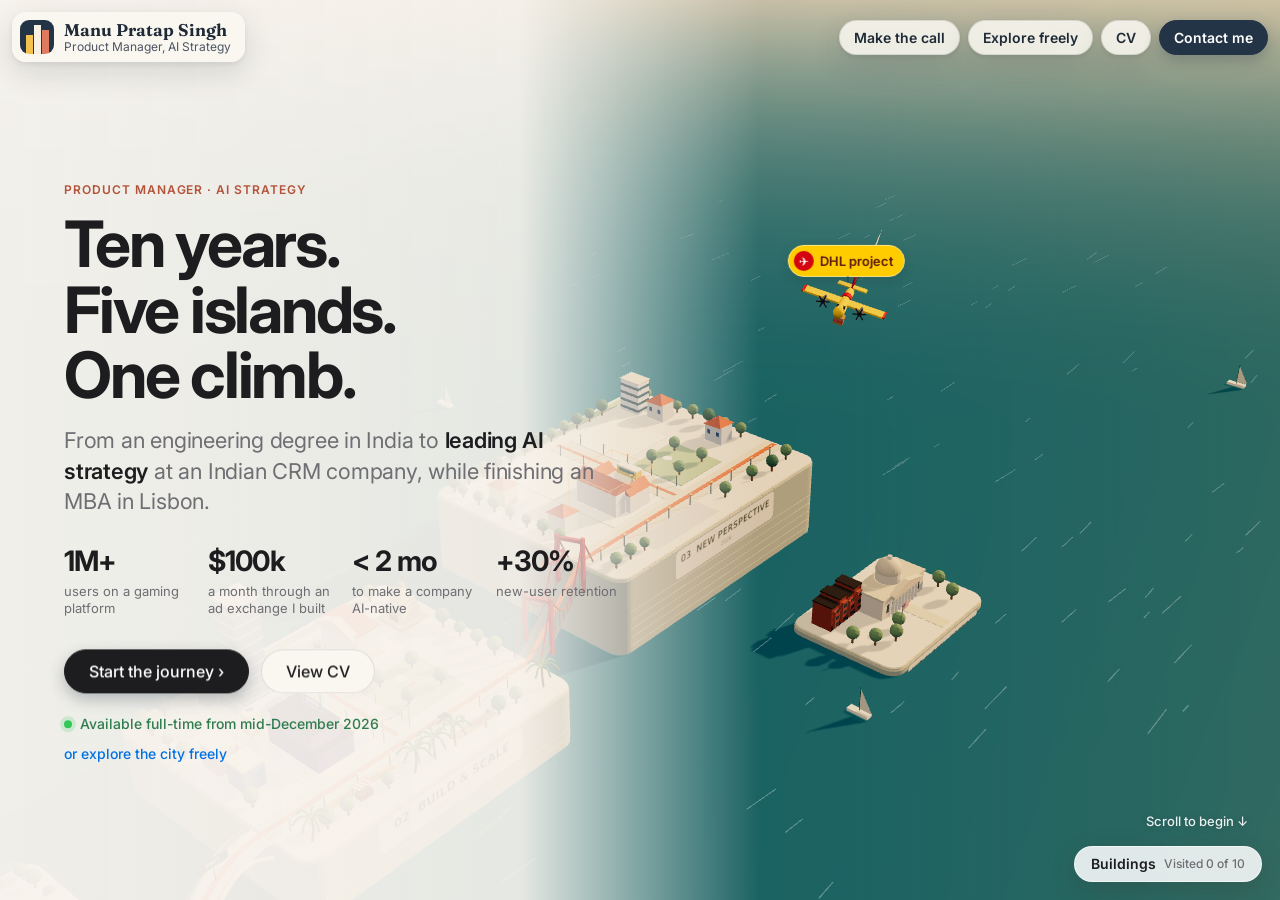
==== index.html @ 815b5b91 "Preview build: Phases 0-3 (not the live site) Co-Authored-By: Claude Opus 5.5 <noreply@anthropic.com" ====
<!doctype html>
<html lang="en">
  <head>
    <meta charset="utf-8" />
    <meta name="robots" content="noindex, nofollow" />
    <meta name="viewport" content="width=device-width, initial-scale=1, viewport-fit=cover" />
    <title>PREVIEW · Manu City</title>
    <meta
      name="description"
      content="Manu Pratap Singh, Product Manager (AI Strategy). Ten years of work as a 3D city: GMNG (1M+ users), XY ADS (an ad exchange with $100k a month in ad spend running through it), MR Neo (AI strategy), The Lisbon MBA with MIT Sloan, and Lará, an AI hotel platform. Available from mid-December 2026."
    />
    <meta name="theme-color" content="#f3d6b8" />
    <!-- link previews (LinkedIn, WhatsApp, Slack, X) -->
    <link rel="canonical" href="https://manupratap.com/" />
    <meta property="og:type" content="website" />
    <meta property="og:site_name" content="Manu Pratap Singh" />
    <meta property="og:title" content="Manu Pratap Singh · Product Manager, AI Strategy" />
    <meta property="og:description" content="Ten years of work as a 3D city: GMNG (1M+ users), an ad exchange with $100k a month in ad spend running through it, AI strategy at MR Neo, The Lisbon MBA. Available from mid-December 2026." />
    <meta property="og:url" content="https://manupratap.com/" />
    <meta property="og:image" content="https://manupratap.com/og.jpg" />
    <meta property="og:image:width" content="1200" />
    <meta property="og:image:height" content="630" />
    <meta property="og:image:alt" content="Ten years. Five islands. One climb. Manu Pratap Singh's career as a chain of rising islands." />
    <meta name="twitter:card" content="summary_large_image" />
    <link rel="icon" href="data:image/svg+xml,%3Csvg xmlns='http://www.w3.org/2000/svg' viewBox='0 0 64 64'%3E%3Crect width='64' height='64' rx='14' fill='%23243447'/%3E%3Crect x='12' y='30' width='10' height='22' fill='%23f2c14e'/%3E%3Crect x='27' y='16' width='10' height='36' fill='%23f7f1e3'/%3E%3Crect x='42' y='24' width='10' height='28' fill='%23e07a5f'/%3E%3C/svg%3E" />
    <link rel="preconnect" href="https://fonts.googleapis.com" />
    <link rel="preconnect" href="https://fonts.gstatic.com" crossorigin />
    <link
      href="https://fonts.googleapis.com/css2?family=Fraunces:opsz,wght@9..144,500;9..144,650&family=Inter:wght@400;500;600;700&display=swap"
      rel="stylesheet"
    />
    <script type="module" crossorigin src="./assets/index-Bf3hCCfB.js"></script>
    <link rel="stylesheet" crossorigin href="./assets/index-Dg8wqwwP.css">
  </head>
  <body>
    <div id="app">
      <canvas id="scene" aria-hidden="true"></canvas>
      <div id="tint" aria-hidden="true"></div>
      <div id="eras" aria-label="The five chapters"></div>
      <div id="labels" role="list" aria-label="Buildings in the city"></div>
      <div id="badges" aria-hidden="true"></div>

      <header id="topbar">
        <button class="brand" id="btn-home" title="Back to the start">
          <span class="brand-mark" aria-hidden="true"></span>
          <span class="brand-text">
            <strong>Manu Pratap Singh</strong>
            <span>Product Manager, AI Strategy</span>
          </span>
        </button>
        <div class="actions">
          <button id="btn-call" class="ghost" title="Five real decisions from my career: make each call, then see mine"><span class="long">Make the call</span><span class="short">Play</span></button>
          <button id="btn-mode" class="ghost">Explore freely</button>
          <button id="btn-quick" class="ghost" title="Read my CV as a page">CV</button>
          <button id="btn-claim" class="primary" title="Email, LinkedIn or my CV">Contact me</button>
        </div>
      </header>

      <section id="title" aria-label="Introduction" hidden></section>
      <button id="btn-buildings" type="button">Buildings</button>
      <section id="story" aria-label="The story, chapter by chapter" hidden></section>

      <aside id="panel" aria-live="polite" hidden>
        <button class="panel-close" id="panel-close" aria-label="Close">×</button>
        <button class="panel-grip" id="panel-grip" aria-label="Expand or collapse the story"></button>
        <div class="panel-body" id="panel-body"></div>
      </aside>

      <div id="claim" class="modal" role="dialog" aria-modal="true" aria-labelledby="claim-title" hidden>
        <div class="modal-card">
          <button class="panel-close" data-close aria-label="Close">×</button>
          <p class="eyebrow">Available full-time from mid-December 2026</p>
          <h2 id="claim-title">Let's talk</h2>
          <p>Product Manager and consulting roles in AI, platforms and growth. Email me, read my CV, or copy my address.</p>
          <div class="claim-actions" id="claim-actions"></div>
        </div>
      </div>

      <section id="quick" class="quick" aria-label="Quick view" hidden></section>

      <div id="loading"><div class="spinner"></div><span>Building the city…</span></div>
    </div>

    <noscript>
      <main style="font-family: system-ui; max-width: 720px; margin: 40px auto; padding: 0 16px; line-height: 1.5">
        <h1>Manu Pratap Singh</h1>
        <p>Product Manager, AI Strategy · 0→1 platforms in AdTech, Gaming and SaaS · The Lisbon MBA 2026</p>
        <p>This portfolio is a 3D city and needs JavaScript. Meanwhile: <a href="Manu_Pratap_Singh_CV.pdf">download my CV</a> or
          <a href="mailto:sam123.manu@gmail.com">email me</a>.</p>
      </main>
    </noscript>
  </body>
</html>
---- assets/index-Dg8wqwwP.css ----
:root{--ink: #1f2a37;--ink-2: #4b5563;--ink-3: #7b8494;--paper: #fbf8f2;--paper-2: #f3ece0;--line: rgba(31, 42, 55, .12);--accent: #e07a5f;--accent-ink: #b4533a;--gold: #f2c14e;--navy: #243447;--good: #2f855a;--glass: rgba(251, 248, 242, .86);--shadow: 0 10px 30px rgba(31, 42, 55, .14), 0 2px 6px rgba(31, 42, 55, .08);--radius: 16px;--panel-w: 420px;--serif: "Fraunces", Georgia, serif;--sans: "Inter", system-ui, -apple-system, sans-serif}*{box-sizing:border-box}html,body{margin:0;height:100%;overflow:hidden}body{font-family:var(--sans);color:var(--ink);background:linear-gradient(180deg,#cfe5e3,#dcebe8 45%,#e9efe9);-webkit-font-smoothing:antialiased}button{font:inherit;color:inherit;cursor:pointer}a{color:inherit}kbd{font-family:var(--sans);font-size:11px;padding:1px 5px;border-radius:5px;border:1px solid var(--line);background:#fff}:focus-visible{outline:3px solid var(--gold);outline-offset:2px}#app{position:fixed;top:0;right:0;bottom:0;left:0}#scene{position:absolute;top:0;right:0;bottom:0;left:0;width:100%;height:100%;display:block;touch-action:none}#scene.hovering{cursor:pointer}.ghost,.primary,.icon{border:1px solid var(--line);background:var(--glass);backdrop-filter:blur(10px);-webkit-backdrop-filter:blur(10px);border-radius:999px;padding:8px 14px;font-weight:600;font-size:14px;transition:transform .15s ease,background .15s ease,box-shadow .15s ease;white-space:nowrap}.ghost:hover,.icon:hover{background:#fff}.primary{background:var(--navy);color:#fff;border-color:var(--navy);box-shadow:0 6px 16px #2434474d}.primary:hover{background:#1a2736;transform:translateY(-1px)}.icon{width:36px;height:36px;padding:0;display:grid;place-items:center;font-size:20px;line-height:1}#topbar{position:absolute;top:12px;left:12px;right:12px;z-index:20;display:grid;grid-template-columns:1fr auto 1fr;align-items:center;gap:12px;pointer-events:none}#topbar>*{pointer-events:auto}.brand{justify-self:start;display:flex;align-items:center;gap:10px;border:0;background:var(--glass);backdrop-filter:blur(10px);-webkit-backdrop-filter:blur(10px);padding:8px 14px 8px 8px;border-radius:14px;box-shadow:var(--shadow);text-align:left}.brand-mark{width:34px;height:34px;border-radius:9px;background:linear-gradient(to top,var(--gold) 0 55%,transparent 55%) 6px 100% / 7px 100% no-repeat,linear-gradient(to top,#f7f1e3 0 85%,transparent 85%) 14px 100% / 7px 100% no-repeat,linear-gradient(to top,var(--accent) 0 70%,transparent 70%) 22px 100% / 7px 100% no-repeat,var(--navy)}.brand-text{display:flex;flex-direction:column;line-height:1.15}.brand-text strong{font-family:var(--serif);font-size:17px;font-weight:650}.brand-text span{font-size:12px;color:var(--ink-2)}.tour{display:flex;align-items:center;gap:6px;padding:5px;border-radius:999px;background:var(--glass);backdrop-filter:blur(10px);-webkit-backdrop-filter:blur(10px);box-shadow:var(--shadow)}.tour .ghost,.tour .icon{background:transparent;border-color:transparent;box-shadow:none}.tour .ghost:hover,.tour .icon:hover{background:#ffffffe6}#tour-label{min-width:220px;text-align:center;font-size:14px;font-weight:600;padding:0 4px}#tour-label .n{color:var(--ink-3);font-weight:500;margin-right:6px}.actions .ghost{box-shadow:var(--shadow)}#btn-drive.active{background:var(--gold);border-color:var(--gold)}#timeline{position:absolute;left:50%;bottom:18px;transform:translate(-50%);z-index:15;width:min(620px,calc(100% - 32px));display:flex;align-items:center;gap:12px;background:var(--glass);backdrop-filter:blur(10px);-webkit-backdrop-filter:blur(10px);border-radius:999px;padding:8px 16px 8px 8px;box-shadow:var(--shadow);transition:opacity .25s ease,transform .25s ease}#timeline.hidden{opacity:0;pointer-events:none;transform:translate(-50%) translateY(20px)}#timeline .icon{background:var(--navy);color:#fff;border:0;font-size:13px;flex:none}.track{position:relative;flex:1;padding-bottom:14px}.ticks{position:absolute;left:0;right:0;bottom:0;height:12px;font-size:10px;color:var(--ink-3)}.ticks span{position:absolute;transform:translate(-50%);font-variant-numeric:tabular-nums}#year{width:100%;accent-color:var(--accent);margin:0;height:22px}#year-out{font-family:var(--serif);font-weight:650;font-size:18px;min-width:48px;text-align:right;font-variant-numeric:tabular-nums}#labels,#badges{position:absolute;top:0;right:0;bottom:0;left:0;pointer-events:none;z-index:10}.label{position:absolute;left:0;top:0;pointer-events:auto;transform-origin:50% 100%;display:flex;align-items:center;gap:6px;padding:5px 10px 5px 5px;border-radius:999px;border:1px solid rgba(255,255,255,.7);background:#fbf8f2eb;box-shadow:0 4px 12px #1f2a3729;font-size:13px;font-weight:600;white-space:nowrap;will-change:transform;transition:opacity .2s ease,background .15s ease}.label .n{width:20px;height:20px;border-radius:50%;display:grid;place-items:center;background:var(--navy);color:#fff;font-size:11px;font-weight:700}.label .y{color:var(--ink-3);font-weight:500;font-size:12px;display:none}.label:hover,.label.hot{background:#fff}.label:hover .y,.label.hot .y{display:inline}.label.now .n{background:var(--accent)}.label.dim{opacity:.55}.label.nudged:after{height:0}.label.vehicle{background:#fc0;border-color:#ffe680}.label.era{background:#faf7ece6;border:1px solid rgba(255,255,255,.8);font-size:12px;letter-spacing:.02em;padding:4px 11px 4px 4px}.label.era .n{background:var(--era);font-size:10px}.label.era .t{display:inline!important;text-transform:uppercase;font-size:11px;letter-spacing:.06em;color:#2f5550}.label.era .y{display:inline!important;font-size:11px}.label.era:after{display:none}.label.islet .n{background:#7a1f2b;font-size:11px}.label.booth .n{background:var(--accent);font-size:12px}.label.booth .t,.label.islet .t{display:inline!important}.label.vehicle .n{background:#d40511;font-size:12px}.label.vehicle .t{display:inline!important;color:#5a1a0e}.label:hover{z-index:2000!important}.label.gone{opacity:0;pointer-events:none}.label:after{content:"";position:absolute;left:50%;bottom:-6px;width:2px;height:6px;background:#1f2a3759}.badge{position:absolute;left:0;top:0;transform-origin:50% 100%;pointer-events:none;padding:7px 11px;border-radius:12px;background:var(--navy);color:#fff;font-size:13px;font-weight:600;box-shadow:0 8px 20px #1f2a374d;white-space:nowrap;animation:pop .35s cubic-bezier(.2,1.4,.4,1)}.badge .big{font-family:var(--serif);font-size:20px;margin-right:6px;font-variant-numeric:tabular-nums}.badge.light{background:#fff;color:var(--ink)}.badge.alert{background:#c0392b}@keyframes pop{0%{opacity:0;scale:.6}to{opacity:1;scale:1}}#panel{position:absolute;z-index:30;top:76px;right:12px;bottom:12px;width:var(--panel-w);background:var(--paper);border-radius:20px;box-shadow:0 24px 60px #1f2a3740;display:flex;flex-direction:column;overflow:hidden;animation:slideIn .35s cubic-bezier(.2,.9,.3,1)}@keyframes slideIn{0%{transform:translate(30px);opacity:0}to{transform:none;opacity:1}}.panel-close{position:absolute;top:12px;right:12px;width:34px;height:34px;border-radius:50%;border:1px solid var(--line);background:#fff;font-size:20px;line-height:1;z-index:2}.panel-grip{display:none}#panel{transition:max-height .25s ease}.panel-body{overflow-y:auto;padding:24px 24px 28px;overscroll-behavior:contain}.chip{display:inline-flex;align-items:center;gap:6px;font-size:12px;font-weight:600;letter-spacing:.02em;padding:4px 10px;border-radius:999px;background:var(--paper-2);color:var(--ink-2)}.chip.now{background:#fde6df;color:var(--accent-ink)}.panel-body h2{font-family:var(--serif);font-weight:650;font-size:28px;line-height:1.1;margin:12px 40px 6px 0}.role{font-weight:600;margin:0 0 2px}.meta{color:var(--ink-3);font-size:13px;margin:0 0 14px}.story{font-size:15px;line-height:1.55;color:var(--ink);margin:0 0 18px}.status{font-size:13px;padding:8px 12px;border-radius:10px;background:#fff7e0;border:1px solid #f5e3a8;margin:0 0 16px}.metrics{display:grid;grid-template-columns:repeat(2,1fr);gap:8px;margin:0 0 20px}.metric{background:#fff;border:1px solid var(--line);border-radius:14px;padding:12px}.metric .v{font-family:var(--serif);font-size:26px;font-weight:650;line-height:1;font-variant-numeric:tabular-nums}.metric .l{font-size:12px;color:var(--ink-2);margin-top:6px;line-height:1.3}.panel-body h3,.quick h3{font-size:12px;text-transform:uppercase;letter-spacing:.08em;color:var(--ink-3);margin:18px 0 8px}.highlights{margin:0;padding:0;list-style:none}.highlights li{position:relative;padding:8px 0 8px 18px;font-size:14px;line-height:1.5;border-top:1px solid var(--line)}.highlights li:first-child{border-top:0}.highlights li:before{content:"";position:absolute;left:2px;top:16px;width:7px;height:7px;border-radius:2px;background:var(--accent)}.tags{display:flex;flex-wrap:wrap;gap:6px;margin-top:16px}.tags span{font-size:12px;padding:4px 9px;border-radius:999px;border:1px solid var(--line);color:var(--ink-2)}.shots{display:grid;grid-auto-flow:column;grid-auto-columns:46%;gap:10px;overflow-x:auto;padding-bottom:6px;scroll-snap-type:x mandatory}.shots figure{margin:0;scroll-snap-align:start}.shots img{width:100%;border-radius:14px;border:1px solid var(--line);display:block;background:#eee}.shots figcaption{font-size:11px;color:var(--ink-2);margin-top:6px;line-height:1.35}.certs{list-style:none;margin:0;padding:0;display:grid;gap:8px}.certs li{background:#fff;border:1px solid var(--line);border-radius:12px;padding:10px 12px;font-size:14px;transition:box-shadow .2s,border-color .2s}.certs li.hot{border-color:var(--gold);box-shadow:0 0 0 3px #f2c14e59}.certs .t{font-weight:600;line-height:1.35}.certs li[tabindex]{cursor:pointer}.certs li[tabindex]:hover{border-color:#f2c14ecc}.certs .floor{display:inline-block;font-size:11px;font-weight:700;color:var(--accent-ink);background:#fde6df;border-radius:6px;padding:1px 6px;margin-right:6px;vertical-align:1px}.howto{font-size:13px;color:var(--ink-2);margin:-2px 0 10px}.badge.floor-tag{font-size:12px;padding:5px 9px;transform-origin:0 100%}.badge.floor-tag.picked{background:var(--gold);color:var(--ink)}.certs .s{font-size:12px;color:var(--ink-3);margin-top:3px;display:flex;justify-content:space-between;gap:8px}.certs a{color:var(--accent-ink);font-weight:600;text-decoration:none}.links{display:flex;flex-wrap:wrap;gap:8px;margin-top:18px}.links a,.links button{text-decoration:none}.panel-nav{display:flex;justify-content:space-between;gap:8px;margin-top:26px;padding-top:16px;border-top:1px solid var(--line)}.panel-nav button{flex:1}#camctl{position:absolute;left:16px;bottom:18px;z-index:15;display:flex;flex-direction:column;align-items:center;gap:2px;padding:5px;border-radius:16px;background:var(--glass);backdrop-filter:blur(10px);-webkit-backdrop-filter:blur(10px);box-shadow:var(--shadow)}#camctl button{width:38px;height:38px;border:0;border-radius:11px;background:transparent;font-size:20px;font-weight:600;line-height:1;display:grid;place-items:center;color:var(--ink)}#camctl button:hover{background:#fff}#camctl button:active{transform:scale(.94)}#camctl .sep{width:22px;height:1px;background:var(--line);margin:2px 0}#camctl[hidden]{display:none}#intro{position:absolute;left:0;right:0;top:18%;z-index:25;text-align:center;pointer-events:none}.intro-year{font-family:var(--serif);font-size:clamp(64px,14vw,150px);font-weight:650;color:#fff;line-height:1;text-shadow:0 6px 30px rgba(31,42,55,.35);font-variant-numeric:tabular-nums}.intro-line{font-size:16px;font-weight:600;color:var(--ink);background:var(--glass);display:inline-block;padding:8px 16px;border-radius:999px;margin:14px 0 0;box-shadow:var(--shadow)}#btn-skip{pointer-events:auto;display:block;margin:14px auto 0;box-shadow:var(--shadow)}#hint{position:absolute;left:50%;bottom:92px;transform:translate(-50%);z-index:14;font-size:13px;font-weight:600;background:var(--navy);color:#fff;padding:9px 16px;border-radius:999px;box-shadow:var(--shadow);white-space:nowrap;animation:pop .4s ease}#drive-hud{position:absolute;top:0;right:0;bottom:0;left:0;pointer-events:none;z-index:16}#drive-hud>*{pointer-events:auto}.drive-help{position:absolute;left:50%;bottom:22px;transform:translate(-50%);background:var(--glass);padding:9px 16px;border-radius:999px;font-size:13px;box-shadow:var(--shadow);white-space:nowrap}#drive-enter{position:absolute;left:50%;bottom:72px;transform:translate(-50%);font-size:15px;padding:12px 20px;animation:pop .3s ease}#drive-exit{position:absolute;right:16px;bottom:18px;box-shadow:var(--shadow)}#joystick{display:none;position:absolute;left:28px;bottom:28px;width:120px;height:120px;border-radius:50%;background:#fbf8f28c;border:2px solid rgba(255,255,255,.8);touch-action:none}#joystick .knob{position:absolute;left:50%;top:50%;width:52px;height:52px;margin:-26px 0 0 -26px;border-radius:50%;background:var(--navy);box-shadow:var(--shadow)}.modal{position:absolute;top:0;right:0;bottom:0;left:0;z-index:50;display:grid;place-items:center;background:#1f2a3759;padding:16px;animation:fade .2s ease}@keyframes fade{0%{opacity:0}}.modal[hidden]{display:none}.modal-card{position:relative;width:min(440px,100%);background:var(--paper);border-radius:22px;padding:28px;box-shadow:0 30px 80px #0000004d;animation:pop .3s ease}.modal-card h2{font-family:var(--serif);font-size:30px;margin:4px 0 8px}.modal-card p{color:var(--ink-2);line-height:1.5;margin:0 0 18px}.eyebrow{font-size:12px;font-weight:700;letter-spacing:.08em;text-transform:uppercase;color:var(--accent-ink)!important;margin:0!important}.claim-actions{display:grid;gap:10px}.claim-actions a,.claim-actions button{display:flex;align-items:center;gap:12px;padding:14px 16px;border-radius:14px;text-decoration:none;text-align:left;border:1px solid var(--line);background:#fff;font-weight:600;font-size:15px}.claim-actions a:hover,.claim-actions button:hover{border-color:var(--navy)}.claim-actions .ic{width:36px;height:36px;border-radius:10px;display:grid;place-items:center;background:var(--paper-2);font-size:18px;flex:none}.claim-actions small{display:block;font-weight:500;color:var(--ink-3);font-size:12px;margin-top:2px}.claim-actions .main{background:var(--navy);color:#fff;border-color:var(--navy)}.claim-actions .main .ic{background:#ffffff26}.claim-actions .main small{color:#ffffffb3}.quick{position:absolute;top:0;right:0;bottom:0;left:0;z-index:40;overflow-y:auto;background:var(--paper);animation:fade .2s ease}.quick[hidden]{display:none}.quick-inner{max-width:760px;margin:0 auto;padding:28px 20px 80px}.quick-top{position:sticky;top:0;z-index:2;background:#fbf8f2f2;-webkit-backdrop-filter:blur(8px);backdrop-filter:blur(8px);border-bottom:1px solid var(--line)}.quick-top .bar{max-width:760px;margin:0 auto;padding:12px 20px;display:flex;justify-content:space-between;align-items:center;gap:12px}.quick h1{font-family:var(--serif);font-size:clamp(34px,6vw,52px);line-height:1.05;margin:18px 0 8px}.quick .lede{font-size:17px;color:var(--ink-2);margin:0 0 18px}.quick article{border-top:1px solid var(--line);padding:26px 0}.quick article h2{font-family:var(--serif);font-size:26px;margin:8px 0 4px}.quick .metrics{grid-template-columns:repeat(auto-fill,minmax(150px,1fr))}#loading{position:absolute;top:0;right:0;bottom:0;left:0;z-index:60;display:grid;place-content:center;justify-items:center;gap:14px;background:#dcebe8;font-weight:600;color:var(--ink-2);transition:opacity .5s ease}#loading.done{opacity:0;pointer-events:none}.spinner{width:36px;height:36px;border-radius:50%;border:3px solid rgba(31,42,55,.15);border-top-color:var(--accent);animation:spin .9s linear infinite}@keyframes spin{to{transform:rotate(360deg)}}[hidden]{display:none!important}@media(max-width:1100px){.actions #btn-quick{display:none}#tour-label{min-width:160px}}@media(max-width:860px){#topbar{grid-template-columns:1fr auto;grid-template-rows:auto auto;top:8px;left:8px;right:8px;gap:8px}.brand{grid-column:1}.actions{grid-column:2;grid-row:1}.tour{grid-column:1 / -1;grid-row:2;justify-self:center}.actions #btn-drive span{display:none}.actions #btn-quick{display:inline-block}#panel{top:auto;left:0;right:0;bottom:0;width:auto;max-height:52vh;border-radius:22px 22px 0 0;animation:slideUp .35s cubic-bezier(.2,.9,.3,1)}@keyframes slideUp{0%{transform:translateY(40px);opacity:0}to{transform:none;opacity:1}}.panel-grip{display:block;width:100%;height:22px;border:0;background:transparent;flex:none;position:relative;cursor:pointer}.panel-grip:before{content:"";position:absolute;left:50%;top:9px;width:44px;height:5px;margin-left:-22px;border-radius:3px;background:#1f2a3740}#panel.collapsed{max-height:30vh}#camctl{top:118px;bottom:auto;left:8px;padding:3px}#camctl button{width:34px;height:34px;font-size:18px}.panel-body{padding:14px 18px 28px}.panel-body h2{font-size:24px}#hint{bottom:86px;font-size:12px;white-space:normal;text-align:center;width:max-content;max-width:calc(100% - 32px)}#joystick{display:block}.drive-help{display:none}}@media(max-width:520px){.brand-text span{display:none}.brand-text strong{font-size:15px}.brand{padding:6px 10px 6px 6px}.brand-mark{width:28px;height:28px}.actions{gap:6px}.actions .ghost,.actions .primary{padding:7px 11px;font-size:13px}.actions #btn-quick{display:none}#tour-label{min-width:0;max-width:170px;overflow:hidden;text-overflow:ellipsis;font-size:13px}.tour #btn-overview{padding:7px 10px;font-size:13px}.label{font-size:11px;padding:3px 8px 3px 3px}.label .n{width:17px;height:17px;font-size:10px}.label .t{display:none}.label.hot .t,.label.always .t{display:inline}#timeline{bottom:10px}.label.era .y{display:none!important}.label.era .t{font-size:10px}.badge.floor-tag{font-size:11px;padding:4px 8px}}@media(prefers-reduced-motion:reduce){*,*:before,*:after{animation-duration:.01ms!important;transition-duration:.01ms!important}}:root{--sys: -apple-system, BlinkMacSystemFont, "SF Pro Display", "SF Pro Text", "Inter", system-ui, sans-serif;--ink-apple: #1d1d1f;--ink-apple-2: #6e6e73;--hair: rgba(0, 0, 0, .08);--frost: rgba(255, 255, 255, .86);--blue: #0071e3;--col: min(500px, 40vw)}body{background:linear-gradient(180deg,#efc6a0,#f3d6b8 40%,#ead8c4)}#tint{position:absolute;top:0;right:0;bottom:0;left:0;pointer-events:none;mix-blend-mode:soft-light;background:linear-gradient(90deg,#5078dc4d,#fff0,#ffaa5a38)}body.tall #tint{background:linear-gradient(0deg,#5078dc4d,#fff0,#ffaa5a38)}#topbar{grid-template-columns:1fr auto}.actions{justify-self:end;display:flex;gap:8px}.actions #btn-quick{display:inline-block}#btn-mode .short{display:none}#title{position:absolute;top:0;right:0;bottom:0;left:0;z-index:15;pointer-events:none;font-family:var(--sys);color:var(--ink-apple)}#title[hidden]{display:none}.title-fade{position:absolute;top:0;right:0;bottom:0;left:0;background:linear-gradient(90deg,rgba(248,244,238,.97) 0%,rgba(248,244,238,.92) max(30%,520px),rgba(248,244,238,0) max(54%,760px))}.title-inner{position:absolute;left:clamp(24px,5vw,72px);top:50%;transform:translateY(-46%);width:min(560px,46vw);pointer-events:auto;animation:rise .8s cubic-bezier(.2,.9,.3,1) both}@keyframes rise{0%{opacity:0;transform:translateY(-40%)}to{opacity:1;transform:translateY(-46%)}}#title .eyebrow,#story .eyebrow,.card-eyebrow{font:600 12px/1.2 var(--sys);letter-spacing:.08em;text-transform:uppercase;color:var(--accent-ink);margin:0}#title h1{font:700 clamp(44px,5vw,72px)/1.02 var(--sys);letter-spacing:-.035em;margin:14px 0 18px}.title-lede{font:400 clamp(18px,1.7vw,23px)/1.4 var(--sys);color:var(--ink-apple-2);margin:0 0 30px;letter-spacing:-.01em}.title-lede strong{color:var(--ink-apple);font-weight:600}.title-stats{display:grid;grid-template-columns:repeat(4,1fr);gap:16px;margin:0 0 32px}.title-stats b{display:block;font:700 clamp(22px,2.2vw,30px)/1 var(--sys);letter-spacing:-.03em}.title-stats span{display:block;font:400 13px/1.3 var(--sys);color:var(--ink-apple-2);margin-top:8px}.title-actions{display:flex;gap:12px;flex-wrap:wrap}.big{padding:13px 24px;font:500 16px/1 var(--sys)}#title .primary.big{background:var(--ink-apple);border-color:var(--ink-apple)}.title-avail{margin:22px 0 0;display:flex;align-items:center;gap:8px;font:500 14px/1.3 var(--sys);color:#2f7d4f}.title-avail i{width:8px;height:8px;border-radius:50%;background:#34c759;box-shadow:0 0 0 4px #34c7592e;flex:none}.title-explore{margin-top:14px;border:0;background:none;padding:0;font:500 14px/1 var(--sys);color:var(--blue)}.title-explore:hover{text-decoration:underline}.title-hint{position:absolute;right:32px;bottom:28px;margin:0;font:500 13px/1 var(--sys);color:#ffffffe6;text-shadow:0 1px 6px rgba(0,0,0,.25);animation:bob 2.4s ease-in-out infinite}@keyframes bob{50%{transform:translateY(4px)}}#title .title-inner,#title .title-fade,#title .title-hint{transition:opacity .4s ease,transform .45s cubic-bezier(.5,0,.2,1)}#title.tucked .title-inner{opacity:0;transform:translate(-30%,-46%) scale(.55);animation:none}#title.tucked .title-fade,#title.tucked .title-hint{opacity:0}.title-tab{position:absolute;z-index:16;left:16px;bottom:20px;width:200px;display:flex;flex-direction:column;gap:4px;padding:14px 16px;border-radius:18px;text-align:left;font-family:var(--sys);color:var(--ink-apple);border:1px solid rgba(255,255,255,.6);background:var(--frost);backdrop-filter:blur(20px) saturate(180%);-webkit-backdrop-filter:blur(20px) saturate(180%);box-shadow:0 10px 34px #3c28142e;transition:transform .2s ease,box-shadow .2s ease}.title-tab[hidden]{display:none}.title-tab.fresh{animation:tabIn .5s cubic-bezier(.2,.9,.3,1) .2s both}@keyframes tabIn{0%{opacity:0;transform:translate(-30px) scale(.9)}to{opacity:1;transform:none}}.title-tab:hover{transform:translateY(-2px);box-shadow:0 14px 40px #3c281442}.tab-name{font:600 11px/1.2 var(--sys);letter-spacing:.08em;text-transform:uppercase;color:var(--accent-ink)}.tab-line{font:700 17px/1.15 var(--sys);letter-spacing:-.02em}.tab-back{margin-top:6px;font:500 13px/1 var(--sys);color:var(--blue)}#story{position:absolute;top:0;right:0;bottom:0;left:0;z-index:14;pointer-events:none;font-family:var(--sys);color:var(--ink-apple)}#story[hidden]{display:none}.story-col{position:absolute;left:0;top:0;bottom:0;width:calc(var(--col) + 60px);padding:96px 60px 40px clamp(56px,6vw,96px);display:flex;flex-direction:column;justify-content:center;pointer-events:auto;background:linear-gradient(90deg,#f8f4eef7,#f8f4eeed 78%,#f8f4ee00);transition:opacity .3s ease,transform .3s ease}.story-col.enter{animation:chapterIn .6s cubic-bezier(.2,.9,.3,1) both}@keyframes chapterIn{0%{opacity:0;transform:translateY(18px)}to{opacity:1;transform:none}}#story.away .story-col,#story.away .story-rail{opacity:0;visibility:hidden;pointer-events:none;transform:translate(-20px);transition:opacity .3s ease,transform .3s ease,visibility 0s linear .3s}#story h2{font:700 clamp(38px,4vw,54px)/1.02 var(--sys);letter-spacing:-.035em;margin:14px 0 16px}.story-lede{font:400 19px/1.45 var(--sys);color:var(--ink-apple-2);margin:0 0 22px;max-width:400px}.story-points{list-style:none;padding:0;margin:0 0 24px;max-width:420px}.story-points li{font:400 16px/1.4 var(--sys);padding:11px 0;border-top:1px solid var(--hair)}.story-points strong{font-weight:700}.story-stops,.story-actions{display:flex;flex-wrap:wrap;align-items:center;gap:8px}.story-stops>span{font:600 12px/1 var(--sys);letter-spacing:.06em;text-transform:uppercase;color:var(--ink-apple-2);margin-right:4px}.story-stops .ghost{font:500 14px/1 var(--sys);padding:9px 14px;background:#fff}.story-actions .primary{background:var(--ink-apple);border-color:var(--ink-apple)}.story-next{margin:26px 0 0;font:400 13px/1.4 var(--sys);color:var(--ink-apple-2)}.story-next button{border:0;background:none;padding:0;font:inherit;color:var(--blue)}.story-rail{position:absolute;left:22px;top:50%;transform:translateY(-50%);display:flex;flex-direction:column;gap:10px;pointer-events:auto;transition:opacity .3s ease}.story-rail button{width:10px;height:10px;padding:0;border:0;border-radius:5px;background:#0003;position:relative;transition:height .3s ease,background .3s}.story-rail button span{position:absolute;left:18px;top:50%;transform:translateY(-50%);font:600 11px/1 var(--sys);color:var(--ink-apple-2);opacity:0;transition:opacity .2s}.story-rail button:hover span,.story-rail button.on span{opacity:1}.story-rail button.on{height:30px;background:var(--ink-apple)}#eras{position:absolute;top:0;right:0;bottom:0;left:0;pointer-events:none;z-index:6;opacity:0;transition:opacity .35s ease;font-family:var(--sys)}#eras.on{opacity:1}#eras.on .era{pointer-events:auto}.era{position:absolute;left:0;top:0;width:212px;padding:14px 16px 15px;border-radius:18px;text-align:left;color:var(--ink-apple);background:var(--frost);backdrop-filter:blur(20px) saturate(180%);-webkit-backdrop-filter:blur(20px) saturate(180%);border:1px solid rgba(255,255,255,.6);box-shadow:0 10px 34px #3c281429;pointer-events:none;transition:box-shadow .2s ease}.era:hover{box-shadow:0 14px 40px #3c281442}.era span{display:block}.era .n{font:600 11px/1 var(--sys);letter-spacing:.08em;color:var(--accent-ink)}.era .t{font:700 19px/1.1 var(--sys);letter-spacing:-.02em;margin:6px 0 2px}.era .y{font:400 12px/1.2 var(--sys);color:var(--ink-apple-2)}.era .h{font:600 13px/1.3 var(--sys);margin-top:10px;padding-top:10px;border-top:1px solid var(--hair)}.era:after{content:"";position:absolute;left:var(--stem, 50%);bottom:-24px;width:1px;height:24px;background:linear-gradient(#fffffff2,#fff0)}.era.next{background:#1d1d1fd1;color:#fff;border-color:#ffffff1f}.era.next .y{color:#c7c7cc}.era.next .n{color:#ffb38a}.era.next .h{border-color:#ffffff26}#eras.chips .era{width:auto;display:flex;align-items:center;gap:7px;padding:7px 12px 7px 7px;border-radius:999px;white-space:nowrap}#eras.chips .era .n{display:grid;place-items:center;width:22px;height:22px;border-radius:50%;background:var(--accent);color:#fff;font-size:10px}#eras.chips .era .t{font-size:14px;margin:0}#eras.chips .era .y{font-size:11px}#eras.chips .era .h,#eras.chips .era:after{display:none}#panel{background:#ffffffeb;backdrop-filter:blur(24px) saturate(180%);-webkit-backdrop-filter:blur(24px) saturate(180%);border-radius:28px;bottom:auto;max-height:calc(100% - 88px);font-family:var(--sys);color:var(--ink-apple)}#panel .panel-body{padding:28px 28px 22px}.card-eyebrow.now:before{content:"● ";color:#34c759}.card-title{font:700 38px/1.05 var(--sys);letter-spacing:-.03em;margin:10px 44px 6px 0}.card-role{font:500 15px/1.4 var(--sys);color:var(--ink-apple);margin:0}.card-meta{font:400 14px/1.4 var(--sys);color:var(--ink-apple-2);margin:2px 0 0}.hero{margin:24px 0 0}.hero-v{font:700 72px/.95 var(--sys);letter-spacing:-.045em}.hero-v.long{font-size:52px}.hero-l{font:500 17px/1.35 var(--sys);color:var(--ink-apple-2);margin-top:8px}.proofs{list-style:none;padding:0;margin:22px 0 0}.proofs li{display:grid;grid-template-columns:96px 1fr;gap:12px;align-items:baseline;padding:13px 0;border-top:1px solid var(--hair)}.proofs .v{font:700 21px/1.1 var(--sys);letter-spacing:-.02em}.proofs .l{font:400 14px/1.4 var(--sys);color:var(--ink-apple-2)}.card-story{font:400 16px/1.5 var(--sys);color:var(--ink-apple);margin:18px 0 0}.card-toggle{margin:16px 0 0;border:0;background:none;padding:0;font:500 15px/1 var(--sys);color:var(--blue)}.card-more{margin-top:6px}.card-more[hidden]{display:none}.card-nav{display:flex;align-items:center;justify-content:space-between;gap:8px;margin-top:24px;padding-top:14px;border-top:1px solid var(--hair);font:500 14px/1.2 var(--sys);color:var(--ink-apple-2)}.card-nav button{border:0;background:none;padding:6px 0;font:inherit;color:var(--ink-apple-2);max-width:40%;text-align:left}.card-nav button.next{color:var(--ink-apple);font-weight:600;text-align:right}.card-nav button:hover:not([disabled]){color:var(--blue)}.card-nav button[disabled]{visibility:hidden}@media(max-width:860px){#btn-mode .long{display:none}#btn-mode .short{display:inline}.title-fade{background:linear-gradient(0deg,#f8f4eefa,#f8f4eeeb 52%,#f8f4ee00 72%)}.title-inner{left:18px;right:18px;top:auto;bottom:18px;width:auto;transform:none;animation-name:riseUp}@keyframes riseUp{0%{opacity:0;transform:translateY(20px)}to{opacity:1;transform:none}}#title h1{font-size:38px;margin:10px 0 12px}.title-lede{font-size:16px;margin-bottom:18px}.title-stats{grid-template-columns:repeat(2,1fr);gap:12px 16px;margin-bottom:20px}.title-stats b{font-size:22px}.title-stats span{margin-top:4px;font-size:12px}.big{padding:12px 18px;font-size:15px}.title-avail{margin-top:14px;font-size:13px}.title-hint{display:none}#title.tucked .title-inner{transform:translateY(40%) scale(.8)}.title-tab{bottom:18px;width:auto;flex-direction:row;align-items:center;gap:10px;padding:10px 14px;border-radius:999px}.title-tab .tab-name,.title-tab .tab-line{display:none}.title-tab .tab-back{margin:0;font-size:14px}.title-tab.fresh{animation-name:tabUp}@keyframes tabUp{0%{opacity:0;transform:translateY(20px)}to{opacity:1;transform:none}}.title-tab:hover{transform:none}.story-col{top:auto;right:0;width:auto;max-height:50vh;overflow:hidden;padding:20px 20px 18px;justify-content:flex-start;background:#faf7f2f2;backdrop-filter:blur(20px);-webkit-backdrop-filter:blur(20px);border-radius:24px 24px 0 0;box-shadow:0 -10px 40px #3c281426}#story.away .story-col{transform:translateY(30px)}#story h2{font-size:30px;margin:8px 0}.story-lede{font-size:15px;margin-bottom:10px}.story-points{margin-bottom:12px}.story-points li{font-size:14px;padding:7px 0}.story-stops .ghost{padding:7px 11px;font-size:13px}.story-next{margin-top:12px;font-size:12px}.story-rail{left:auto;right:12px;top:112px;transform:none;flex-direction:row}.story-rail button.on{height:10px;width:26px}.story-rail button span{display:none}#panel{max-height:60vh;border-radius:24px 24px 0 0;bottom:0}#panel .panel-body{padding:10px 20px 22px}.card-title{font-size:30px}.hero-v{font-size:56px}.hero-v.long{font-size:42px}.proofs li{grid-template-columns:80px 1fr;padding:10px 0}}@media(max-width:520px){.actions #btn-quick{display:inline-block}.brand-text{display:none}.brand{padding:6px}}.title-name{display:none}@media(max-width:860px){.title-name{display:block;font:700 17px/1.2 var(--sys);margin:0 0 6px}}@media(max-height:760px)and (min-width:861px){.title-stats{margin-bottom:22px}#title h1{font-size:56px}.story-points li{padding:8px 0;font-size:15px}}.tabs{display:flex;gap:4px;margin:18px 0 4px;padding:4px;border-radius:12px;background:#0000000d}.tab{flex:1;border:0;background:none;padding:8px 10px;border-radius:9px;font:600 14px/1 var(--sys);color:var(--ink-apple-2);display:inline-flex;align-items:center;justify-content:center;gap:6px}.tab[aria-selected=true]{background:#fff;color:var(--ink-apple);box-shadow:0 1px 4px #00000014}.tab-count{font-size:11px;min-width:18px;height:18px;padding:0 5px;border-radius:9px;display:inline-grid;place-items:center;background:var(--accent);color:#fff}.tab-pane[hidden]{display:none}.tab-pane:focus-visible{outline:3px solid var(--gold);outline-offset:2px;border-radius:8px}.cases{list-style:none;padding:0;margin:14px 0 0;display:grid;gap:10px}.case{scroll-margin-top:60px;border:1px solid var(--hair);border-radius:16px;background:#fff;overflow:hidden}.case-head{width:100%;border:0;background:none;text-align:left;padding:14px 40px 14px 16px;position:relative;display:block;font-family:var(--sys);color:var(--ink-apple)}.case-head:hover{background:#00000005}.case-title{display:block;font:700 16px/1.25 var(--sys);letter-spacing:-.01em}.case-sum{display:block;margin-top:4px;font:400 13.5px/1.4 var(--sys);color:var(--ink-apple-2)}.case-head[aria-expanded=true] .case-sum{display:none}.case-chev{position:absolute;right:16px;top:14px;font:500 20px/1 var(--sys);color:var(--ink-apple-2);transition:transform .2s ease}.case-head[aria-expanded=true] .case-chev{transform:rotate(90deg)}.case-body{padding:0 16px 16px}.case-body[hidden]{display:none}.case-status{display:inline-block;margin:0 0 6px;padding:4px 9px;border-radius:999px;background:#fff4e5;color:#9a5b12;font:600 12px/1.2 var(--sys)}.case-sec{margin-top:12px}.case-sec h4{margin:0 0 4px;font:700 11px/1.2 var(--sys);letter-spacing:.07em;text-transform:uppercase;color:var(--ink-apple-2)}.case-sec p{margin:0;font:400 14.5px/1.5 var(--sys);color:var(--ink-apple)}.case-sec ul{margin:0;padding-left:18px;font:400 14.5px/1.5 var(--sys);color:var(--ink-apple)}.case-sec li+li{margin-top:4px}.case-sec.call p{font-family:var(--serif);font-size:17px;line-height:1.35;padding-left:10px;border-left:3px solid var(--accent)}.case-sec.result p{font-weight:600}.case-media{display:grid;grid-template-columns:1fr 1fr;gap:8px;margin-top:14px}.case-media figure{margin:0}.case-media img,.case-media video{width:100%;border-radius:10px;display:block;border:1px solid var(--hair)}.case-media figcaption{font:400 12px/1.35 var(--sys);color:var(--ink-apple-2);margin-top:4px}@media(max-width:520px){.case-media{grid-template-columns:1fr}}.label{font-family:var(--sys)}.label .k{color:var(--ink-apple-2);font-weight:500;font-size:12px}.label .k:before{content:"·";margin-right:6px;color:#00000040}.label .y{display:none!important}body.labels-compact .label .k{display:none}.label.unvisited .n{position:relative}.label.unvisited .n:after{content:"";position:absolute;top:-4px;right:-4px;bottom:-4px;left:-4px;border-radius:50%;border:2px solid #f2a541;animation:beacon 2.2s ease-out infinite}@keyframes beacon{0%{transform:scale(.8);opacity:.9}to{transform:scale(1.6);opacity:0}}@media(prefers-reduced-motion:reduce){.label.unvisited .n:after{animation:none;opacity:.8;transform:none}}.label:focus-visible{outline:3px solid var(--gold);outline-offset:2px;z-index:2000!important}@media(max-width:520px){.label{font-size:12px;padding:4px 9px 4px 4px}.label .t{display:inline!important}.label .n{width:18px;height:18px;font-size:10px}.label .k{font-size:11px}}#btn-buildings{position:absolute;z-index:16;right:18px;bottom:18px;display:inline-flex;align-items:center;gap:8px;padding:10px 16px;border-radius:999px;font:600 14px/1 var(--sys);color:var(--ink-apple);background:var(--frost);border:1px solid rgba(255,255,255,.6);backdrop-filter:blur(20px);-webkit-backdrop-filter:blur(20px);box-shadow:0 8px 26px #3c28142e}#btn-buildings small{font:500 12px/1 var(--sys);color:var(--ink-apple-2)}#btn-buildings[hidden]{display:none}.title-hint{bottom:72px!important}.list-card{width:min(520px,100%);max-height:calc(100dvh - 32px);overflow-y:auto;overscroll-behavior:contain;font-family:var(--sys)}.list-card h2{font-family:var(--sys)!important;font-size:24px!important;letter-spacing:-.02em;margin:0 40px 4px 0!important}.list-sub{font-size:14px;color:var(--ink-apple-2)!important;margin:0 0 12px!important}.list-ch{margin:14px 0 6px;font:700 11px/1.2 var(--sys);letter-spacing:.08em;text-transform:uppercase;color:var(--accent-ink)}.list-items{list-style:none;padding:0;margin:0;display:grid;gap:6px}.list-items button{width:100%;display:grid;grid-template-columns:24px 1fr auto;gap:10px;align-items:center;text-align:left;padding:10px 12px;border-radius:12px;border:1px solid var(--hair);background:#fff;font:600 15px/1.25 var(--sys);color:var(--ink-apple)}.list-items button:hover{border-color:var(--navy)}.list-items .ln{width:24px;height:24px;border-radius:50%;display:grid;place-items:center;background:var(--navy);color:#fff;font-size:11px;font-weight:700}.list-items .lh{display:block;font-weight:400;font-size:13px;color:var(--ink-apple-2);margin-top:2px}.list-items .lv{font-size:12px;font-weight:600;color:#2f7d4f;white-space:nowrap}.list-items .lv.no{color:#b7791f}@media(max-width:860px){#btn-buildings{right:auto;left:14px;bottom:auto;top:66px;padding:8px 12px;font-size:13px}}body.title-mode #labels{z-index:16}.quick:focus{outline:none}.quick{scroll-padding-top:76px}.quick .quick-top .qv-bar{max-width:920px;display:grid;grid-template-columns:auto 1fr auto;align-items:center;gap:16px;padding:10px 20px}.qv-brand{display:flex;align-items:baseline;gap:8px;min-width:0}.qv-brand strong{font-family:var(--serif);font-weight:650;font-size:17px;white-space:nowrap}.qv-brand span{font-size:11px;font-weight:700;letter-spacing:.1em;color:var(--accent-ink);background:#fde6df;border-radius:6px;padding:2px 6px}.qv-nav{display:flex;justify-content:center;gap:2px}.qv-nav button{border:0;background:transparent;padding:7px 10px;border-radius:999px;font-size:13.5px;font-weight:500;color:var(--ink-2)}.qv-nav button:hover{background:var(--paper-2);color:var(--ink)}.qv-actions{display:flex;gap:8px;justify-content:flex-end}.quick .qv-sheet{max-width:880px;margin:28px auto 72px;padding:52px 60px 44px;background:#fff;border:1px solid var(--line);border-radius:22px;box-shadow:0 18px 50px #1f2a3714,0 2px 6px #1f2a370a}.qv-status{display:inline-flex;align-items:center;gap:8px;margin:0 0 18px;font-size:13px;font-weight:600;color:var(--good);background:#eaf5ee;border:1px solid #cfe7d8;border-radius:999px;padding:5px 12px 5px 10px}.qv-dot{width:8px;height:8px;border-radius:50%;background:var(--good);box-shadow:0 0 0 3px #2f855a2e}.quick .qv-name{font-family:var(--serif);font-weight:650;font-size:clamp(36px,6vw,54px);line-height:1.02;letter-spacing:-.01em;margin:0 0 10px}.qv-headline{font-size:20px;font-weight:600;color:var(--accent-ink);margin:0 0 4px}.qv-sub{font-size:15.5px;color:var(--ink-2);margin:0 0 20px}.qv-facts{list-style:none;margin:0 0 22px;padding:0;display:flex;flex-wrap:wrap;gap:8px 22px;font-size:14px}.qv-facts li{display:flex;gap:6px;align-items:baseline}.qv-facts li span{font-size:11px;font-weight:700;text-transform:uppercase;letter-spacing:.08em;color:var(--ink-3)}.qv-contact{display:flex;flex-wrap:wrap;gap:8px}.qv-contact a{text-decoration:none;display:inline-flex;align-items:center}.qv-print-contact{display:none}.qv-summary{font-size:16.5px;line-height:1.65;color:var(--ink);margin:34px 0 26px;max-width:70ch;padding-top:28px;border-top:1px solid var(--line)}.qv-signature{display:grid;grid-template-columns:repeat(4,1fr);gap:10px}.qv-stat{background:var(--paper);border:1px solid var(--line);border-radius:14px;padding:14px 14px 12px;display:flex;flex-direction:column}.qv-stat-v{font-family:var(--serif);font-weight:650;font-size:27px;line-height:1;color:var(--navy);font-variant-numeric:tabular-nums;white-space:nowrap}.qv-stat-l{font-size:12.5px;line-height:1.35;color:var(--ink-2);margin-top:8px;flex:1}.qv-stat-w{font-size:11px;font-weight:700;letter-spacing:.08em;text-transform:uppercase;color:var(--accent-ink);margin-top:10px}.qv-section{margin-top:40px;scroll-margin-top:72px}.quick .qv-h{display:flex;align-items:center;gap:14px;margin:0 0 22px;font-family:var(--serif);font-weight:650;font-size:24px;line-height:1.1}.quick .qv-h:after{content:"";flex:1;height:1px;background:var(--line)}.quick article.qv-entry{border-top:0;padding:0;margin:0 0 28px;scroll-margin-top:72px}.quick article.qv-entry-short{margin-bottom:20px}.qv-entry-head{display:flex;justify-content:space-between;align-items:baseline;gap:16px}.qv-entry-title{min-width:0}.quick h3.qv-role{font-family:var(--sans);font-size:17px;font-weight:650;text-transform:none;letter-spacing:0;color:var(--ink);margin:0;line-height:1.3}.qv-org{margin:2px 0 0;font-size:14.5px;color:var(--ink-2)}.qv-org strong{color:var(--ink);font-weight:650}.qv-dates{margin:0;font-size:13.5px;font-weight:500;color:var(--ink-3);white-space:nowrap;font-variant-numeric:tabular-nums}.qv-promo{margin:6px 0 0;font-size:13px;font-weight:600;color:var(--accent-ink)}.qv-context{margin:8px 0 0;font-size:14.5px;line-height:1.55;color:var(--ink-2);max-width:74ch}.qv-bullets{list-style:none;margin:10px 0 0;padding:0}.qv-bullets li{position:relative;padding:4px 0 4px 18px;font-size:14.5px;line-height:1.55;color:var(--ink)}.qv-bullets li:before{content:"";position:absolute;left:2px;top:12px;width:6px;height:6px;border-radius:2px;background:var(--accent)}.qv-bullets strong,.qv-context strong{font-weight:650;color:var(--navy)}.quick h3.qv-subh{font-family:var(--sans);font-size:12px;font-weight:700;text-transform:uppercase;letter-spacing:.1em;color:var(--ink-3);margin:30px 0 10px}.qv-certs ul{list-style:none;margin:0;padding:0}.qv-certs li{display:flex;justify-content:space-between;align-items:center;gap:16px;padding:10px 0;border-top:1px solid var(--line);font-size:14px}.qv-certs li:first-child{border-top:0;padding-top:0}.qv-certs li div{display:flex;flex-direction:column;gap:2px;min-width:0}.qv-certs li strong{font-weight:600}.qv-certs li span{font-size:12.5px;color:var(--ink-3)}.qv-certs a{flex:none;font-size:13px;font-weight:600;color:var(--accent-ink);text-decoration:none}.qv-certs a:hover{text-decoration:underline}.qv-skills{margin:0;display:grid;gap:10px}.qv-skills div{display:grid;grid-template-columns:110px 1fr;gap:16px;font-size:14.5px;line-height:1.55}.qv-skills dt{font-weight:650}.qv-skills dd{margin:0;color:var(--ink-2)}.qv-beyond p{margin:0;font-size:14.5px;line-height:1.6;color:var(--ink-2)}.qv-cta{margin-top:44px;padding:24px 26px;border-radius:18px;background:var(--navy);color:#fff;display:flex;justify-content:space-between;align-items:center;gap:20px;flex-wrap:wrap}.qv-cta-t{font-family:var(--serif);font-weight:650;font-size:24px;margin:0 0 4px}.qv-cta-s{margin:0;font-size:14px;color:#ffffffc7;max-width:46ch;line-height:1.5}.qv-cta-actions{display:flex;flex-wrap:wrap;gap:8px}.qv-cta-actions a{text-decoration:none}.qv-cta .primary{background:var(--gold);border-color:var(--gold);color:var(--ink);box-shadow:none}.qv-cta .primary:hover{background:#f5cd6a}.qv-cta .ghost{background:#ffffff14;border-color:#ffffff38;color:#fff;-webkit-backdrop-filter:none;backdrop-filter:none}.qv-cta .ghost:hover{background:#ffffff29}@media(max-width:900px){.qv-nav{display:none}.quick .quick-top .qv-bar{grid-template-columns:1fr auto}}@media(max-width:720px){.quick .qv-sheet{margin:0 auto;padding:28px 16px 40px;border:0;border-radius:0;box-shadow:none}.qv-signature{grid-template-columns:repeat(2,1fr)}.qv-stat-v{font-size:24px}.qv-entry-head{flex-direction:column;gap:2px}.qv-dates{order:2}.qv-skills div{grid-template-columns:1fr;gap:2px}.qv-summary{font-size:15.5px;margin-top:26px;padding-top:22px}.qv-section{margin-top:32px}.qv-cta{padding:22px 18px}}@media(max-width:560px){.quick .quick-top .qv-bar{padding:8px 12px;gap:8px}.qv-brand span{display:none}.qv-brand strong{font-size:15px;overflow:hidden;text-overflow:ellipsis}.qv-actions .ghost,.qv-actions .primary{padding:7px 11px;font-size:13px}.qv-long{display:none}.qv-headline{font-size:18px}.qv-facts{flex-direction:column;gap:6px}.qv-contact a{flex:1 1 auto;justify-content:center}.qv-certs li{flex-direction:column;align-items:flex-start;gap:4px}}@media(max-width:400px){.qv-brand{display:none}.quick .quick-top .qv-bar{grid-template-columns:1fr}.qv-actions{justify-content:space-between}}@media print{@page{size:A4;margin:13mm 14mm}html:has(#quick:not([hidden])),html:has(#quick:not([hidden])) body{height:auto!important;overflow:visible!important;background:#fff!important}#app:has(>#quick:not([hidden])){position:static!important}#app:has(>#quick:not([hidden]))>:not(#quick){display:none!important}.quick{position:static!important;overflow:visible!important;background:#fff!important;animation:none!important;font-size:10pt}.quick .qv-top,.qv-contact,.qv-cta,.qv-status{display:none!important}.quick .qv-sheet{max-width:none;margin:0;padding:0;border:0;border-radius:0;box-shadow:none}.qv-print-contact{display:block;margin:0;font-size:9.5pt;color:var(--ink-2)}.quick .qv-name{font-size:26pt;margin-bottom:4px}.qv-headline{font-size:12.5pt}.qv-sub{font-size:10pt;margin-bottom:6px}.qv-facts{font-size:9.5pt;margin-bottom:4px;gap:2px 16px}.qv-summary{font-size:10pt;line-height:1.5;margin:12px 0 10px;padding-top:10px;max-width:none}.qv-signature{gap:6px}.qv-stat{padding:7px 9px;background:#fff;border-radius:8px}.qv-stat-v{font-size:15pt}.qv-stat-l{font-size:8.5pt;margin-top:4px}.qv-stat-w{font-size:7.5pt;margin-top:4px}.qv-section{margin-top:16px}.quick .qv-h{font-size:13pt;margin-bottom:8px}.quick article.qv-entry{margin-bottom:10px;break-inside:avoid}.quick h3.qv-role{font-size:10.5pt}.qv-org,.qv-dates,.qv-context,.qv-bullets li,.qv-skills div,.qv-beyond p,.qv-certs li{font-size:9.5pt}.qv-context,.qv-bullets{margin-top:3px}.qv-bullets li{padding:1px 0 1px 14px;line-height:1.42}.qv-bullets li:before{top:7px;width:5px;height:5px}.quick h3.qv-subh{margin:12px 0 6px}.qv-certs li{padding:4px 0;break-inside:avoid}.qv-certs a{color:var(--ink-3);font-weight:400;font-size:8.5pt}.qv-certs a:after{content:" " attr(href)}.qv-skills{gap:4px}.qv-skills div{grid-template-columns:80px 1fr}.qv-section,.qv-signature{break-inside:auto}.quick *{-webkit-print-color-adjust:exact;print-color-adjust:exact}}.modal.game{z-index:60}.game-card{width:min(600px,100%);max-height:calc(100dvh - 32px);overflow-y:auto;overscroll-behavior:contain;padding:26px 28px 24px}.game-head{display:flex;align-items:center;justify-content:space-between;gap:12px;margin:0 40px 10px 0}.game-head .eyebrow{margin:0;color:var(--accent-ink);font-size:12px;font-weight:700;letter-spacing:.08em;text-transform:uppercase}.game-progress{display:flex;align-items:center;gap:10px;font-size:13px;font-weight:600;color:var(--ink-3)}.game-dots{display:flex;gap:5px}.game-dots i{width:7px;height:7px;border-radius:50%;background:var(--line)}.game-dots i.done{background:var(--ink-3)}.game-dots i.on{background:var(--accent);width:18px;border-radius:4px}.game-intro{font-size:14px;color:var(--ink-3);margin:0 0 10px}.game-card h2{font-size:26px;line-height:1.15;margin:4px 0 10px}.game-card h2:focus{outline:none}.game-card h2:focus-visible{outline:3px solid var(--gold);outline-offset:4px;border-radius:4px}.game-situation{color:var(--ink)!important;font-size:16px;line-height:1.5;margin:0 0 16px!important}.game-options{display:grid;gap:10px}.game-option{display:grid;grid-template-columns:30px 1fr;gap:12px;align-items:start;text-align:left;width:100%;padding:13px 14px;border-radius:14px;border:1.5px solid var(--line);background:#fff;font:500 15px/1.45 var(--sans);color:var(--ink);transition:border-color .15s ease,background .15s ease,opacity .2s ease}.game-option:hover:not([disabled]){border-color:var(--navy)}.game-option[disabled]{cursor:default}.game-letter{width:30px;height:30px;border-radius:9px;display:grid;place-items:center;background:var(--paper-2);font-weight:700;font-size:14px}.game-tag{grid-column:2;justify-self:start;margin-top:2px;font-size:11px;font-weight:700;letter-spacing:.06em;text-transform:uppercase;padding:3px 8px;border-radius:999px;background:var(--paper-2);color:var(--ink-2)}.game-option.picked{border-color:var(--navy)}.game-option.picked .game-letter{background:var(--navy);color:#fff}.game-option.manu{border-color:var(--good);background:#f1f8f3}.game-option.manu .game-letter,.game-option.manu .game-tag{background:var(--good);color:#fff}.game-option.other{opacity:.55}.game-reveal:empty{display:none}.game-reveal{margin-top:18px;padding-top:16px;border-top:1px solid var(--line);animation:fade .25s ease}.game-verdict{font-weight:700;color:var(--ink)!important;margin:0 0 6px!important}.game-verdict.same{color:var(--good)!important}.game-reveal h3{font-size:12px;text-transform:uppercase;letter-spacing:.08em;color:var(--ink-3);margin:12px 0 6px}.game-outcome{color:var(--ink)!important;margin:0 0 12px!important}.game-lesson{font-family:var(--serif);font-size:19px;line-height:1.35;color:var(--ink)!important;margin:0 0 16px!important;padding-left:12px;border-left:3px solid var(--accent)}.game-actions,.game-end-actions{display:flex;flex-wrap:wrap;gap:10px;justify-content:flex-end}.game-actions .primary,.game-actions .ghost,.game-end-actions a,.game-end-actions button{text-decoration:none;padding:10px 16px;font-size:14px}.game-band{font-family:var(--serif);font-size:21px;line-height:1.35;color:var(--ink)!important}.game-best{font-size:14px;color:var(--ink-3)!important}.game-end-actions{justify-content:flex-start;margin-top:4px}.game-again{margin-top:16px;border:0;background:none;padding:0;font-weight:600;font-size:14px;color:var(--accent-ink)}.game-again:hover{text-decoration:underline}#btn-call .short{display:none}@media(max-width:520px){.game-card{padding:20px 18px 18px;border-radius:18px}.game-card h2{font-size:22px}.game-situation{font-size:15px}.game-option{padding:11px 12px;font-size:14px;gap:10px;grid-template-columns:26px 1fr}.game-letter{width:26px;height:26px;font-size:13px}.game-lesson{font-size:17px}.game-actions{justify-content:stretch}.game-actions>*{flex:1;text-align:center}#btn-call .long{display:none}#btn-call .short{display:inline}}
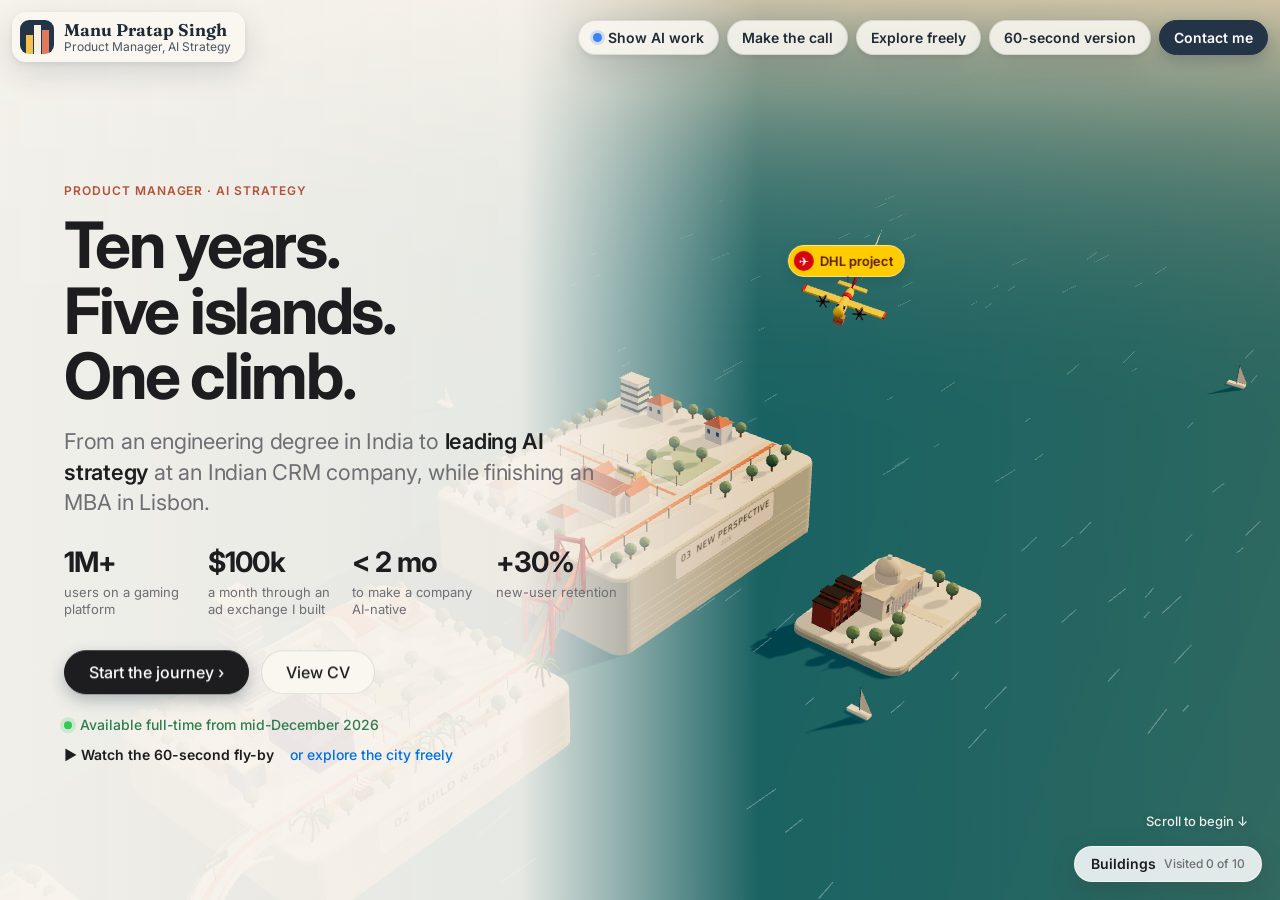
==== commit 4b623fc9: "Preview: Phases 0-4 Co-Authored-By: Claude Opus 5.5 <noreply@anthropic.com>" ====
--- a/index.html
+++ b/index.html
@@ -29,10 +29,108 @@
       href="https://fonts.googleapis.com/css2?family=Fraunces:opsz,wght@9..144,500;9..144,650&family=Inter:wght@400;500;600;700&display=swap"
       rel="stylesheet"
     />
-    <script type="module" crossorigin src="./assets/index-Bf3hCCfB.js"></script>
-    <link rel="stylesheet" crossorigin href="./assets/index-Dg8wqwwP.css">
+    <script type="application/ld+json">{"@context":"https://schema.org","@type":"Person","name":"Manu Pratap Singh","jobTitle":"Product Manager, AI Strategy","description":"0→1 platforms in AdTech, Gaming and SaaS · The Lisbon MBA 2026","email":"mailto:sam123.manu@gmail.com","url":"https://manupratap.com/","sameAs":["https://www.linkedin.com/in/pratapmanusingh"],"address":{"@type":"PostalAddress","addressLocality":"Lisbon","addressCountry":"Portugal"},"alumniOf":[{"@type":"EducationalOrganization","name":"Católica | Nova"},{"@type":"EducationalOrganization","name":"MIT Sloan"},{"@type":"EducationalOrganization","name":"Manipal Institute of Technology"}]}</script>
+    <script>
+      // With JavaScript on, the static CV becomes screen-reader-only once the city is ready.
+      // If the city can't start (no WebGL) or hasn't loaded after ~4 s, the CV is shown instead.
+      document.documentElement.classList.add('js');
+      window.__cityFallback = function (reason) {
+        if (window.__cityReady) return;
+        var d = document.documentElement;
+        d.classList.add('no-city');
+        if (reason === 'webgl') d.classList.add('no-webgl');
+      };
+      setTimeout(function () { window.__cityFallback('slow'); }, 4000);
+    </script>
+    <script type="module" crossorigin src="./assets/index-r5ooWvHx.js"></script>
+    <link rel="stylesheet" crossorigin href="./assets/index-ZUEGdfQ6.css">
   </head>
   <body>
+    <main id="cv-static" aria-labelledby="cvs-name">
+<header class="cvs-head">
+<p class="cvs-avail">Available full-time from mid-December 2026</p>
+<h1 id="cvs-name">Manu Pratap Singh</h1>
+<p class="cvs-role">Product Manager, AI Strategy · 0→1 platforms in AdTech, Gaming and SaaS · The Lisbon MBA 2026</p>
+<ul class="cvs-facts"><li><span>Based in</span> Lisbon, Portugal</li><li><span>Open to</span> Lisbon, anywhere in Europe, or remote</li><li><span>Looking for</span> Product Manager and consulting roles in AI, platforms and growth</li></ul>
+<p class="cvs-contact"><a href="mailto:sam123.manu@gmail.com">sam123.manu@gmail.com</a> · <a href="https://www.linkedin.com/in/pratapmanusingh" rel="noopener">LinkedIn</a> · <a href="Manu_Pratap_Singh_CV.pdf">Download CV (PDF)</a></p>
+<p class="cvs-city" data-city-only>This page is also a 3D city of my career. <button type="button" id="cvs-open-city">Open the city</button></p>
+</header>
+<p class="cvs-summary">I&#39;m a product manager with 4+ years building consumer and B2B platforms from zero to scale: I grew a real-money gaming app to 1M+ users and built an ad exchange from scratch with $100k/month in ad spend running through it. Today I lead AI strategy, product quality and company direction at a CRM and automation company while finishing The Lisbon MBA. I have an engineering degree, read API docs, turn them into build plans and work with engineers as a peer.</p>
+<section aria-labelledby="cvs-h-results"><h2 id="cvs-h-results">Results</h2><ul class="cvs-stats">
+<li><strong>1M+</strong> users and $500k+ in deposits on a real-money gaming platform <span>(GMNG)</span></li>
+<li><strong>$100k/mo</strong> ad spend through an ad exchange I built from scratch <span>(XY ADS)</span></li>
+<li><strong>&lt; 2 months</strong> to make a whole company AI-native <span>(MR Neo)</span></li>
+<li><strong>+30%</strong> new-user retention from Everybody Wins, my idea <span>(GMNG)</span></li>
+</ul></section>
+<section aria-labelledby="cvs-h-exp"><h2 id="cvs-h-exp">Experience</h2>
+<article>
+<h3>Product Manager, AI Strategy, MR Neo</h3><p class="cvs-meta">Aug 2026 – present · India-based company · remote, part-time alongside the MBA</p>
+<p>Business automation and CRM platform. The founder brought me in; I report to him and own where AI creates value, product quality and, increasingly, company strategy.</p>
+<ul><li>Reset pricing and positioning: introduced competitor benchmarking and try-before-you-upgrade add-ons, and moved the company from “a CRM/CPaaS” to helping customers grow their business. Now shaping company strategy and the operating model.</li><li>Made the whole company AI-native in <strong>under two months</strong>: a central AI knowledge base connected to the codebase, documentation and website, a sales AI workspace and automated team workflows. Sales decks now need <strong>1–2 iterations</strong> instead of many rounds, and information lag across teams has gone.</li><li>Leading the redesign into an <strong>AI-first platform</strong> for early 2027, where users mainly work through AI and manual paths remain.</li><li>Designed flow-conflict detection for the automation builder, so users see which flows overlap, contradict or supersede each other before they break, and an AI daily briefing on each person&#39;s tasks and workload for the week.</li><li>Unblocked a Shopify integration the developers had been stuck on for a month by speccing the integration hub, API choice and build steps; shipped and approved.</li><li>Set the product-quality bar: audited the 60+ page platform and turned my own testing method into reusable AI skills the whole team now uses.</li></ul>
+</article>
+<article>
+<h3>Product Manager, Product &amp; Platform, XY ADS</h3><p class="cvs-meta">Aug 2023 – Jan 2025 · Gurgaon, India</p>
+<p>High-volume performance marketing agency and GMNG&#39;s parent company. I joined with no marketing background and was working at the level of 5–6-year veterans within 2–3 months.</p>
+<ul><li>Built a proprietary ad exchange from scratch, moving clients from manually run DSP campaigns to a self-service platform: <strong>$100k/month</strong> in ad spend ran through it by the time I left, and one client grew to <strong>$30k/month</strong>.</li><li>Wrote API-level OpenRTB PRDs and architected the exchange for <strong>100M+ monthly impressions</strong>; integrated many DSPs and SSPs by breaking each partner&#39;s API docs into the exact APIs developers had to build.</li><li>Built and led the team: interviewed and hired <strong>3 developers</strong>; developers and designers reported to me.</li><li>Cut operating costs <strong>15%</strong> by moving vendors to long-term, tiered, volume-based contracts.</li><li>Designed role-based access (RBAC) so agency teams could run campaigns under central master accounts, and directed the developers to cut latency under very high traffic.</li></ul>
+</article>
+<article>
+<h3>Product Manager, GMNG</h3><p class="cvs-meta">Feb 2021 – Jul 2023 · Gurgaon, India</p>
+<p>Promoted from Associate PM within 11 months (APM Feb 2021 – Jan 2022 · PM Feb 2022 – Jul 2023)</p>
+<p>Real-money mobile gaming platform (poker and other skill games). As PM I led a team of 8–9 across development, customer support and sales.</p>
+<ul><li>Scaled the platform to <strong>1M+ users</strong> and <strong>$500k+ in user deposits</strong>; a two-tier referral scheme alone brought in <strong>200,000+ new users</strong> in a single month.</li><li>Everybody Wins (my idea): diagnosed new-user churn caused by loss aversion and gave new players a second chance after losing their first real-money game, lifting new-user retention <strong>30%</strong>.</li><li>Designed a 7-day gamified poker onboarding loop (my idea): <strong>60%</strong> of the targeted high-paying players converted, bringing in <strong>$40,000</strong> in revenue.</li><li>Led an engagement push as PM (more games, the 7-day poker loop, UI changes such as pinned favourite games and faster app loading) that together <strong>tripled gameplay frequency</strong> and lifted revenue <strong>50%</strong> in key games.</li><li>Conceptualised an ad-tech Offer Wall, packaged it as a B2B SaaS module and licensed it to <strong>3–4 companies</strong> for about <strong>$5–6k/month</strong>.</li><li>Found that <strong>80%</strong> of depositors used Paytm and pivoted the payment gateway toward it, resolving deposit drop-offs.</li><li>Redesigned the homepage and first-time experience (<strong>+20%</strong> user satisfaction in an in-app survey) and integrated third-party gaming services that removed wait times and lifted revenue <strong>20%</strong>.</li><li>Onboarded partnerships with Dream11 and Pocket52, and contributed to shareholder presentations that secured <strong>$100,000</strong> in development funding.</li></ul>
+</article>
+<article>
+<h3>GMAT and MBA applications, Career break</h3><p class="cvs-meta">Feb – Dec 2025 · India</p>
+<p>Prepared for the GMAT and applied to MBA programmes; admitted to The Lisbon MBA (Jan 2026).</p>
+</article>
+</section>
+<section aria-labelledby="cvs-h-proj"><h2 id="cvs-h-proj">Projects</h2>
+<article>
+<h3>Lará</h3><p class="cvs-meta">Current project · AI hotel platform · Oct 2026 – now</p>
+<p>A white-label app that runs a hotel&#39;s operations and improves the guest experience with AI, for guests and every team: front desk, restaurant and bar, housekeeping and managers. I&#39;m prototyping it with AI coding tools; the proof of concept is built and I&#39;m preparing the pitch to a first hotel.</p>
+<ul><li>AI concierge that knows the hotel and books services for guests; allergy alerts reach the restaurant team and manager within seconds and must be acknowledged, even with AI switched off.</li><li><strong>4</strong> end-to-end pitch scenarios working live; AI reply drafts in Portuguese, English, French and German; iPhone and web.</li></ul>
+</article>
+<article>
+<h3>Sovena</h3><p class="cvs-meta">MBA summer internship · 8 weeks · Lisbon · Jul – Aug 2026</p>
+<p>Portuguese food group. Reviewed its 59-product tea range: ran consumer surveys, social listening and market research, recommended repositioning from health claims to consumption occasions, presented to a director, and handed over the research as a queryable AI research base (NotebookLM).</p>
+</article>
+<article>
+<h3>DHL Express</h3><p class="cvs-meta">MBA consulting project · 2026</p>
+<p>Market understanding for urgent 50kg+ SPOT shipments. Confidential.</p>
+</article>
+<article>
+<h3>Food image-recognition app</h3><p class="cvs-meta">Undergraduate final project · 2020 – 2021</p>
+<p>A convolutional neural network (CNN) trained on 10,000 images to classify 100 foods, built into a calorie-tracking app.</p>
+</article>
+</section>
+<section aria-labelledby="cvs-h-edu"><h2 id="cvs-h-edu">Education</h2>
+<article>
+<h3>The Lisbon MBA International</h3><p class="cvs-meta">Católica | Nova · Lisbon · Jan – Dec 2026</p>
+<p>Completing December 2026.</p>
+</article>
+<article>
+<h3>MIT Sloan Summer Immersion Certificate</h3><p class="cvs-meta">MIT Sloan · Boston · part of The Lisbon MBA · Jun 2026</p>
+<p>Managing Technological Innovation and Leadership; Global Markets and Strategy; Global Compliance and Ethical Issues; visits to Boston-based companies.</p>
+</article>
+<article>
+<h3>B.Tech, Information Technology, minor in Digital Marketing</h3><p class="cvs-meta">Manipal Institute of Technology · India · 2016 – 2020</p>
+</article>
+</section>
+<section aria-labelledby="cvs-h-certs"><h2 id="cvs-h-certs">Certifications</h2><ul>
+<li>Introduction to TensorFlow for AI, ML and Deep Learning, DeepLearning.AI · Coursera · <a href="https://coursera.org/verify/5PEQPPYS4HFL" rel="noopener">Verify</a></li>
+<li>Convolutional Neural Networks in TensorFlow, DeepLearning.AI · Coursera · <a href="https://coursera.org/verify/XRJEAPU85WAA" rel="noopener">Verify</a></li>
+<li>Python for Data Science, AI &amp; Development, IBM · Coursera · <a href="https://coursera.org/verify/LGR9L3QVWSQY" rel="noopener">Verify</a></li>
+<li>Machine Learning Foundations for Product Managers, Duke University · Coursera · <a href="https://coursera.org/verify/ZPDM0PJ66P53" rel="noopener">Verify</a></li>
+</ul></section>
+<section aria-labelledby="cvs-h-skills"><h2 id="cvs-h-skills">Skills</h2><dl>
+<dt>Product</dt><dd>Product strategy, 0→1 platform builds, PRDs, pricing and positioning, growth, retention and onboarding, third-party API integrations, product QA and UX audits, hiring and leading cross-functional teams</dd>
+<dt>AI</dt><dd>AI strategy and adoption, AI-first product design, AI knowledge bases and assistants on company data, AI-assisted testing and prototyping, workflow automation</dd>
+<dt>Technical</dt><dd>APIs, OpenRTB, RBAC, SQL (working), Postman, Jira, Figma, Claude, NotebookLM</dd>
+<dt>Languages</dt><dd>English (proficient), Hindi (native)</dd>
+</dl></section>
+<section aria-labelledby="cvs-h-beyond"><h2 id="cvs-h-beyond">Beyond work</h2><p>50m rifle shooting at national level · mixed martial arts (state-level training) · travel · I set up a library for underprivileged children in Rajasthan, India, and taught young people basic computer skills.</p></section>
+<footer class="cvs-foot"><h2>Contact</h2><p><a href="mailto:sam123.manu@gmail.com">sam123.manu@gmail.com</a> · <a href="https://www.linkedin.com/in/pratapmanusingh" rel="noopener">LinkedIn</a> · <a href="Manu_Pratap_Singh_CV.pdf">Download CV (PDF)</a></p></footer>
+</main>
     <div id="app">
       <canvas id="scene" aria-hidden="true"></canvas>
       <div id="tint" aria-hidden="true"></div>
@@ -49,15 +147,21 @@
           </span>
         </button>
         <div class="actions">
+          <button id="btn-ai" class="ghost" type="button" aria-pressed="false" title="Light up the buildings AI helped build"><span class="dot" aria-hidden="true"></span>Show AI work</button>
           <button id="btn-call" class="ghost" title="Five real decisions from my career: make each call, then see mine"><span class="long">Make the call</span><span class="short">Play</span></button>
           <button id="btn-mode" class="ghost">Explore freely</button>
-          <button id="btn-quick" class="ghost" title="Read my CV as a page">CV</button>
+          <button id="btn-quick" class="ghost" title="The 60-second version: results, three cases and my CV"><span class="long">60-second version</span><span class="short">CV</span></button>
           <button id="btn-claim" class="primary" title="Email, LinkedIn or my CV">Contact me</button>
         </div>
       </header>
 
       <section id="title" aria-label="Introduction" hidden></section>
       <button id="btn-buildings" type="button">Buildings</button>
+      <div id="ai-legend" role="status" hidden>
+        <span><span class="ai-chip built">✦ Built with AI</span> I used AI tools to build or run it</span>
+        <span><span class="ai-chip subject">✦ AI subject</span> AI is the topic, not the tool</span>
+        <button type="button" data-ai-off>Done</button>
+      </div>
       <section id="story" aria-label="The story, chapter by chapter" hidden></section>
 
       <aside id="panel" aria-live="polite" hidden>
@@ -81,13 +185,5 @@
       <div id="loading"><div class="spinner"></div><span>Building the city…</span></div>
     </div>
 
-    <noscript>
-      <main style="font-family: system-ui; max-width: 720px; margin: 40px auto; padding: 0 16px; line-height: 1.5">
-        <h1>Manu Pratap Singh</h1>
-        <p>Product Manager, AI Strategy · 0→1 platforms in AdTech, Gaming and SaaS · The Lisbon MBA 2026</p>
-        <p>This portfolio is a 3D city and needs JavaScript. Meanwhile: <a href="Manu_Pratap_Singh_CV.pdf">download my CV</a> or
-          <a href="mailto:sam123.manu@gmail.com">email me</a>.</p>
-      </main>
-    </noscript>
   </body>
 </html>
--- a/assets/index-ZUEGdfQ6.css
+++ b/assets/index-ZUEGdfQ6.css
@@ -0,0 +1 @@
+:root{--ink: #1f2a37;--ink-2: #4b5563;--ink-3: #7b8494;--paper: #fbf8f2;--paper-2: #f3ece0;--line: rgba(31, 42, 55, .12);--accent: #e07a5f;--accent-ink: #b4533a;--gold: #f2c14e;--navy: #243447;--good: #2f855a;--glass: rgba(251, 248, 242, .86);--shadow: 0 10px 30px rgba(31, 42, 55, .14), 0 2px 6px rgba(31, 42, 55, .08);--radius: 16px;--panel-w: 420px;--serif: "Fraunces", Georgia, serif;--sans: "Inter", system-ui, -apple-system, sans-serif}*{box-sizing:border-box}html,body{margin:0;height:100%;overflow:hidden}body{font-family:var(--sans);color:var(--ink);background:linear-gradient(180deg,#cfe5e3,#dcebe8 45%,#e9efe9);-webkit-font-smoothing:antialiased}button{font:inherit;color:inherit;cursor:pointer}a{color:inherit}kbd{font-family:var(--sans);font-size:11px;padding:1px 5px;border-radius:5px;border:1px solid var(--line);background:#fff}:focus-visible{outline:3px solid var(--gold);outline-offset:2px}#app{position:fixed;top:0;right:0;bottom:0;left:0}#scene{position:absolute;top:0;right:0;bottom:0;left:0;width:100%;height:100%;display:block;touch-action:none}#scene.hovering{cursor:pointer}.ghost,.primary,.icon{border:1px solid var(--line);background:var(--glass);backdrop-filter:blur(10px);-webkit-backdrop-filter:blur(10px);border-radius:999px;padding:8px 14px;font-weight:600;font-size:14px;transition:transform .15s ease,background .15s ease,box-shadow .15s ease;white-space:nowrap}.ghost:hover,.icon:hover{background:#fff}.primary{background:var(--navy);color:#fff;border-color:var(--navy);box-shadow:0 6px 16px #2434474d}.primary:hover{background:#1a2736;transform:translateY(-1px)}.icon{width:36px;height:36px;padding:0;display:grid;place-items:center;font-size:20px;line-height:1}#topbar{position:absolute;top:12px;left:12px;right:12px;z-index:20;display:grid;grid-template-columns:1fr auto 1fr;align-items:center;gap:12px;pointer-events:none}#topbar>*{pointer-events:auto}.brand{justify-self:start;display:flex;align-items:center;gap:10px;border:0;background:var(--glass);backdrop-filter:blur(10px);-webkit-backdrop-filter:blur(10px);padding:8px 14px 8px 8px;border-radius:14px;box-shadow:var(--shadow);text-align:left}.brand-mark{width:34px;height:34px;border-radius:9px;background:linear-gradient(to top,var(--gold) 0 55%,transparent 55%) 6px 100% / 7px 100% no-repeat,linear-gradient(to top,#f7f1e3 0 85%,transparent 85%) 14px 100% / 7px 100% no-repeat,linear-gradient(to top,var(--accent) 0 70%,transparent 70%) 22px 100% / 7px 100% no-repeat,var(--navy)}.brand-text{display:flex;flex-direction:column;line-height:1.15}.brand-text strong{font-family:var(--serif);font-size:17px;font-weight:650}.brand-text span{font-size:12px;color:var(--ink-2)}.tour{display:flex;align-items:center;gap:6px;padding:5px;border-radius:999px;background:var(--glass);backdrop-filter:blur(10px);-webkit-backdrop-filter:blur(10px);box-shadow:var(--shadow)}.tour .ghost,.tour .icon{background:transparent;border-color:transparent;box-shadow:none}.tour .ghost:hover,.tour .icon:hover{background:#ffffffe6}#tour-label{min-width:220px;text-align:center;font-size:14px;font-weight:600;padding:0 4px}#tour-label .n{color:var(--ink-3);font-weight:500;margin-right:6px}.actions .ghost{box-shadow:var(--shadow)}#btn-drive.active{background:var(--gold);border-color:var(--gold)}#timeline{position:absolute;left:50%;bottom:18px;transform:translate(-50%);z-index:15;width:min(620px,calc(100% - 32px));display:flex;align-items:center;gap:12px;background:var(--glass);backdrop-filter:blur(10px);-webkit-backdrop-filter:blur(10px);border-radius:999px;padding:8px 16px 8px 8px;box-shadow:var(--shadow);transition:opacity .25s ease,transform .25s ease}#timeline.hidden{opacity:0;pointer-events:none;transform:translate(-50%) translateY(20px)}#timeline .icon{background:var(--navy);color:#fff;border:0;font-size:13px;flex:none}.track{position:relative;flex:1;padding-bottom:14px}.ticks{position:absolute;left:0;right:0;bottom:0;height:12px;font-size:10px;color:var(--ink-3)}.ticks span{position:absolute;transform:translate(-50%);font-variant-numeric:tabular-nums}#year{width:100%;accent-color:var(--accent);margin:0;height:22px}#year-out{font-family:var(--serif);font-weight:650;font-size:18px;min-width:48px;text-align:right;font-variant-numeric:tabular-nums}#labels,#badges{position:absolute;top:0;right:0;bottom:0;left:0;pointer-events:none;z-index:10}.label{position:absolute;left:0;top:0;pointer-events:auto;transform-origin:50% 100%;display:flex;align-items:center;gap:6px;padding:5px 10px 5px 5px;border-radius:999px;border:1px solid rgba(255,255,255,.7);background:#fbf8f2eb;box-shadow:0 4px 12px #1f2a3729;font-size:13px;font-weight:600;white-space:nowrap;will-change:transform;transition:opacity .2s ease,background .15s ease}.label .n{width:20px;height:20px;border-radius:50%;display:grid;place-items:center;background:var(--navy);color:#fff;font-size:11px;font-weight:700}.label .y{color:var(--ink-3);font-weight:500;font-size:12px;display:none}.label:hover,.label.hot{background:#fff}.label:hover .y,.label.hot .y{display:inline}.label.now .n{background:var(--accent)}.label.dim{opacity:.55}.label.nudged:after{height:0}.label.vehicle{background:#fc0;border-color:#ffe680}.label.era{background:#faf7ece6;border:1px solid rgba(255,255,255,.8);font-size:12px;letter-spacing:.02em;padding:4px 11px 4px 4px}.label.era .n{background:var(--era);font-size:10px}.label.era .t{display:inline!important;text-transform:uppercase;font-size:11px;letter-spacing:.06em;color:#2f5550}.label.era .y{display:inline!important;font-size:11px}.label.era:after{display:none}.label.islet .n{background:#7a1f2b;font-size:11px}.label.booth .n{background:var(--accent);font-size:12px}.label.booth .t,.label.islet .t{display:inline!important}.label.vehicle .n{background:#d40511;font-size:12px}.label.vehicle .t{display:inline!important;color:#5a1a0e}.label:hover{z-index:2000!important}.label.gone{opacity:0;pointer-events:none}.label:after{content:"";position:absolute;left:50%;bottom:-6px;width:2px;height:6px;background:#1f2a3759}.badge{position:absolute;left:0;top:0;transform-origin:50% 100%;pointer-events:none;padding:7px 11px;border-radius:12px;background:var(--navy);color:#fff;font-size:13px;font-weight:600;box-shadow:0 8px 20px #1f2a374d;white-space:nowrap;animation:pop .35s cubic-bezier(.2,1.4,.4,1)}.badge .big{font-family:var(--serif);font-size:20px;margin-right:6px;font-variant-numeric:tabular-nums}.badge.light{background:#fff;color:var(--ink)}.badge.alert{background:#c0392b}@keyframes pop{0%{opacity:0;scale:.6}to{opacity:1;scale:1}}#panel{position:absolute;z-index:30;top:76px;right:12px;bottom:12px;width:var(--panel-w);background:var(--paper);border-radius:20px;box-shadow:0 24px 60px #1f2a3740;display:flex;flex-direction:column;overflow:hidden;animation:slideIn .35s cubic-bezier(.2,.9,.3,1)}@keyframes slideIn{0%{transform:translate(30px);opacity:0}to{transform:none;opacity:1}}.panel-close{position:absolute;top:12px;right:12px;width:34px;height:34px;border-radius:50%;border:1px solid var(--line);background:#fff;font-size:20px;line-height:1;z-index:2}.panel-grip{display:none}#panel{transition:max-height .25s ease}.panel-body{overflow-y:auto;padding:24px 24px 28px;overscroll-behavior:contain}.chip{display:inline-flex;align-items:center;gap:6px;font-size:12px;font-weight:600;letter-spacing:.02em;padding:4px 10px;border-radius:999px;background:var(--paper-2);color:var(--ink-2)}.chip.now{background:#fde6df;color:var(--accent-ink)}.panel-body h2{font-family:var(--serif);font-weight:650;font-size:28px;line-height:1.1;margin:12px 40px 6px 0}.role{font-weight:600;margin:0 0 2px}.meta{color:var(--ink-3);font-size:13px;margin:0 0 14px}.story{font-size:15px;line-height:1.55;color:var(--ink);margin:0 0 18px}.status{font-size:13px;padding:8px 12px;border-radius:10px;background:#fff7e0;border:1px solid #f5e3a8;margin:0 0 16px}.metrics{display:grid;grid-template-columns:repeat(2,1fr);gap:8px;margin:0 0 20px}.metric{background:#fff;border:1px solid var(--line);border-radius:14px;padding:12px}.metric .v{font-family:var(--serif);font-size:26px;font-weight:650;line-height:1;font-variant-numeric:tabular-nums}.metric .l{font-size:12px;color:var(--ink-2);margin-top:6px;line-height:1.3}.panel-body h3,.quick h3{font-size:12px;text-transform:uppercase;letter-spacing:.08em;color:var(--ink-3);margin:18px 0 8px}.highlights{margin:0;padding:0;list-style:none}.highlights li{position:relative;padding:8px 0 8px 18px;font-size:14px;line-height:1.5;border-top:1px solid var(--line)}.highlights li:first-child{border-top:0}.highlights li:before{content:"";position:absolute;left:2px;top:16px;width:7px;height:7px;border-radius:2px;background:var(--accent)}.tags{display:flex;flex-wrap:wrap;gap:6px;margin-top:16px}.tags span{font-size:12px;padding:4px 9px;border-radius:999px;border:1px solid var(--line);color:var(--ink-2)}.shots{display:grid;grid-auto-flow:column;grid-auto-columns:46%;gap:10px;overflow-x:auto;padding-bottom:6px;scroll-snap-type:x mandatory}.shots figure{margin:0;scroll-snap-align:start}.shots img{width:100%;border-radius:14px;border:1px solid var(--line);display:block;background:#eee}.shots figcaption{font-size:11px;color:var(--ink-2);margin-top:6px;line-height:1.35}.certs{list-style:none;margin:0;padding:0;display:grid;gap:8px}.certs li{background:#fff;border:1px solid var(--line);border-radius:12px;padding:10px 12px;font-size:14px;transition:box-shadow .2s,border-color .2s}.certs li.hot{border-color:var(--gold);box-shadow:0 0 0 3px #f2c14e59}.certs .t{font-weight:600;line-height:1.35}.certs li[tabindex]{cursor:pointer}.certs li[tabindex]:hover{border-color:#f2c14ecc}.certs .floor{display:inline-block;font-size:11px;font-weight:700;color:var(--accent-ink);background:#fde6df;border-radius:6px;padding:1px 6px;margin-right:6px;vertical-align:1px}.howto{font-size:13px;color:var(--ink-2);margin:-2px 0 10px}.badge.floor-tag{font-size:12px;padding:5px 9px;transform-origin:0 100%}.badge.floor-tag.picked{background:var(--gold);color:var(--ink)}.certs .s{font-size:12px;color:var(--ink-3);margin-top:3px;display:flex;justify-content:space-between;gap:8px}.certs a{color:var(--accent-ink);font-weight:600;text-decoration:none}.links{display:flex;flex-wrap:wrap;gap:8px;margin-top:18px}.links a,.links button{text-decoration:none}.panel-nav{display:flex;justify-content:space-between;gap:8px;margin-top:26px;padding-top:16px;border-top:1px solid var(--line)}.panel-nav button{flex:1}#camctl{position:absolute;left:16px;bottom:18px;z-index:15;display:flex;flex-direction:column;align-items:center;gap:2px;padding:5px;border-radius:16px;background:var(--glass);backdrop-filter:blur(10px);-webkit-backdrop-filter:blur(10px);box-shadow:var(--shadow)}#camctl button{width:38px;height:38px;border:0;border-radius:11px;background:transparent;font-size:20px;font-weight:600;line-height:1;display:grid;place-items:center;color:var(--ink)}#camctl button:hover{background:#fff}#camctl button:active{transform:scale(.94)}#camctl .sep{width:22px;height:1px;background:var(--line);margin:2px 0}#camctl[hidden]{display:none}#intro{position:absolute;left:0;right:0;top:18%;z-index:25;text-align:center;pointer-events:none}.intro-year{font-family:var(--serif);font-size:clamp(64px,14vw,150px);font-weight:650;color:#fff;line-height:1;text-shadow:0 6px 30px rgba(31,42,55,.35);font-variant-numeric:tabular-nums}.intro-line{font-size:16px;font-weight:600;color:var(--ink);background:var(--glass);display:inline-block;padding:8px 16px;border-radius:999px;margin:14px 0 0;box-shadow:var(--shadow)}#btn-skip{pointer-events:auto;display:block;margin:14px auto 0;box-shadow:var(--shadow)}#hint{position:absolute;left:50%;bottom:92px;transform:translate(-50%);z-index:14;font-size:13px;font-weight:600;background:var(--navy);color:#fff;padding:9px 16px;border-radius:999px;box-shadow:var(--shadow);white-space:nowrap;animation:pop .4s ease}#drive-hud{position:absolute;top:0;right:0;bottom:0;left:0;pointer-events:none;z-index:16}#drive-hud>*{pointer-events:auto}.drive-help{position:absolute;left:50%;bottom:22px;transform:translate(-50%);background:var(--glass);padding:9px 16px;border-radius:999px;font-size:13px;box-shadow:var(--shadow);white-space:nowrap}#drive-enter{position:absolute;left:50%;bottom:72px;transform:translate(-50%);font-size:15px;padding:12px 20px;animation:pop .3s ease}#drive-exit{position:absolute;right:16px;bottom:18px;box-shadow:var(--shadow)}#joystick{display:none;position:absolute;left:28px;bottom:28px;width:120px;height:120px;border-radius:50%;background:#fbf8f28c;border:2px solid rgba(255,255,255,.8);touch-action:none}#joystick .knob{position:absolute;left:50%;top:50%;width:52px;height:52px;margin:-26px 0 0 -26px;border-radius:50%;background:var(--navy);box-shadow:var(--shadow)}.modal{position:absolute;top:0;right:0;bottom:0;left:0;z-index:50;display:grid;place-items:center;background:#1f2a3759;padding:16px;animation:fade .2s ease}@keyframes fade{0%{opacity:0}}.modal[hidden]{display:none}.modal-card{position:relative;width:min(440px,100%);background:var(--paper);border-radius:22px;padding:28px;box-shadow:0 30px 80px #0000004d;animation:pop .3s ease}.modal-card h2{font-family:var(--serif);font-size:30px;margin:4px 0 8px}.modal-card p{color:var(--ink-2);line-height:1.5;margin:0 0 18px}.eyebrow{font-size:12px;font-weight:700;letter-spacing:.08em;text-transform:uppercase;color:var(--accent-ink)!important;margin:0!important}.claim-actions{display:grid;gap:10px}.claim-actions a,.claim-actions button{display:flex;align-items:center;gap:12px;padding:14px 16px;border-radius:14px;text-decoration:none;text-align:left;border:1px solid var(--line);background:#fff;font-weight:600;font-size:15px}.claim-actions a:hover,.claim-actions button:hover{border-color:var(--navy)}.claim-actions .ic{width:36px;height:36px;border-radius:10px;display:grid;place-items:center;background:var(--paper-2);font-size:18px;flex:none}.claim-actions small{display:block;font-weight:500;color:var(--ink-3);font-size:12px;margin-top:2px}.claim-actions .main{background:var(--navy);color:#fff;border-color:var(--navy)}.claim-actions .main .ic{background:#ffffff26}.claim-actions .main small{color:#ffffffb3}.quick{position:absolute;top:0;right:0;bottom:0;left:0;z-index:40;overflow-y:auto;background:var(--paper);animation:fade .2s ease}.quick[hidden]{display:none}.quick-inner{max-width:760px;margin:0 auto;padding:28px 20px 80px}.quick-top{position:sticky;top:0;z-index:2;background:#fbf8f2f2;-webkit-backdrop-filter:blur(8px);backdrop-filter:blur(8px);border-bottom:1px solid var(--line)}.quick-top .bar{max-width:760px;margin:0 auto;padding:12px 20px;display:flex;justify-content:space-between;align-items:center;gap:12px}.quick h1{font-family:var(--serif);font-size:clamp(34px,6vw,52px);line-height:1.05;margin:18px 0 8px}.quick .lede{font-size:17px;color:var(--ink-2);margin:0 0 18px}.quick article{border-top:1px solid var(--line);padding:26px 0}.quick article h2{font-family:var(--serif);font-size:26px;margin:8px 0 4px}.quick .metrics{grid-template-columns:repeat(auto-fill,minmax(150px,1fr))}#loading{position:absolute;top:0;right:0;bottom:0;left:0;z-index:60;display:grid;place-content:center;justify-items:center;gap:14px;background:#dcebe8;font-weight:600;color:var(--ink-2);transition:opacity .5s ease}#loading.done{opacity:0;pointer-events:none}.spinner{width:36px;height:36px;border-radius:50%;border:3px solid rgba(31,42,55,.15);border-top-color:var(--accent);animation:spin .9s linear infinite}@keyframes spin{to{transform:rotate(360deg)}}[hidden]{display:none!important}@media(max-width:1100px){.actions #btn-quick{display:none}#tour-label{min-width:160px}}@media(max-width:860px){#topbar{grid-template-columns:1fr auto;grid-template-rows:auto auto;top:8px;left:8px;right:8px;gap:8px}.brand{grid-column:1}.actions{grid-column:2;grid-row:1}.tour{grid-column:1 / -1;grid-row:2;justify-self:center}.actions #btn-drive span{display:none}.actions #btn-quick{display:inline-block}#panel{top:auto;left:0;right:0;bottom:0;width:auto;max-height:52vh;border-radius:22px 22px 0 0;animation:slideUp .35s cubic-bezier(.2,.9,.3,1)}@keyframes slideUp{0%{transform:translateY(40px);opacity:0}to{transform:none;opacity:1}}.panel-grip{display:block;width:100%;height:22px;border:0;background:transparent;flex:none;position:relative;cursor:pointer}.panel-grip:before{content:"";position:absolute;left:50%;top:9px;width:44px;height:5px;margin-left:-22px;border-radius:3px;background:#1f2a3740}#panel.collapsed{max-height:30vh}#camctl{top:118px;bottom:auto;left:8px;padding:3px}#camctl button{width:34px;height:34px;font-size:18px}.panel-body{padding:14px 18px 28px}.panel-body h2{font-size:24px}#hint{bottom:86px;font-size:12px;white-space:normal;text-align:center;width:max-content;max-width:calc(100% - 32px)}#joystick{display:block}.drive-help{display:none}}@media(max-width:520px){.brand-text span{display:none}.brand-text strong{font-size:15px}.brand{padding:6px 10px 6px 6px}.brand-mark{width:28px;height:28px}.actions{gap:6px}.actions .ghost,.actions .primary{padding:7px 11px;font-size:13px}.actions #btn-quick{display:none}#tour-label{min-width:0;max-width:170px;overflow:hidden;text-overflow:ellipsis;font-size:13px}.tour #btn-overview{padding:7px 10px;font-size:13px}.label{font-size:11px;padding:3px 8px 3px 3px}.label .n{width:17px;height:17px;font-size:10px}.label .t{display:none}.label.hot .t,.label.always .t{display:inline}#timeline{bottom:10px}.label.era .y{display:none!important}.label.era .t{font-size:10px}.badge.floor-tag{font-size:11px;padding:4px 8px}}@media(prefers-reduced-motion:reduce){*,*:before,*:after{animation-duration:.01ms!important;transition-duration:.01ms!important}}:root{--sys: -apple-system, BlinkMacSystemFont, "SF Pro Display", "SF Pro Text", "Inter", system-ui, sans-serif;--ink-apple: #1d1d1f;--ink-apple-2: #6e6e73;--hair: rgba(0, 0, 0, .08);--frost: rgba(255, 255, 255, .86);--blue: #0071e3;--col: min(500px, 40vw)}body{background:linear-gradient(180deg,#efc6a0,#f3d6b8 40%,#ead8c4)}#tint{position:absolute;top:0;right:0;bottom:0;left:0;pointer-events:none;mix-blend-mode:soft-light;background:linear-gradient(90deg,#5078dc4d,#fff0,#ffaa5a38)}body.tall #tint{background:linear-gradient(0deg,#5078dc4d,#fff0,#ffaa5a38)}#topbar{grid-template-columns:1fr auto}.actions{justify-self:end;display:flex;gap:8px}.actions #btn-quick{display:inline-block}#btn-mode .short,#btn-quick .short{display:none}#title{position:absolute;top:0;right:0;bottom:0;left:0;z-index:15;pointer-events:none;font-family:var(--sys);color:var(--ink-apple)}#title[hidden]{display:none}.title-fade{position:absolute;top:0;right:0;bottom:0;left:0;background:linear-gradient(90deg,rgba(248,244,238,.97) 0%,rgba(248,244,238,.92) max(30%,520px),rgba(248,244,238,0) max(54%,760px))}.title-inner{position:absolute;left:clamp(24px,5vw,72px);top:50%;transform:translateY(-46%);width:min(560px,46vw);pointer-events:auto;animation:rise .8s cubic-bezier(.2,.9,.3,1) both}@keyframes rise{0%{opacity:0;transform:translateY(-40%)}to{opacity:1;transform:translateY(-46%)}}#title .eyebrow,#story .eyebrow,.card-eyebrow{font:600 12px/1.2 var(--sys);letter-spacing:.08em;text-transform:uppercase;color:var(--accent-ink);margin:0}#title h1{font:700 clamp(44px,5vw,72px)/1.02 var(--sys);letter-spacing:-.035em;margin:14px 0 18px}.title-lede{font:400 clamp(18px,1.7vw,23px)/1.4 var(--sys);color:var(--ink-apple-2);margin:0 0 30px;letter-spacing:-.01em}.title-lede strong{color:var(--ink-apple);font-weight:600}.title-stats{display:grid;grid-template-columns:repeat(4,1fr);gap:16px;margin:0 0 32px}.title-stats b{display:block;font:700 clamp(22px,2.2vw,30px)/1 var(--sys);letter-spacing:-.03em}.title-stats span{display:block;font:400 13px/1.3 var(--sys);color:var(--ink-apple-2);margin-top:8px}.title-actions{display:flex;gap:12px;flex-wrap:wrap}.big{padding:13px 24px;font:500 16px/1 var(--sys)}#title .primary.big{background:var(--ink-apple);border-color:var(--ink-apple)}.title-avail{margin:22px 0 0;display:flex;align-items:center;gap:8px;font:500 14px/1.3 var(--sys);color:#2f7d4f}.title-avail i{width:8px;height:8px;border-radius:50%;background:#34c759;box-shadow:0 0 0 4px #34c7592e;flex:none}.title-explore{margin-top:14px;border:0;background:none;padding:0;font:500 14px/1 var(--sys);color:var(--blue)}.title-explore:hover{text-decoration:underline}.title-hint{position:absolute;right:32px;bottom:28px;margin:0;font:500 13px/1 var(--sys);color:#ffffffe6;text-shadow:0 1px 6px rgba(0,0,0,.25);animation:bob 2.4s ease-in-out infinite}@keyframes bob{50%{transform:translateY(4px)}}#title .title-inner,#title .title-fade,#title .title-hint{transition:opacity .4s ease,transform .45s cubic-bezier(.5,0,.2,1)}#title.tucked .title-inner{opacity:0;transform:translate(-30%,-46%) scale(.55);animation:none}#title.tucked .title-fade,#title.tucked .title-hint{opacity:0}.title-tab{position:absolute;z-index:16;left:16px;bottom:20px;width:200px;display:flex;flex-direction:column;gap:4px;padding:14px 16px;border-radius:18px;text-align:left;font-family:var(--sys);color:var(--ink-apple);border:1px solid rgba(255,255,255,.6);background:var(--frost);backdrop-filter:blur(20px) saturate(180%);-webkit-backdrop-filter:blur(20px) saturate(180%);box-shadow:0 10px 34px #3c28142e;transition:transform .2s ease,box-shadow .2s ease}.title-tab[hidden]{display:none}.title-tab.fresh{animation:tabIn .5s cubic-bezier(.2,.9,.3,1) .2s both}@keyframes tabIn{0%{opacity:0;transform:translate(-30px) scale(.9)}to{opacity:1;transform:none}}.title-tab:hover{transform:translateY(-2px);box-shadow:0 14px 40px #3c281442}.tab-name{font:600 11px/1.2 var(--sys);letter-spacing:.08em;text-transform:uppercase;color:var(--accent-ink)}.tab-line{font:700 17px/1.15 var(--sys);letter-spacing:-.02em}.tab-back{margin-top:6px;font:500 13px/1 var(--sys);color:var(--blue)}#story{position:absolute;top:0;right:0;bottom:0;left:0;z-index:14;pointer-events:none;font-family:var(--sys);color:var(--ink-apple)}#story[hidden]{display:none}.story-col{position:absolute;left:0;top:0;bottom:0;width:calc(var(--col) + 60px);padding:96px 60px 40px clamp(56px,6vw,96px);display:flex;flex-direction:column;justify-content:center;pointer-events:auto;background:linear-gradient(90deg,#f8f4eef7,#f8f4eeed 78%,#f8f4ee00);transition:opacity .3s ease,transform .3s ease}.story-col.enter{animation:chapterIn .6s cubic-bezier(.2,.9,.3,1) both}@keyframes chapterIn{0%{opacity:0;transform:translateY(18px)}to{opacity:1;transform:none}}#story.away .story-col,#story.away .story-rail{opacity:0;visibility:hidden;pointer-events:none;transform:translate(-20px);transition:opacity .3s ease,transform .3s ease,visibility 0s linear .3s}#story h2{font:700 clamp(38px,4vw,54px)/1.02 var(--sys);letter-spacing:-.035em;margin:14px 0 16px}.story-lede{font:400 19px/1.45 var(--sys);color:var(--ink-apple-2);margin:0 0 22px;max-width:400px}.story-points{list-style:none;padding:0;margin:0 0 24px;max-width:420px}.story-points li{font:400 16px/1.4 var(--sys);padding:11px 0;border-top:1px solid var(--hair)}.story-points strong{font-weight:700}.story-stops,.story-actions{display:flex;flex-wrap:wrap;align-items:center;gap:8px}.story-stops>span{font:600 12px/1 var(--sys);letter-spacing:.06em;text-transform:uppercase;color:var(--ink-apple-2);margin-right:4px}.story-stops .ghost{font:500 14px/1 var(--sys);padding:9px 14px;background:#fff}.story-actions .primary{background:var(--ink-apple);border-color:var(--ink-apple)}.story-next{margin:26px 0 0;font:400 13px/1.4 var(--sys);color:var(--ink-apple-2)}.story-next button{border:0;background:none;padding:0;font:inherit;color:var(--blue)}.story-rail{position:absolute;left:22px;top:50%;transform:translateY(-50%);display:flex;flex-direction:column;gap:10px;pointer-events:auto;transition:opacity .3s ease}.story-rail button{width:10px;height:10px;padding:0;border:0;border-radius:5px;background:#0003;position:relative;transition:height .3s ease,background .3s}.story-rail button span{position:absolute;left:18px;top:50%;transform:translateY(-50%);font:600 11px/1 var(--sys);color:var(--ink-apple-2);opacity:0;transition:opacity .2s}.story-rail button:hover span,.story-rail button.on span{opacity:1}.story-rail button.on{height:30px;background:var(--ink-apple)}#eras{position:absolute;top:0;right:0;bottom:0;left:0;pointer-events:none;z-index:6;opacity:0;transition:opacity .35s ease;font-family:var(--sys)}#eras.on{opacity:1}#eras.on .era{pointer-events:auto}.era{position:absolute;left:0;top:0;width:212px;padding:14px 16px 15px;border-radius:18px;text-align:left;color:var(--ink-apple);background:var(--frost);backdrop-filter:blur(20px) saturate(180%);-webkit-backdrop-filter:blur(20px) saturate(180%);border:1px solid rgba(255,255,255,.6);box-shadow:0 10px 34px #3c281429;pointer-events:none;transition:box-shadow .2s ease}.era:hover{box-shadow:0 14px 40px #3c281442}.era span{display:block}.era .n{font:600 11px/1 var(--sys);letter-spacing:.08em;color:var(--accent-ink)}.era .t{font:700 19px/1.1 var(--sys);letter-spacing:-.02em;margin:6px 0 2px}.era .y{font:400 12px/1.2 var(--sys);color:var(--ink-apple-2)}.era .h{font:600 13px/1.3 var(--sys);margin-top:10px;padding-top:10px;border-top:1px solid var(--hair)}.era:after{content:"";position:absolute;left:var(--stem, 50%);bottom:-24px;width:1px;height:24px;background:linear-gradient(#fffffff2,#fff0)}.era.next{background:#1d1d1fd1;color:#fff;border-color:#ffffff1f}.era.next .y{color:#c7c7cc}.era.next .n{color:#ffb38a}.era.next .h{border-color:#ffffff26}#eras.chips .era{width:auto;display:flex;align-items:center;gap:7px;padding:7px 12px 7px 7px;border-radius:999px;white-space:nowrap}#eras.chips .era .n{display:grid;place-items:center;width:22px;height:22px;border-radius:50%;background:var(--accent);color:#fff;font-size:10px}#eras.chips .era .t{font-size:14px;margin:0}#eras.chips .era .y{font-size:11px}#eras.chips .era .h,#eras.chips .era:after{display:none}#panel{background:#ffffffeb;backdrop-filter:blur(24px) saturate(180%);-webkit-backdrop-filter:blur(24px) saturate(180%);border-radius:28px;bottom:auto;max-height:calc(100% - 88px);font-family:var(--sys);color:var(--ink-apple)}#panel .panel-body{padding:28px 28px 22px}.card-eyebrow.now:before{content:"● ";color:#34c759}.card-title{font:700 38px/1.05 var(--sys);letter-spacing:-.03em;margin:10px 44px 6px 0}.card-role{font:500 15px/1.4 var(--sys);color:var(--ink-apple);margin:0}.card-meta{font:400 14px/1.4 var(--sys);color:var(--ink-apple-2);margin:2px 0 0}.hero{margin:24px 0 0}.hero-v{font:700 72px/.95 var(--sys);letter-spacing:-.045em}.hero-v.long{font-size:52px}.hero-l{font:500 17px/1.35 var(--sys);color:var(--ink-apple-2);margin-top:8px}.proofs{list-style:none;padding:0;margin:22px 0 0}.proofs li{display:grid;grid-template-columns:96px 1fr;gap:12px;align-items:baseline;padding:13px 0;border-top:1px solid var(--hair)}.proofs .v{font:700 21px/1.1 var(--sys);letter-spacing:-.02em}.proofs .l{font:400 14px/1.4 var(--sys);color:var(--ink-apple-2)}.card-story{font:400 16px/1.5 var(--sys);color:var(--ink-apple);margin:18px 0 0}.card-toggle{margin:16px 0 0;border:0;background:none;padding:0;font:500 15px/1 var(--sys);color:var(--blue)}.card-more{margin-top:6px}.card-more[hidden]{display:none}.card-nav{display:flex;align-items:center;justify-content:space-between;gap:8px;margin-top:24px;padding-top:14px;border-top:1px solid var(--hair);font:500 14px/1.2 var(--sys);color:var(--ink-apple-2)}.card-nav button{border:0;background:none;padding:6px 0;font:inherit;color:var(--ink-apple-2);max-width:40%;text-align:left}.card-nav button.next{color:var(--ink-apple);font-weight:600;text-align:right}.card-nav button:hover:not([disabled]){color:var(--blue)}.card-nav button[disabled]{visibility:hidden}@media(max-width:860px){#btn-mode .long,#btn-quick .long{display:none}#btn-mode .short,#btn-quick .short{display:inline}.title-fade{background:linear-gradient(0deg,#f8f4eefa,#f8f4eeeb 52%,#f8f4ee00 72%)}.title-inner{left:18px;right:18px;top:auto;bottom:18px;width:auto;transform:none;animation-name:riseUp}@keyframes riseUp{0%{opacity:0;transform:translateY(20px)}to{opacity:1;transform:none}}#title h1{font-size:38px;margin:10px 0 12px}.title-lede{font-size:16px;margin-bottom:18px}.title-stats{grid-template-columns:repeat(2,1fr);gap:12px 16px;margin-bottom:20px}.title-stats b{font-size:22px}.title-stats span{margin-top:4px;font-size:12px}.big{padding:12px 18px;font-size:15px}.title-avail{margin-top:14px;font-size:13px}.title-hint{display:none}#title.tucked .title-inner{transform:translateY(40%) scale(.8)}.title-tab{bottom:18px;width:auto;flex-direction:row;align-items:center;gap:10px;padding:10px 14px;border-radius:999px}.title-tab .tab-name,.title-tab .tab-line{display:none}.title-tab .tab-back{margin:0;font-size:14px}.title-tab.fresh{animation-name:tabUp}@keyframes tabUp{0%{opacity:0;transform:translateY(20px)}to{opacity:1;transform:none}}.title-tab:hover{transform:none}.story-col{top:auto;right:0;width:auto;max-height:50vh;overflow:hidden;padding:20px 20px 18px;justify-content:flex-start;background:#faf7f2f2;backdrop-filter:blur(20px);-webkit-backdrop-filter:blur(20px);border-radius:24px 24px 0 0;box-shadow:0 -10px 40px #3c281426}#story.away .story-col{transform:translateY(30px)}#story h2{font-size:30px;margin:8px 0}.story-lede{font-size:15px;margin-bottom:10px}.story-points{margin-bottom:12px}.story-points li{font-size:14px;padding:7px 0}.story-stops .ghost{padding:7px 11px;font-size:13px}.story-next{margin-top:12px;font-size:12px}.story-rail{left:auto;right:12px;top:112px;transform:none;flex-direction:row}.story-rail button.on{height:10px;width:26px}.story-rail button span{display:none}#panel{max-height:60vh;border-radius:24px 24px 0 0;bottom:0}#panel .panel-body{padding:10px 20px 22px}.card-title{font-size:30px}.hero-v{font-size:56px}.hero-v.long{font-size:42px}.proofs li{grid-template-columns:80px 1fr;padding:10px 0}}@media(max-width:520px){.actions #btn-quick{display:inline-block}.brand-text{display:none}.brand{padding:6px}}.title-name{display:none}@media(max-width:860px){.title-name{display:block;font:700 17px/1.2 var(--sys);margin:0 0 6px}}@media(max-height:760px)and (min-width:861px){.title-stats{margin-bottom:22px}#title h1{font-size:56px}.story-points li{padding:8px 0;font-size:15px}}.tabs{display:flex;gap:4px;margin:18px 0 4px;padding:4px;border-radius:12px;background:#0000000d}.tab{flex:1;border:0;background:none;padding:8px 10px;border-radius:9px;font:600 14px/1 var(--sys);color:var(--ink-apple-2);display:inline-flex;align-items:center;justify-content:center;gap:6px}.tab[aria-selected=true]{background:#fff;color:var(--ink-apple);box-shadow:0 1px 4px #00000014}.tab-count{font-size:11px;min-width:18px;height:18px;padding:0 5px;border-radius:9px;display:inline-grid;place-items:center;background:var(--accent);color:#fff}.tab-pane[hidden]{display:none}.tab-pane:focus-visible{outline:3px solid var(--gold);outline-offset:2px;border-radius:8px}.cases{list-style:none;padding:0;margin:14px 0 0;display:grid;gap:10px}.case{scroll-margin-top:60px;border:1px solid var(--hair);border-radius:16px;background:#fff;overflow:hidden}.case-head{width:100%;border:0;background:none;text-align:left;padding:14px 40px 14px 16px;position:relative;display:block;font-family:var(--sys);color:var(--ink-apple)}.case-head:hover{background:#00000005}.case-title{display:block;font:700 16px/1.25 var(--sys);letter-spacing:-.01em}.case-sum{display:block;margin-top:4px;font:400 13.5px/1.4 var(--sys);color:var(--ink-apple-2)}.case-head[aria-expanded=true] .case-sum{display:none}.case-chev{position:absolute;right:16px;top:14px;font:500 20px/1 var(--sys);color:var(--ink-apple-2);transition:transform .2s ease}.case-head[aria-expanded=true] .case-chev{transform:rotate(90deg)}.case-body{padding:0 16px 16px}.case-body[hidden]{display:none}.case-status{display:inline-block;margin:0 0 6px;padding:4px 9px;border-radius:999px;background:#fff4e5;color:#9a5b12;font:600 12px/1.2 var(--sys)}.case-sec{margin-top:12px}.case-sec h4{margin:0 0 4px;font:700 11px/1.2 var(--sys);letter-spacing:.07em;text-transform:uppercase;color:var(--ink-apple-2)}.case-sec p{margin:0;font:400 14.5px/1.5 var(--sys);color:var(--ink-apple)}.case-sec ul{margin:0;padding-left:18px;font:400 14.5px/1.5 var(--sys);color:var(--ink-apple)}.case-sec li+li{margin-top:4px}.case-sec.call p{font-family:var(--serif);font-size:17px;line-height:1.35;padding-left:10px;border-left:3px solid var(--accent)}.case-sec.result p{font-weight:600}.case-media{display:grid;grid-template-columns:1fr 1fr;gap:8px;margin-top:14px}.case-media figure{margin:0}.case-media img,.case-media video{width:100%;border-radius:10px;display:block;border:1px solid var(--hair)}.case-media figcaption{font:400 12px/1.35 var(--sys);color:var(--ink-apple-2);margin-top:4px}@media(max-width:520px){.case-media{grid-template-columns:1fr}}.label{font-family:var(--sys)}.label .k{color:var(--ink-apple-2);font-weight:500;font-size:12px}.label .k:before{content:"·";margin-right:6px;color:#00000040}.label .y{display:none!important}body.labels-compact .label .k{display:none}.label.unvisited .n{position:relative}.label.unvisited .n:after{content:"";position:absolute;top:-4px;right:-4px;bottom:-4px;left:-4px;border-radius:50%;border:2px solid #f2a541;animation:beacon 2.2s ease-out infinite}@keyframes beacon{0%{transform:scale(.8);opacity:.9}to{transform:scale(1.6);opacity:0}}@media(prefers-reduced-motion:reduce){.label.unvisited .n:after{animation:none;opacity:.8;transform:none}}.label:focus-visible{outline:3px solid var(--gold);outline-offset:2px;z-index:2000!important}@media(max-width:520px){.label{font-size:12px;padding:4px 9px 4px 4px}.label .t{display:inline!important}.label .n{width:18px;height:18px;font-size:10px}.label .k{font-size:11px}}#btn-buildings{position:absolute;z-index:16;right:18px;bottom:18px;display:inline-flex;align-items:center;gap:8px;padding:10px 16px;border-radius:999px;font:600 14px/1 var(--sys);color:var(--ink-apple);background:var(--frost);border:1px solid rgba(255,255,255,.6);backdrop-filter:blur(20px);-webkit-backdrop-filter:blur(20px);box-shadow:0 8px 26px #3c28142e}#btn-buildings small{font:500 12px/1 var(--sys);color:var(--ink-apple-2)}#btn-buildings[hidden]{display:none}.title-hint{bottom:72px!important}.list-card{width:min(520px,100%);max-height:calc(100dvh - 32px);overflow-y:auto;overscroll-behavior:contain;font-family:var(--sys)}.list-card h2{font-family:var(--sys)!important;font-size:24px!important;letter-spacing:-.02em;margin:0 40px 4px 0!important}.list-sub{font-size:14px;color:var(--ink-apple-2)!important;margin:0 0 12px!important}.list-ch{margin:14px 0 6px;font:700 11px/1.2 var(--sys);letter-spacing:.08em;text-transform:uppercase;color:var(--accent-ink)}.list-items{list-style:none;padding:0;margin:0;display:grid;gap:6px}.list-items button{width:100%;display:grid;grid-template-columns:24px 1fr auto;gap:10px;align-items:center;text-align:left;padding:10px 12px;border-radius:12px;border:1px solid var(--hair);background:#fff;font:600 15px/1.25 var(--sys);color:var(--ink-apple)}.list-items button:hover{border-color:var(--navy)}.list-items .ln{width:24px;height:24px;border-radius:50%;display:grid;place-items:center;background:var(--navy);color:#fff;font-size:11px;font-weight:700}.list-items .lh{display:block;font-weight:400;font-size:13px;color:var(--ink-apple-2);margin-top:2px}.list-items .lv{font-size:12px;font-weight:600;color:#2f7d4f;white-space:nowrap}.list-items .lv.no{color:#b7791f}@media(max-width:860px){#btn-buildings{right:auto;left:14px;bottom:auto;top:66px;padding:8px 12px;font-size:13px}}body.title-mode #labels{z-index:16}:root{--ai: #3b82f6}.label .ai-chip{display:inline-flex;align-items:center;gap:3px;padding:3px 8px;border-radius:999px;font:700 11px/1 var(--sys);letter-spacing:.01em}.label .ai-chip.built{background:var(--ai);color:#fff}.label .ai-chip.subject{background:#dbeafe;color:#1e3a8a}.label.has-ai{border-color:#9cc3ff}body.labels-compact .label .ai-word{display:none}body.labels-compact .label .ai-chip{padding:3px 6px}#btn-ai{display:inline-flex;align-items:center;gap:6px}#btn-ai .dot{width:9px;height:9px;border-radius:50%;background:var(--ai);box-shadow:0 0 0 3px #3b82f633}#btn-ai[aria-pressed=true]{background:var(--ai);border-color:var(--ai);color:#fff}#btn-ai[aria-pressed=true] .dot{background:#fff}body.ai-mode .label:not(.has-ai):not(.booth):not(.gone){opacity:.35}body.ai-mode #tint{background:#0a193247;mix-blend-mode:multiply}#ai-legend{position:absolute;z-index:17;left:50%;top:70px;transform:translate(-50%);max-width:calc(100% - 28px);display:flex;flex-wrap:wrap;align-items:center;justify-content:center;gap:6px 14px;padding:10px 16px;border-radius:16px;background:#fffffff0;box-shadow:0 10px 30px #0a193240;font:500 13px/1.35 var(--sys);color:var(--ink-apple)}#ai-legend[hidden]{display:none}#ai-legend .ai-chip{display:inline-flex;gap:3px;padding:3px 8px;border-radius:999px;font:700 11px/1 var(--sys)}#ai-legend .ai-chip.built{background:var(--ai);color:#fff}#ai-legend .ai-chip.subject{background:#dbeafe;color:#1e3a8a}#ai-legend button{border:0;background:none;padding:0;font:600 13px/1 var(--sys);color:var(--ai)}@media(max-width:860px){#btn-ai{position:absolute;top:58px;right:6px;padding:8px 12px;font-size:13px}#ai-legend{top:112px;font-size:12px;padding:8px 12px}}#ai-legend.behind{display:none}.title-more{margin:14px 0 0;display:flex;flex-wrap:wrap;align-items:center;gap:6px 16px}.title-more .title-explore{margin:0}.title-flyby{border:0;background:none;padding:0;font:600 14px/1 var(--sys);color:var(--ink-apple)}.title-flyby:hover{text-decoration:underline}#flyby{position:absolute;z-index:22;left:50%;bottom:22px;transform:translate(-50%);width:min(620px,calc(100% - 28px));padding:14px 16px 12px;border-radius:20px;font-family:var(--sys);color:var(--ink-apple);background:#ffffffeb;backdrop-filter:blur(20px);-webkit-backdrop-filter:blur(20px);box-shadow:0 14px 40px #281e1440}#flyby[hidden]{display:none}.fb-progress{display:flex;gap:4px;margin-bottom:10px}.fb-progress i{flex:1;height:4px;border-radius:2px;background:#0000001a}.fb-progress i.done{background:var(--ink-apple-2)}.fb-progress i.on{background:var(--accent)}.fb-caption{display:flex;flex-wrap:wrap;align-items:baseline;gap:4px 10px;min-height:26px}.fb-caption strong{font:700 20px/1.2 var(--sys);letter-spacing:-.02em}.fb-count{font:600 12px/1 var(--sys);color:var(--ink-apple-2)}.fb-years{font:400 14px/1.2 var(--sys);color:var(--ink-apple-2)}.fb-result{font:600 15px/1.2 var(--sys);color:var(--accent-ink)}.fb-controls{display:flex;gap:8px;justify-content:flex-end;margin-top:10px}.fb-btn{border:1px solid var(--hair);background:#fff;border-radius:999px;padding:8px 14px;font:600 13px/1 var(--sys);color:var(--ink-apple)}.fb-btn.exit{background:var(--ink-apple);color:#fff;border-color:var(--ink-apple)}body.flyby-on #btn-buildings,body.flyby-on .title-tab{display:none}@media(max-width:860px){#flyby{bottom:14px}.fb-caption strong{font-size:18px}}body.flyby-on .label:not(.hot){opacity:.55}body.flyby-on .label.hot{opacity:1;z-index:3000!important;box-shadow:0 0 0 3px var(--accent),0 8px 20px #1f2a3740}#cv-static{position:fixed;top:0;right:0;bottom:0;left:0;z-index:100;overflow-y:auto;background:#faf7f2;color:#1d1d1f;font:400 16px/1.55 -apple-system,BlinkMacSystemFont,SF Pro Text,Inter,system-ui,sans-serif;padding:40px max(20px,calc((100vw - 760px)/2)) 64px}html:not(.js) #app,html.no-city #app{display:none}html.js:not(.no-city) #cv-static{position:absolute!important;width:1px;height:1px;padding:0;margin:-1px;overflow:hidden;clip:rect(0 0 0 0);clip-path:inset(50%);white-space:nowrap;border:0}#cv-static [data-city-only]{display:none}html.no-city.city-ready:not(.no-webgl) #cv-static [data-city-only]{display:block}#cv-static h1{font:700 40px/1.05 -apple-system,BlinkMacSystemFont,SF Pro Display,Inter,sans-serif;letter-spacing:-.03em;margin:6px 0 8px}#cv-static h2{font-size:13px;letter-spacing:.08em;text-transform:uppercase;color:#b4533a;margin:34px 0 10px}#cv-static h3{font-size:18px;margin:18px 0 2px}#cv-static .cvs-avail{display:inline-block;margin:0;padding:5px 12px;border-radius:999px;background:#e7f6ec;color:#2f7d4f;font-weight:600;font-size:14px}#cv-static .cvs-role{font-size:18px;color:#4b5563;margin:0 0 14px}#cv-static .cvs-facts{list-style:none;padding:0;margin:0 0 12px;display:flex;flex-wrap:wrap;gap:6px 22px;font-size:15px}#cv-static .cvs-facts span{font-size:12px;font-weight:700;letter-spacing:.06em;text-transform:uppercase;color:#6e6e73;margin-right:4px}#cv-static .cvs-contact a,#cv-static .cvs-foot a{color:#0071e3;font-weight:600}#cv-static .cvs-city{margin:14px 0 0;padding:12px 14px;border-radius:12px;background:#fff;border:1px solid rgba(0,0,0,.08)}#cv-static .cvs-city button{margin-left:6px;border:0;border-radius:999px;padding:8px 14px;background:#1d1d1f;color:#fff;font:600 14px/1 inherit;cursor:pointer}#cv-static .cvs-summary{font-size:18px;margin:22px 0 0}#cv-static .cvs-stats{list-style:none;padding:0;display:grid;grid-template-columns:repeat(auto-fit,minmax(160px,1fr));gap:12px}#cv-static .cvs-stats li{background:#fff;border-radius:12px;padding:12px 14px;border:1px solid rgba(0,0,0,.06);font-size:14px;color:#4b5563}#cv-static .cvs-stats strong{display:block;font-size:24px;color:#1d1d1f;letter-spacing:-.02em}#cv-static .cvs-meta{margin:0 0 6px;color:#6e6e73;font-size:14px}#cv-static ul{padding-left:20px}#cv-static li+li{margin-top:4px}#cv-static dt{font-weight:700;margin-top:8px}#cv-static dd{margin:0;color:#4b5563}@media(max-width:520px){#cv-static h1{font-size:32px}}.quick:focus{outline:none}.quick{scroll-padding-top:76px}.quick .quick-top .qv-bar{max-width:920px;display:grid;grid-template-columns:auto 1fr auto;align-items:center;gap:16px;padding:10px 20px}.qv-brand{display:flex;align-items:baseline;gap:8px;min-width:0}.qv-brand strong{font-family:var(--serif);font-weight:650;font-size:17px;white-space:nowrap}.qv-brand span{font-size:11px;font-weight:700;letter-spacing:.1em;color:var(--accent-ink);background:#fde6df;border-radius:6px;padding:2px 6px}.qv-nav{display:flex;justify-content:center;gap:2px}.qv-nav button{border:0;background:transparent;padding:7px 10px;border-radius:999px;font-size:13.5px;font-weight:500;color:var(--ink-2)}.qv-nav button:hover{background:var(--paper-2);color:var(--ink)}.qv-actions{display:flex;gap:8px;justify-content:flex-end}.quick .qv-sheet{max-width:880px;margin:28px auto 72px;padding:52px 60px 44px;background:#fff;border:1px solid var(--line);border-radius:22px;box-shadow:0 18px 50px #1f2a3714,0 2px 6px #1f2a370a}.qv-status{display:inline-flex;align-items:center;gap:8px;margin:0 0 18px;font-size:13px;font-weight:600;color:var(--good);background:#eaf5ee;border:1px solid #cfe7d8;border-radius:999px;padding:5px 12px 5px 10px}.qv-dot{width:8px;height:8px;border-radius:50%;background:var(--good);box-shadow:0 0 0 3px #2f855a2e}.quick .qv-name{font-family:var(--serif);font-weight:650;font-size:clamp(36px,6vw,54px);line-height:1.02;letter-spacing:-.01em;margin:0 0 10px}.qv-headline{font-size:20px;font-weight:600;color:var(--accent-ink);margin:0 0 4px}.qv-sub{font-size:15.5px;color:var(--ink-2);margin:0 0 20px}.qv-facts{list-style:none;margin:0 0 22px;padding:0;display:flex;flex-wrap:wrap;gap:8px 22px;font-size:14px}.qv-facts li{display:flex;gap:6px;align-items:baseline}.qv-facts li span{font-size:11px;font-weight:700;text-transform:uppercase;letter-spacing:.08em;color:var(--ink-3)}.qv-contact{display:flex;flex-wrap:wrap;gap:8px}.qv-contact a{text-decoration:none;display:inline-flex;align-items:center}.qv-print-contact{display:none}.qv-summary{font-size:16.5px;line-height:1.65;color:var(--ink);margin:34px 0 26px;max-width:70ch;padding-top:28px;border-top:1px solid var(--line)}.qv-signature{display:grid;grid-template-columns:repeat(4,1fr);gap:10px}.qv-stat{background:var(--paper);border:1px solid var(--line);border-radius:14px;padding:14px 14px 12px;display:flex;flex-direction:column}.qv-stat-v{font-family:var(--serif);font-weight:650;font-size:27px;line-height:1;color:var(--navy);font-variant-numeric:tabular-nums;white-space:nowrap}.qv-stat-l{font-size:12.5px;line-height:1.35;color:var(--ink-2);margin-top:8px;flex:1}.qv-stat-w{font-size:11px;font-weight:700;letter-spacing:.08em;text-transform:uppercase;color:var(--accent-ink);margin-top:10px}.qv-section{margin-top:40px;scroll-margin-top:72px}.quick .qv-h{display:flex;align-items:center;gap:14px;margin:0 0 22px;font-family:var(--serif);font-weight:650;font-size:24px;line-height:1.1}.quick .qv-h:after{content:"";flex:1;height:1px;background:var(--line)}.quick article.qv-entry{border-top:0;padding:0;margin:0 0 28px;scroll-margin-top:72px}.quick article.qv-entry-short{margin-bottom:20px}.qv-entry-head{display:flex;justify-content:space-between;align-items:baseline;gap:16px}.qv-entry-title{min-width:0}.quick h3.qv-role{font-family:var(--sans);font-size:17px;font-weight:650;text-transform:none;letter-spacing:0;color:var(--ink);margin:0;line-height:1.3}.qv-org{margin:2px 0 0;font-size:14.5px;color:var(--ink-2)}.qv-org strong{color:var(--ink);font-weight:650}.qv-dates{margin:0;font-size:13.5px;font-weight:500;color:var(--ink-3);white-space:nowrap;font-variant-numeric:tabular-nums}.qv-promo{margin:6px 0 0;font-size:13px;font-weight:600;color:var(--accent-ink)}.qv-context{margin:8px 0 0;font-size:14.5px;line-height:1.55;color:var(--ink-2);max-width:74ch}.qv-bullets{list-style:none;margin:10px 0 0;padding:0}.qv-bullets li{position:relative;padding:4px 0 4px 18px;font-size:14.5px;line-height:1.55;color:var(--ink)}.qv-bullets li:before{content:"";position:absolute;left:2px;top:12px;width:6px;height:6px;border-radius:2px;background:var(--accent)}.qv-bullets strong,.qv-context strong{font-weight:650;color:var(--navy)}.quick h3.qv-subh{font-family:var(--sans);font-size:12px;font-weight:700;text-transform:uppercase;letter-spacing:.1em;color:var(--ink-3);margin:30px 0 10px}.qv-certs ul{list-style:none;margin:0;padding:0}.qv-certs li{display:flex;justify-content:space-between;align-items:center;gap:16px;padding:10px 0;border-top:1px solid var(--line);font-size:14px}.qv-certs li:first-child{border-top:0;padding-top:0}.qv-certs li div{display:flex;flex-direction:column;gap:2px;min-width:0}.qv-certs li strong{font-weight:600}.qv-certs li span{font-size:12.5px;color:var(--ink-3)}.qv-certs a{flex:none;font-size:13px;font-weight:600;color:var(--accent-ink);text-decoration:none}.qv-certs a:hover{text-decoration:underline}.qv-skills{margin:0;display:grid;gap:10px}.qv-skills div{display:grid;grid-template-columns:110px 1fr;gap:16px;font-size:14.5px;line-height:1.55}.qv-skills dt{font-weight:650}.qv-skills dd{margin:0;color:var(--ink-2)}.qv-beyond p{margin:0;font-size:14.5px;line-height:1.6;color:var(--ink-2)}.qv-cta{margin-top:44px;padding:24px 26px;border-radius:18px;background:var(--navy);color:#fff;display:flex;justify-content:space-between;align-items:center;gap:20px;flex-wrap:wrap}.qv-cta-t{font-family:var(--serif);font-weight:650;font-size:24px;margin:0 0 4px}.qv-cta-s{margin:0;font-size:14px;color:#ffffffc7;max-width:46ch;line-height:1.5}.qv-cta-actions{display:flex;flex-wrap:wrap;gap:8px}.qv-cta-actions a{text-decoration:none}.qv-cta .primary{background:var(--gold);border-color:var(--gold);color:var(--ink);box-shadow:none}.qv-cta .primary:hover{background:#f5cd6a}.qv-cta .ghost{background:#ffffff14;border-color:#ffffff38;color:#fff;-webkit-backdrop-filter:none;backdrop-filter:none}.qv-cta .ghost:hover{background:#ffffff29}@media(max-width:900px){.qv-nav{display:none}.quick .quick-top .qv-bar{grid-template-columns:1fr auto}}@media(max-width:720px){.quick .qv-sheet{margin:0 auto;padding:28px 16px 40px;border:0;border-radius:0;box-shadow:none}.qv-signature{grid-template-columns:repeat(2,1fr)}.qv-stat-v{font-size:24px}.qv-entry-head{flex-direction:column;gap:2px}.qv-dates{order:2}.qv-skills div{grid-template-columns:1fr;gap:2px}.qv-summary{font-size:15.5px;margin-top:26px;padding-top:22px}.qv-section{margin-top:32px}.qv-cta{padding:22px 18px}}@media(max-width:560px){.quick .quick-top .qv-bar{padding:8px 12px;gap:8px}.qv-brand span{display:none}.qv-brand strong{font-size:15px;overflow:hidden;text-overflow:ellipsis}.qv-actions .ghost,.qv-actions .primary{padding:7px 11px;font-size:13px}.qv-long{display:none}.qv-headline{font-size:18px}.qv-facts{flex-direction:column;gap:6px}.qv-contact a{flex:1 1 auto;justify-content:center}.qv-certs li{flex-direction:column;align-items:flex-start;gap:4px}}@media(max-width:400px){.qv-brand{display:none}.quick .quick-top .qv-bar{grid-template-columns:1fr}.qv-actions{justify-content:space-between}}@media print{@page{size:A4;margin:13mm 14mm}html:has(#quick:not([hidden])),html:has(#quick:not([hidden])) body{height:auto!important;overflow:visible!important;background:#fff!important}#app:has(>#quick:not([hidden])){position:static!important}#app:has(>#quick:not([hidden]))>:not(#quick){display:none!important}.quick{position:static!important;overflow:visible!important;background:#fff!important;animation:none!important;font-size:10pt}.quick .qv-top,.qv-contact,.qv-cta,.qv-status{display:none!important}.quick .qv-sheet{max-width:none;margin:0;padding:0;border:0;border-radius:0;box-shadow:none}.qv-print-contact{display:block;margin:0;font-size:9.5pt;color:var(--ink-2)}.quick .qv-name{font-size:26pt;margin-bottom:4px}.qv-headline{font-size:12.5pt}.qv-sub{font-size:10pt;margin-bottom:6px}.qv-facts{font-size:9.5pt;margin-bottom:4px;gap:2px 16px}.qv-summary{font-size:10pt;line-height:1.5;margin:12px 0 10px;padding-top:10px;max-width:none}.qv-signature{gap:6px}.qv-stat{padding:7px 9px;background:#fff;border-radius:8px}.qv-stat-v{font-size:15pt}.qv-stat-l{font-size:8.5pt;margin-top:4px}.qv-stat-w{font-size:7.5pt;margin-top:4px}.qv-section{margin-top:16px}.quick .qv-h{font-size:13pt;margin-bottom:8px}.quick article.qv-entry{margin-bottom:10px;break-inside:avoid}.quick h3.qv-role{font-size:10.5pt}.qv-org,.qv-dates,.qv-context,.qv-bullets li,.qv-skills div,.qv-beyond p,.qv-certs li{font-size:9.5pt}.qv-context,.qv-bullets{margin-top:3px}.qv-bullets li{padding:1px 0 1px 14px;line-height:1.42}.qv-bullets li:before{top:7px;width:5px;height:5px}.quick h3.qv-subh{margin:12px 0 6px}.qv-certs li{padding:4px 0;break-inside:avoid}.qv-certs a{color:var(--ink-3);font-weight:400;font-size:8.5pt}.qv-certs a:after{content:" " attr(href)}.qv-skills{gap:4px}.qv-skills div{grid-template-columns:80px 1fr}.qv-section,.qv-signature{break-inside:auto}.quick *{-webkit-print-color-adjust:exact;print-color-adjust:exact}}.qv-cases{margin:28px 0 8px}.qv-case-grid{display:grid;grid-template-columns:repeat(3,1fr);gap:12px}.quick article.qv-case{margin:0;border-top:1px solid var(--line);background:#fff;border:1px solid var(--line);border-radius:16px;padding:16px;display:flex;flex-direction:column;gap:6px}.qv-case-where{margin:0;font-size:11px;font-weight:700;letter-spacing:.08em;text-transform:uppercase;color:var(--accent-ink)}.quick .qv-case h3{margin:0;font-family:var(--serif);font-size:18px;line-height:1.25;letter-spacing:0;text-transform:none;color:var(--ink)}.qv-case p{margin:0;font-size:14px;line-height:1.45;color:var(--ink-2)}.qv-case p span{font-weight:700;color:var(--ink)}.qv-case-r{color:var(--ink)!important}.qv-case-open{margin-top:auto;align-self:flex-start;border:0;background:none;padding:6px 0 0;font-weight:600;font-size:14px;color:#0071e3;cursor:pointer}.qv-call{margin-top:14px;display:flex;align-items:center;justify-content:space-between;gap:16px;padding:16px 18px;border-radius:16px;background:var(--navy);color:#fff}.qv-call-t{margin:0;font-weight:700;font-size:17px}.qv-call-s{margin:2px 0 0;font-size:14px;color:#ffffffbf}.qv-call .primary{background:#fff;color:var(--navy);border-color:#fff;flex:none}@media(max-width:820px){.qv-case-grid{grid-template-columns:1fr}}@media print{.qv-case-open,.qv-call{display:none!important}}.quick .qv-signature{margin-top:18px}.quick article.qv-case{padding:16px;border:1px solid var(--line);border-radius:16px}.modal.game{z-index:60}.game-card{width:min(600px,100%);max-height:calc(100dvh - 32px);overflow-y:auto;overscroll-behavior:contain;padding:26px 28px 24px}.game-head{display:flex;align-items:center;justify-content:space-between;gap:12px;margin:0 40px 10px 0}.game-head .eyebrow{margin:0;color:var(--accent-ink);font-size:12px;font-weight:700;letter-spacing:.08em;text-transform:uppercase}.game-progress{display:flex;align-items:center;gap:10px;font-size:13px;font-weight:600;color:var(--ink-3)}.game-dots{display:flex;gap:5px}.game-dots i{width:7px;height:7px;border-radius:50%;background:var(--line)}.game-dots i.done{background:var(--ink-3)}.game-dots i.on{background:var(--accent);width:18px;border-radius:4px}.game-intro{font-size:14px;color:var(--ink-3);margin:0 0 10px}.game-card h2{font-size:26px;line-height:1.15;margin:4px 0 10px}.game-card h2:focus{outline:none}.game-card h2:focus-visible{outline:3px solid var(--gold);outline-offset:4px;border-radius:4px}.game-situation{color:var(--ink)!important;font-size:16px;line-height:1.5;margin:0 0 16px!important}.game-options{display:grid;gap:10px}.game-option{display:grid;grid-template-columns:30px 1fr;gap:12px;align-items:start;text-align:left;width:100%;padding:13px 14px;border-radius:14px;border:1.5px solid var(--line);background:#fff;font:500 15px/1.45 var(--sans);color:var(--ink);transition:border-color .15s ease,background .15s ease,opacity .2s ease}.game-option:hover:not([disabled]){border-color:var(--navy)}.game-option[disabled]{cursor:default}.game-letter{width:30px;height:30px;border-radius:9px;display:grid;place-items:center;background:var(--paper-2);font-weight:700;font-size:14px}.game-tag{grid-column:2;justify-self:start;margin-top:2px;font-size:11px;font-weight:700;letter-spacing:.06em;text-transform:uppercase;padding:3px 8px;border-radius:999px;background:var(--paper-2);color:var(--ink-2)}.game-option.picked{border-color:var(--navy)}.game-option.picked .game-letter{background:var(--navy);color:#fff}.game-option.manu{border-color:var(--good);background:#f1f8f3}.game-option.manu .game-letter,.game-option.manu .game-tag{background:var(--good);color:#fff}.game-option.other{opacity:.55}.game-reveal:empty{display:none}.game-reveal{margin-top:18px;padding-top:16px;border-top:1px solid var(--line);animation:fade .25s ease}.game-verdict{font-weight:700;color:var(--ink)!important;margin:0 0 6px!important}.game-verdict.same{color:var(--good)!important}.game-reveal h3{font-size:12px;text-transform:uppercase;letter-spacing:.08em;color:var(--ink-3);margin:12px 0 6px}.game-outcome{color:var(--ink)!important;margin:0 0 12px!important}.game-lesson{font-family:var(--serif);font-size:19px;line-height:1.35;color:var(--ink)!important;margin:0 0 16px!important;padding-left:12px;border-left:3px solid var(--accent)}.game-actions,.game-end-actions{display:flex;flex-wrap:wrap;gap:10px;justify-content:flex-end}.game-actions .primary,.game-actions .ghost,.game-end-actions a,.game-end-actions button{text-decoration:none;padding:10px 16px;font-size:14px}.game-band{font-family:var(--serif);font-size:21px;line-height:1.35;color:var(--ink)!important}.game-best{font-size:14px;color:var(--ink-3)!important}.game-end-actions{justify-content:flex-start;margin-top:4px}.game-again{margin-top:16px;border:0;background:none;padding:0;font-weight:600;font-size:14px;color:var(--accent-ink)}.game-again:hover{text-decoration:underline}#btn-call .short{display:none}@media(max-width:520px){.game-card{padding:20px 18px 18px;border-radius:18px}.game-card h2{font-size:22px}.game-situation{font-size:15px}.game-option{padding:11px 12px;font-size:14px;gap:10px;grid-template-columns:26px 1fr}.game-letter{width:26px;height:26px;font-size:13px}.game-lesson{font-size:17px}.game-actions{justify-content:stretch}.game-actions>*{flex:1;text-align:center}#btn-call .long{display:none}#btn-call .short{display:inline}}
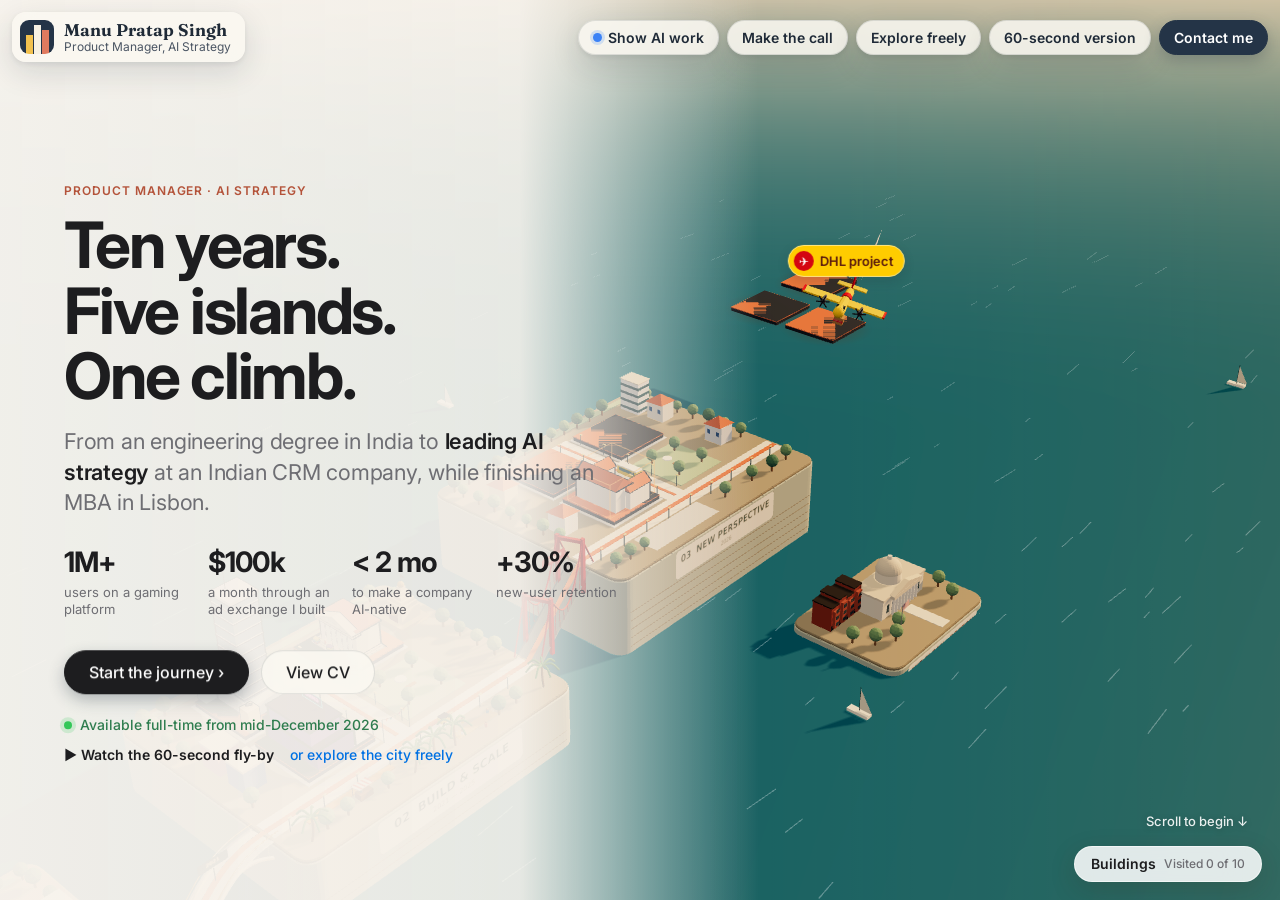
==== commit f1da10f6: "Preview: buildings stand out Co-Authored-By: Claude Opus 5.5 <noreply@anthropic.com>" ====
--- a/index.html
+++ b/index.html
@@ -4,7 +4,7 @@
     <meta charset="utf-8" />
     <meta name="robots" content="noindex, nofollow" />
     <meta name="viewport" content="width=device-width, initial-scale=1, viewport-fit=cover" />
-    <title>PREVIEW · Manu City</title>
+    <title>PREVIEW · Manu City · Manu Pratap Singh</title>
     <meta
       name="description"
       content="Manu Pratap Singh, Product Manager (AI Strategy). Ten years of work as a 3D city: GMNG (1M+ users), XY ADS (an ad exchange with $100k a month in ad spend running through it), MR Neo (AI strategy), The Lisbon MBA with MIT Sloan, and Lará, an AI hotel platform. Available from mid-December 2026."
@@ -42,8 +42,8 @@
       };
       setTimeout(function () { window.__cityFallback('slow'); }, 4000);
     </script>
-    <script type="module" crossorigin src="./assets/index-r5ooWvHx.js"></script>
-    <link rel="stylesheet" crossorigin href="./assets/index-ZUEGdfQ6.css">
+    <script type="module" crossorigin src="./assets/main-CE2Lo99D.js"></script>
+    <link rel="stylesheet" crossorigin href="./assets/main-BIMsGnGE.css">
   </head>
   <body>
     <main id="cv-static" aria-labelledby="cvs-name">
@@ -160,6 +160,7 @@
       <div id="ai-legend" role="status" hidden>
         <span><span class="ai-chip built">✦ Built with AI</span> I used AI tools to build or run it</span>
         <span><span class="ai-chip subject">✦ AI subject</span> AI is the topic, not the tool</span>
+        <a href="how-built/">How I built it with AI ›</a>
         <button type="button" data-ai-off>Done</button>
       </div>
       <section id="story" aria-label="The story, chapter by chapter" hidden></section>
--- a/assets/main-BIMsGnGE.css
+++ b/assets/main-BIMsGnGE.css
@@ -0,0 +1 @@
+:root{--ink: #1f2a37;--ink-2: #4b5563;--ink-3: #7b8494;--paper: #fbf8f2;--paper-2: #f3ece0;--line: rgba(31, 42, 55, .12);--accent: #e07a5f;--accent-ink: #b4533a;--gold: #f2c14e;--navy: #243447;--good: #2f855a;--glass: rgba(251, 248, 242, .86);--shadow: 0 10px 30px rgba(31, 42, 55, .14), 0 2px 6px rgba(31, 42, 55, .08);--radius: 16px;--panel-w: 420px;--serif: "Fraunces", Georgia, serif;--sans: "Inter", system-ui, -apple-system, sans-serif}*{box-sizing:border-box}html,body{margin:0;height:100%;overflow:hidden}body{font-family:var(--sans);color:var(--ink);background:linear-gradient(180deg,#cfe5e3,#dcebe8 45%,#e9efe9);-webkit-font-smoothing:antialiased}button{font:inherit;color:inherit;cursor:pointer}a{color:inherit}kbd{font-family:var(--sans);font-size:11px;padding:1px 5px;border-radius:5px;border:1px solid var(--line);background:#fff}:focus-visible{outline:3px solid var(--gold);outline-offset:2px}#app{position:fixed;top:0;right:0;bottom:0;left:0}#scene{position:absolute;top:0;right:0;bottom:0;left:0;width:100%;height:100%;display:block;touch-action:none}#scene.hovering{cursor:pointer}.ghost,.primary,.icon{border:1px solid var(--line);background:var(--glass);backdrop-filter:blur(10px);-webkit-backdrop-filter:blur(10px);border-radius:999px;padding:8px 14px;font-weight:600;font-size:14px;transition:transform .15s ease,background .15s ease,box-shadow .15s ease;white-space:nowrap}.ghost:hover,.icon:hover{background:#fff}.primary{background:var(--navy);color:#fff;border-color:var(--navy);box-shadow:0 6px 16px #2434474d}.primary:hover{background:#1a2736;transform:translateY(-1px)}.icon{width:36px;height:36px;padding:0;display:grid;place-items:center;font-size:20px;line-height:1}#topbar{position:absolute;top:12px;left:12px;right:12px;z-index:20;display:grid;grid-template-columns:1fr auto 1fr;align-items:center;gap:12px;pointer-events:none}#topbar>*{pointer-events:auto}.brand{justify-self:start;display:flex;align-items:center;gap:10px;border:0;background:var(--glass);backdrop-filter:blur(10px);-webkit-backdrop-filter:blur(10px);padding:8px 14px 8px 8px;border-radius:14px;box-shadow:var(--shadow);text-align:left}.brand-mark{width:34px;height:34px;border-radius:9px;background:linear-gradient(to top,var(--gold) 0 55%,transparent 55%) 6px 100% / 7px 100% no-repeat,linear-gradient(to top,#f7f1e3 0 85%,transparent 85%) 14px 100% / 7px 100% no-repeat,linear-gradient(to top,var(--accent) 0 70%,transparent 70%) 22px 100% / 7px 100% no-repeat,var(--navy)}.brand-text{display:flex;flex-direction:column;line-height:1.15}.brand-text strong{font-family:var(--serif);font-size:17px;font-weight:650}.brand-text span{font-size:12px;color:var(--ink-2)}.tour{display:flex;align-items:center;gap:6px;padding:5px;border-radius:999px;background:var(--glass);backdrop-filter:blur(10px);-webkit-backdrop-filter:blur(10px);box-shadow:var(--shadow)}.tour .ghost,.tour .icon{background:transparent;border-color:transparent;box-shadow:none}.tour .ghost:hover,.tour .icon:hover{background:#ffffffe6}#tour-label{min-width:220px;text-align:center;font-size:14px;font-weight:600;padding:0 4px}#tour-label .n{color:var(--ink-3);font-weight:500;margin-right:6px}.actions .ghost{box-shadow:var(--shadow)}#btn-drive.active{background:var(--gold);border-color:var(--gold)}#timeline{position:absolute;left:50%;bottom:18px;transform:translate(-50%);z-index:15;width:min(620px,calc(100% - 32px));display:flex;align-items:center;gap:12px;background:var(--glass);backdrop-filter:blur(10px);-webkit-backdrop-filter:blur(10px);border-radius:999px;padding:8px 16px 8px 8px;box-shadow:var(--shadow);transition:opacity .25s ease,transform .25s ease}#timeline.hidden{opacity:0;pointer-events:none;transform:translate(-50%) translateY(20px)}#timeline .icon{background:var(--navy);color:#fff;border:0;font-size:13px;flex:none}.track{position:relative;flex:1;padding-bottom:14px}.ticks{position:absolute;left:0;right:0;bottom:0;height:12px;font-size:10px;color:var(--ink-3)}.ticks span{position:absolute;transform:translate(-50%);font-variant-numeric:tabular-nums}#year{width:100%;accent-color:var(--accent);margin:0;height:22px}#year-out{font-family:var(--serif);font-weight:650;font-size:18px;min-width:48px;text-align:right;font-variant-numeric:tabular-nums}#labels,#badges{position:absolute;top:0;right:0;bottom:0;left:0;pointer-events:none;z-index:10}.label{position:absolute;left:0;top:0;pointer-events:auto;transform-origin:50% 100%;display:flex;align-items:center;gap:6px;padding:5px 10px 5px 5px;border-radius:999px;border:1px solid rgba(255,255,255,.7);background:#fbf8f2eb;box-shadow:0 4px 12px #1f2a3729;font-size:13px;font-weight:600;white-space:nowrap;will-change:transform;transition:opacity .2s ease,background .15s ease}.label .n{width:20px;height:20px;border-radius:50%;display:grid;place-items:center;background:var(--navy);color:#fff;font-size:11px;font-weight:700}.label .y{color:var(--ink-3);font-weight:500;font-size:12px;display:none}.label:hover,.label.hot{background:#fff}.label:hover .y,.label.hot .y{display:inline}.label.now .n{background:var(--accent)}.label.dim{opacity:.55}.label.nudged:after{height:0}.label.vehicle{background:#fc0;border-color:#ffe680}.label.era{background:#faf7ece6;border:1px solid rgba(255,255,255,.8);font-size:12px;letter-spacing:.02em;padding:4px 11px 4px 4px}.label.era .n{background:var(--era);font-size:10px}.label.era .t{display:inline!important;text-transform:uppercase;font-size:11px;letter-spacing:.06em;color:#2f5550}.label.era .y{display:inline!important;font-size:11px}.label.era:after{display:none}.label.islet .n{background:#7a1f2b;font-size:11px}.label.booth .n{background:var(--accent);font-size:12px}.label.booth .t,.label.islet .t{display:inline!important}.label.vehicle .n{background:#d40511;font-size:12px}.label.vehicle .t{display:inline!important;color:#5a1a0e}.label:hover{z-index:2000!important}.label.gone{opacity:0;pointer-events:none}.label:after{content:"";position:absolute;left:50%;bottom:-6px;width:2px;height:6px;background:#1f2a3759}.badge{position:absolute;left:0;top:0;transform-origin:50% 100%;pointer-events:none;padding:7px 11px;border-radius:12px;background:var(--navy);color:#fff;font-size:13px;font-weight:600;box-shadow:0 8px 20px #1f2a374d;white-space:nowrap;animation:pop .35s cubic-bezier(.2,1.4,.4,1)}.badge .big{font-family:var(--serif);font-size:20px;margin-right:6px;font-variant-numeric:tabular-nums}.badge.light{background:#fff;color:var(--ink)}.badge.alert{background:#c0392b}@keyframes pop{0%{opacity:0;scale:.6}to{opacity:1;scale:1}}#panel{position:absolute;z-index:30;top:76px;right:12px;bottom:12px;width:var(--panel-w);background:var(--paper);border-radius:20px;box-shadow:0 24px 60px #1f2a3740;display:flex;flex-direction:column;overflow:hidden;animation:slideIn .35s cubic-bezier(.2,.9,.3,1)}@keyframes slideIn{0%{transform:translate(30px);opacity:0}to{transform:none;opacity:1}}.panel-close{position:absolute;top:12px;right:12px;width:34px;height:34px;border-radius:50%;border:1px solid var(--line);background:#fff;font-size:20px;line-height:1;z-index:2}.panel-grip{display:none}#panel{transition:max-height .25s ease}.panel-body{overflow-y:auto;padding:24px 24px 28px;overscroll-behavior:contain}.chip{display:inline-flex;align-items:center;gap:6px;font-size:12px;font-weight:600;letter-spacing:.02em;padding:4px 10px;border-radius:999px;background:var(--paper-2);color:var(--ink-2)}.chip.now{background:#fde6df;color:var(--accent-ink)}.panel-body h2{font-family:var(--serif);font-weight:650;font-size:28px;line-height:1.1;margin:12px 40px 6px 0}.role{font-weight:600;margin:0 0 2px}.meta{color:var(--ink-3);font-size:13px;margin:0 0 14px}.story{font-size:15px;line-height:1.55;color:var(--ink);margin:0 0 18px}.status{font-size:13px;padding:8px 12px;border-radius:10px;background:#fff7e0;border:1px solid #f5e3a8;margin:0 0 16px}.metrics{display:grid;grid-template-columns:repeat(2,1fr);gap:8px;margin:0 0 20px}.metric{background:#fff;border:1px solid var(--line);border-radius:14px;padding:12px}.metric .v{font-family:var(--serif);font-size:26px;font-weight:650;line-height:1;font-variant-numeric:tabular-nums}.metric .l{font-size:12px;color:var(--ink-2);margin-top:6px;line-height:1.3}.panel-body h3,.quick h3{font-size:12px;text-transform:uppercase;letter-spacing:.08em;color:var(--ink-3);margin:18px 0 8px}.highlights{margin:0;padding:0;list-style:none}.highlights li{position:relative;padding:8px 0 8px 18px;font-size:14px;line-height:1.5;border-top:1px solid var(--line)}.highlights li:first-child{border-top:0}.highlights li:before{content:"";position:absolute;left:2px;top:16px;width:7px;height:7px;border-radius:2px;background:var(--accent)}.tags{display:flex;flex-wrap:wrap;gap:6px;margin-top:16px}.tags span{font-size:12px;padding:4px 9px;border-radius:999px;border:1px solid var(--line);color:var(--ink-2)}.shots{display:grid;grid-auto-flow:column;grid-auto-columns:46%;gap:10px;overflow-x:auto;padding-bottom:6px;scroll-snap-type:x mandatory}.shots figure{margin:0;scroll-snap-align:start}.shots img{width:100%;border-radius:14px;border:1px solid var(--line);display:block;background:#eee}.shots figcaption{font-size:11px;color:var(--ink-2);margin-top:6px;line-height:1.35}.certs{list-style:none;margin:0;padding:0;display:grid;gap:8px}.certs li{background:#fff;border:1px solid var(--line);border-radius:12px;padding:10px 12px;font-size:14px;transition:box-shadow .2s,border-color .2s}.certs li.hot{border-color:var(--gold);box-shadow:0 0 0 3px #f2c14e59}.certs .t{font-weight:600;line-height:1.35}.certs li[tabindex]{cursor:pointer}.certs li[tabindex]:hover{border-color:#f2c14ecc}.certs .floor{display:inline-block;font-size:11px;font-weight:700;color:var(--accent-ink);background:#fde6df;border-radius:6px;padding:1px 6px;margin-right:6px;vertical-align:1px}.howto{font-size:13px;color:var(--ink-2);margin:-2px 0 10px}.badge.floor-tag{font-size:12px;padding:5px 9px;transform-origin:0 100%}.badge.floor-tag.picked{background:var(--gold);color:var(--ink)}.certs .s{font-size:12px;color:var(--ink-3);margin-top:3px;display:flex;justify-content:space-between;gap:8px}.certs a{color:var(--accent-ink);font-weight:600;text-decoration:none}.links{display:flex;flex-wrap:wrap;gap:8px;margin-top:18px}.links a,.links button{text-decoration:none}.panel-nav{display:flex;justify-content:space-between;gap:8px;margin-top:26px;padding-top:16px;border-top:1px solid var(--line)}.panel-nav button{flex:1}#camctl{position:absolute;left:16px;bottom:18px;z-index:15;display:flex;flex-direction:column;align-items:center;gap:2px;padding:5px;border-radius:16px;background:var(--glass);backdrop-filter:blur(10px);-webkit-backdrop-filter:blur(10px);box-shadow:var(--shadow)}#camctl button{width:38px;height:38px;border:0;border-radius:11px;background:transparent;font-size:20px;font-weight:600;line-height:1;display:grid;place-items:center;color:var(--ink)}#camctl button:hover{background:#fff}#camctl button:active{transform:scale(.94)}#camctl .sep{width:22px;height:1px;background:var(--line);margin:2px 0}#camctl[hidden]{display:none}#intro{position:absolute;left:0;right:0;top:18%;z-index:25;text-align:center;pointer-events:none}.intro-year{font-family:var(--serif);font-size:clamp(64px,14vw,150px);font-weight:650;color:#fff;line-height:1;text-shadow:0 6px 30px rgba(31,42,55,.35);font-variant-numeric:tabular-nums}.intro-line{font-size:16px;font-weight:600;color:var(--ink);background:var(--glass);display:inline-block;padding:8px 16px;border-radius:999px;margin:14px 0 0;box-shadow:var(--shadow)}#btn-skip{pointer-events:auto;display:block;margin:14px auto 0;box-shadow:var(--shadow)}#hint{position:absolute;left:50%;bottom:92px;transform:translate(-50%);z-index:14;font-size:13px;font-weight:600;background:var(--navy);color:#fff;padding:9px 16px;border-radius:999px;box-shadow:var(--shadow);white-space:nowrap;animation:pop .4s ease}#drive-hud{position:absolute;top:0;right:0;bottom:0;left:0;pointer-events:none;z-index:16}#drive-hud>*{pointer-events:auto}.drive-help{position:absolute;left:50%;bottom:22px;transform:translate(-50%);background:var(--glass);padding:9px 16px;border-radius:999px;font-size:13px;box-shadow:var(--shadow);white-space:nowrap}#drive-enter{position:absolute;left:50%;bottom:72px;transform:translate(-50%);font-size:15px;padding:12px 20px;animation:pop .3s ease}#drive-exit{position:absolute;right:16px;bottom:18px;box-shadow:var(--shadow)}#joystick{display:none;position:absolute;left:28px;bottom:28px;width:120px;height:120px;border-radius:50%;background:#fbf8f28c;border:2px solid rgba(255,255,255,.8);touch-action:none}#joystick .knob{position:absolute;left:50%;top:50%;width:52px;height:52px;margin:-26px 0 0 -26px;border-radius:50%;background:var(--navy);box-shadow:var(--shadow)}.modal{position:absolute;top:0;right:0;bottom:0;left:0;z-index:50;display:grid;place-items:center;background:#1f2a3759;padding:16px;animation:fade .2s ease}@keyframes fade{0%{opacity:0}}.modal[hidden]{display:none}.modal-card{position:relative;width:min(440px,100%);background:var(--paper);border-radius:22px;padding:28px;box-shadow:0 30px 80px #0000004d;animation:pop .3s ease}.modal-card h2{font-family:var(--serif);font-size:30px;margin:4px 0 8px}.modal-card p{color:var(--ink-2);line-height:1.5;margin:0 0 18px}.eyebrow{font-size:12px;font-weight:700;letter-spacing:.08em;text-transform:uppercase;color:var(--accent-ink)!important;margin:0!important}.claim-actions{display:grid;gap:10px}.claim-actions a,.claim-actions button{display:flex;align-items:center;gap:12px;padding:14px 16px;border-radius:14px;text-decoration:none;text-align:left;border:1px solid var(--line);background:#fff;font-weight:600;font-size:15px}.claim-actions a:hover,.claim-actions button:hover{border-color:var(--navy)}.claim-actions .ic{width:36px;height:36px;border-radius:10px;display:grid;place-items:center;background:var(--paper-2);font-size:18px;flex:none}.claim-actions small{display:block;font-weight:500;color:var(--ink-3);font-size:12px;margin-top:2px}.claim-actions .main{background:var(--navy);color:#fff;border-color:var(--navy)}.claim-actions .main .ic{background:#ffffff26}.claim-actions .main small{color:#ffffffb3}.quick{position:absolute;top:0;right:0;bottom:0;left:0;z-index:40;overflow-y:auto;background:var(--paper);animation:fade .2s ease}.quick[hidden]{display:none}.quick-inner{max-width:760px;margin:0 auto;padding:28px 20px 80px}.quick-top{position:sticky;top:0;z-index:2;background:#fbf8f2f2;-webkit-backdrop-filter:blur(8px);backdrop-filter:blur(8px);border-bottom:1px solid var(--line)}.quick-top .bar{max-width:760px;margin:0 auto;padding:12px 20px;display:flex;justify-content:space-between;align-items:center;gap:12px}.quick h1{font-family:var(--serif);font-size:clamp(34px,6vw,52px);line-height:1.05;margin:18px 0 8px}.quick .lede{font-size:17px;color:var(--ink-2);margin:0 0 18px}.quick article{border-top:1px solid var(--line);padding:26px 0}.quick article h2{font-family:var(--serif);font-size:26px;margin:8px 0 4px}.quick .metrics{grid-template-columns:repeat(auto-fill,minmax(150px,1fr))}#loading{position:absolute;top:0;right:0;bottom:0;left:0;z-index:60;display:grid;place-content:center;justify-items:center;gap:14px;background:#dcebe8;font-weight:600;color:var(--ink-2);transition:opacity .5s ease}#loading.done{opacity:0;pointer-events:none}.spinner{width:36px;height:36px;border-radius:50%;border:3px solid rgba(31,42,55,.15);border-top-color:var(--accent);animation:spin .9s linear infinite}@keyframes spin{to{transform:rotate(360deg)}}[hidden]{display:none!important}@media(max-width:1100px){.actions #btn-quick{display:none}#tour-label{min-width:160px}}@media(max-width:860px){#topbar{grid-template-columns:1fr auto;grid-template-rows:auto auto;top:8px;left:8px;right:8px;gap:8px}.brand{grid-column:1}.actions{grid-column:2;grid-row:1}.tour{grid-column:1 / -1;grid-row:2;justify-self:center}.actions #btn-drive span{display:none}.actions #btn-quick{display:inline-block}#panel{top:auto;left:0;right:0;bottom:0;width:auto;max-height:52vh;border-radius:22px 22px 0 0;animation:slideUp .35s cubic-bezier(.2,.9,.3,1)}@keyframes slideUp{0%{transform:translateY(40px);opacity:0}to{transform:none;opacity:1}}.panel-grip{display:block;width:100%;height:22px;border:0;background:transparent;flex:none;position:relative;cursor:pointer}.panel-grip:before{content:"";position:absolute;left:50%;top:9px;width:44px;height:5px;margin-left:-22px;border-radius:3px;background:#1f2a3740}#panel.collapsed{max-height:30vh}#camctl{top:118px;bottom:auto;left:8px;padding:3px}#camctl button{width:34px;height:34px;font-size:18px}.panel-body{padding:14px 18px 28px}.panel-body h2{font-size:24px}#hint{bottom:86px;font-size:12px;white-space:normal;text-align:center;width:max-content;max-width:calc(100% - 32px)}#joystick{display:block}.drive-help{display:none}}@media(max-width:520px){.brand-text span{display:none}.brand-text strong{font-size:15px}.brand{padding:6px 10px 6px 6px}.brand-mark{width:28px;height:28px}.actions{gap:6px}.actions .ghost,.actions .primary{padding:7px 11px;font-size:13px}.actions #btn-quick{display:none}#tour-label{min-width:0;max-width:170px;overflow:hidden;text-overflow:ellipsis;font-size:13px}.tour #btn-overview{padding:7px 10px;font-size:13px}.label{font-size:11px;padding:3px 8px 3px 3px}.label .n{width:17px;height:17px;font-size:10px}.label .t{display:none}.label.hot .t,.label.always .t{display:inline}#timeline{bottom:10px}.label.era .y{display:none!important}.label.era .t{font-size:10px}.badge.floor-tag{font-size:11px;padding:4px 8px}}@media(prefers-reduced-motion:reduce){*,*:before,*:after{animation-duration:.01ms!important;transition-duration:.01ms!important}}:root{--sys: -apple-system, BlinkMacSystemFont, "SF Pro Display", "SF Pro Text", "Inter", system-ui, sans-serif;--ink-apple: #1d1d1f;--ink-apple-2: #6e6e73;--hair: rgba(0, 0, 0, .08);--frost: rgba(255, 255, 255, .86);--blue: #0071e3;--col: min(500px, 40vw)}body{background:linear-gradient(180deg,#efc6a0,#f3d6b8 40%,#ead8c4)}#tint{position:absolute;top:0;right:0;bottom:0;left:0;pointer-events:none;mix-blend-mode:soft-light;background:linear-gradient(90deg,#5078dc4d,#fff0,#ffaa5a38)}body.tall #tint{background:linear-gradient(0deg,#5078dc4d,#fff0,#ffaa5a38)}#topbar{grid-template-columns:1fr auto}.actions{justify-self:end;display:flex;gap:8px}.actions #btn-quick{display:inline-block}#btn-mode .short,#btn-quick .short{display:none}#title{position:absolute;top:0;right:0;bottom:0;left:0;z-index:15;pointer-events:none;font-family:var(--sys);color:var(--ink-apple)}#title[hidden]{display:none}.title-fade{position:absolute;top:0;right:0;bottom:0;left:0;background:linear-gradient(90deg,rgba(248,244,238,.97) 0%,rgba(248,244,238,.92) max(30%,520px),rgba(248,244,238,0) max(54%,760px))}.title-inner{position:absolute;left:clamp(24px,5vw,72px);top:50%;transform:translateY(-46%);width:min(560px,46vw);pointer-events:auto;animation:rise .8s cubic-bezier(.2,.9,.3,1) both}@keyframes rise{0%{opacity:0;transform:translateY(-40%)}to{opacity:1;transform:translateY(-46%)}}#title .eyebrow,#story .eyebrow,.card-eyebrow{font:600 12px/1.2 var(--sys);letter-spacing:.08em;text-transform:uppercase;color:var(--accent-ink);margin:0}#title h1{font:700 clamp(44px,5vw,72px)/1.02 var(--sys);letter-spacing:-.035em;margin:14px 0 18px}.title-lede{font:400 clamp(18px,1.7vw,23px)/1.4 var(--sys);color:var(--ink-apple-2);margin:0 0 30px;letter-spacing:-.01em}.title-lede strong{color:var(--ink-apple);font-weight:600}.title-stats{display:grid;grid-template-columns:repeat(4,1fr);gap:16px;margin:0 0 32px}.title-stats b{display:block;font:700 clamp(22px,2.2vw,30px)/1 var(--sys);letter-spacing:-.03em}.title-stats span{display:block;font:400 13px/1.3 var(--sys);color:var(--ink-apple-2);margin-top:8px}.title-actions{display:flex;gap:12px;flex-wrap:wrap}.big{padding:13px 24px;font:500 16px/1 var(--sys)}#title .primary.big{background:var(--ink-apple);border-color:var(--ink-apple)}.title-avail{margin:22px 0 0;display:flex;align-items:center;gap:8px;font:500 14px/1.3 var(--sys);color:#2f7d4f}.title-avail i{width:8px;height:8px;border-radius:50%;background:#34c759;box-shadow:0 0 0 4px #34c7592e;flex:none}.title-explore{margin-top:14px;border:0;background:none;padding:0;font:500 14px/1 var(--sys);color:var(--blue)}.title-explore:hover{text-decoration:underline}.title-hint{position:absolute;right:32px;bottom:28px;margin:0;font:500 13px/1 var(--sys);color:#ffffffe6;text-shadow:0 1px 6px rgba(0,0,0,.25);animation:bob 2.4s ease-in-out infinite}@keyframes bob{50%{transform:translateY(4px)}}#title .title-inner,#title .title-fade,#title .title-hint{transition:opacity .4s ease,transform .45s cubic-bezier(.5,0,.2,1)}#title.tucked .title-inner{opacity:0;transform:translate(-30%,-46%) scale(.55);animation:none}#title.tucked .title-fade,#title.tucked .title-hint{opacity:0}.title-tab{position:absolute;z-index:16;left:16px;bottom:20px;width:200px;display:flex;flex-direction:column;gap:4px;padding:14px 16px;border-radius:18px;text-align:left;font-family:var(--sys);color:var(--ink-apple);border:1px solid rgba(255,255,255,.6);background:var(--frost);backdrop-filter:blur(20px) saturate(180%);-webkit-backdrop-filter:blur(20px) saturate(180%);box-shadow:0 10px 34px #3c28142e;transition:transform .2s ease,box-shadow .2s ease}.title-tab[hidden]{display:none}.title-tab.fresh{animation:tabIn .5s cubic-bezier(.2,.9,.3,1) .2s both}@keyframes tabIn{0%{opacity:0;transform:translate(-30px) scale(.9)}to{opacity:1;transform:none}}.title-tab:hover{transform:translateY(-2px);box-shadow:0 14px 40px #3c281442}.tab-name{font:600 11px/1.2 var(--sys);letter-spacing:.08em;text-transform:uppercase;color:var(--accent-ink)}.tab-line{font:700 17px/1.15 var(--sys);letter-spacing:-.02em}.tab-back{margin-top:6px;font:500 13px/1 var(--sys);color:var(--blue)}#story{position:absolute;top:0;right:0;bottom:0;left:0;z-index:14;pointer-events:none;font-family:var(--sys);color:var(--ink-apple)}#story[hidden]{display:none}.story-col{position:absolute;left:0;top:0;bottom:0;width:calc(var(--col) + 60px);padding:96px 60px 40px clamp(56px,6vw,96px);display:flex;flex-direction:column;justify-content:center;pointer-events:auto;background:linear-gradient(90deg,#f8f4eef7,#f8f4eeed 78%,#f8f4ee00);transition:opacity .3s ease,transform .3s ease}.story-col.enter{animation:chapterIn .6s cubic-bezier(.2,.9,.3,1) both}@keyframes chapterIn{0%{opacity:0;transform:translateY(18px)}to{opacity:1;transform:none}}#story.away .story-col,#story.away .story-rail{opacity:0;visibility:hidden;pointer-events:none;transform:translate(-20px);transition:opacity .3s ease,transform .3s ease,visibility 0s linear .3s}#story h2{font:700 clamp(38px,4vw,54px)/1.02 var(--sys);letter-spacing:-.035em;margin:14px 0 16px}.story-lede{font:400 19px/1.45 var(--sys);color:var(--ink-apple-2);margin:0 0 22px;max-width:400px}.story-points{list-style:none;padding:0;margin:0 0 24px;max-width:420px}.story-points li{font:400 16px/1.4 var(--sys);padding:11px 0;border-top:1px solid var(--hair)}.story-points strong{font-weight:700}.story-stops,.story-actions{display:flex;flex-wrap:wrap;align-items:center;gap:8px}.story-stops>span{font:600 12px/1 var(--sys);letter-spacing:.06em;text-transform:uppercase;color:var(--ink-apple-2);margin-right:4px}.story-stops .ghost{font:500 14px/1 var(--sys);padding:9px 14px;background:#fff}.story-actions .primary{background:var(--ink-apple);border-color:var(--ink-apple)}.story-next{margin:26px 0 0;font:400 13px/1.4 var(--sys);color:var(--ink-apple-2)}.story-next button{border:0;background:none;padding:0;font:inherit;color:var(--blue)}.story-rail{position:absolute;left:22px;top:50%;transform:translateY(-50%);display:flex;flex-direction:column;gap:10px;pointer-events:auto;transition:opacity .3s ease}.story-rail button{width:10px;height:10px;padding:0;border:0;border-radius:5px;background:#0003;position:relative;transition:height .3s ease,background .3s}.story-rail button span{position:absolute;left:18px;top:50%;transform:translateY(-50%);font:600 11px/1 var(--sys);color:var(--ink-apple-2);opacity:0;transition:opacity .2s}.story-rail button:hover span,.story-rail button.on span{opacity:1}.story-rail button.on{height:30px;background:var(--ink-apple)}#eras{position:absolute;top:0;right:0;bottom:0;left:0;pointer-events:none;z-index:6;opacity:0;transition:opacity .35s ease;font-family:var(--sys)}#eras.on{opacity:1}#eras.on .era{pointer-events:auto}.era{position:absolute;left:0;top:0;width:212px;padding:14px 16px 15px;border-radius:18px;text-align:left;color:var(--ink-apple);background:var(--frost);backdrop-filter:blur(20px) saturate(180%);-webkit-backdrop-filter:blur(20px) saturate(180%);border:1px solid rgba(255,255,255,.6);box-shadow:0 10px 34px #3c281429;pointer-events:none;transition:box-shadow .2s ease}.era:hover{box-shadow:0 14px 40px #3c281442}.era span{display:block}.era .n{font:600 11px/1 var(--sys);letter-spacing:.08em;color:var(--accent-ink)}.era .t{font:700 19px/1.1 var(--sys);letter-spacing:-.02em;margin:6px 0 2px}.era .y{font:400 12px/1.2 var(--sys);color:var(--ink-apple-2)}.era .h{font:600 13px/1.3 var(--sys);margin-top:10px;padding-top:10px;border-top:1px solid var(--hair)}.era:after{content:"";position:absolute;left:var(--stem, 50%);bottom:-24px;width:1px;height:24px;background:linear-gradient(#fffffff2,#fff0)}.era.next{background:#1d1d1fd1;color:#fff;border-color:#ffffff1f}.era.next .y{color:#c7c7cc}.era.next .n{color:#ffb38a}.era.next .h{border-color:#ffffff26}#eras.chips .era{width:auto;display:flex;align-items:center;gap:7px;padding:7px 12px 7px 7px;border-radius:999px;white-space:nowrap}#eras.chips .era .n{display:grid;place-items:center;width:22px;height:22px;border-radius:50%;background:var(--accent);color:#fff;font-size:10px}#eras.chips .era .t{font-size:14px;margin:0}#eras.chips .era .y{font-size:11px}#eras.chips .era .h,#eras.chips .era:after{display:none}#panel{background:#ffffffeb;backdrop-filter:blur(24px) saturate(180%);-webkit-backdrop-filter:blur(24px) saturate(180%);border-radius:28px;bottom:auto;max-height:calc(100% - 88px);font-family:var(--sys);color:var(--ink-apple)}#panel .panel-body{padding:28px 28px 22px}.card-eyebrow.now:before{content:"● ";color:#34c759}.card-title{font:700 38px/1.05 var(--sys);letter-spacing:-.03em;margin:10px 44px 6px 0}.card-role{font:500 15px/1.4 var(--sys);color:var(--ink-apple);margin:0}.card-meta{font:400 14px/1.4 var(--sys);color:var(--ink-apple-2);margin:2px 0 0}.hero{margin:24px 0 0}.hero-v{font:700 72px/.95 var(--sys);letter-spacing:-.045em}.hero-v.long{font-size:52px}.hero-l{font:500 17px/1.35 var(--sys);color:var(--ink-apple-2);margin-top:8px}.proofs{list-style:none;padding:0;margin:22px 0 0}.proofs li{display:grid;grid-template-columns:96px 1fr;gap:12px;align-items:baseline;padding:13px 0;border-top:1px solid var(--hair)}.proofs .v{font:700 21px/1.1 var(--sys);letter-spacing:-.02em}.proofs .l{font:400 14px/1.4 var(--sys);color:var(--ink-apple-2)}.card-story{font:400 16px/1.5 var(--sys);color:var(--ink-apple);margin:18px 0 0}.card-toggle{margin:16px 0 0;border:0;background:none;padding:0;font:500 15px/1 var(--sys);color:var(--blue)}.card-more{margin-top:6px}.card-more[hidden]{display:none}.card-nav{display:flex;align-items:center;justify-content:space-between;gap:8px;margin-top:24px;padding-top:14px;border-top:1px solid var(--hair);font:500 14px/1.2 var(--sys);color:var(--ink-apple-2)}.card-nav button{border:0;background:none;padding:6px 0;font:inherit;color:var(--ink-apple-2);max-width:40%;text-align:left}.card-nav button.next{color:var(--ink-apple);font-weight:600;text-align:right}.card-nav button:hover:not([disabled]){color:var(--blue)}.card-nav button[disabled]{visibility:hidden}@media(max-width:860px){#btn-mode .long,#btn-quick .long{display:none}#btn-mode .short,#btn-quick .short{display:inline}.title-fade{background:linear-gradient(0deg,#f8f4eefa,#f8f4eeeb 52%,#f8f4ee00 72%)}.title-inner{left:18px;right:18px;top:auto;bottom:18px;width:auto;transform:none;animation-name:riseUp}@keyframes riseUp{0%{opacity:0;transform:translateY(20px)}to{opacity:1;transform:none}}#title h1{font-size:38px;margin:10px 0 12px}.title-lede{font-size:16px;margin-bottom:18px}.title-stats{grid-template-columns:repeat(2,1fr);gap:12px 16px;margin-bottom:20px}.title-stats b{font-size:22px}.title-stats span{margin-top:4px;font-size:12px}.big{padding:12px 18px;font-size:15px}.title-avail{margin-top:14px;font-size:13px}.title-hint{display:none}#title.tucked .title-inner{transform:translateY(40%) scale(.8)}.title-tab{bottom:18px;width:auto;flex-direction:row;align-items:center;gap:10px;padding:10px 14px;border-radius:999px}.title-tab .tab-name,.title-tab .tab-line{display:none}.title-tab .tab-back{margin:0;font-size:14px}.title-tab.fresh{animation-name:tabUp}@keyframes tabUp{0%{opacity:0;transform:translateY(20px)}to{opacity:1;transform:none}}.title-tab:hover{transform:none}.story-col{top:auto;right:0;width:auto;max-height:50vh;overflow:hidden;padding:20px 20px 18px;justify-content:flex-start;background:#faf7f2f2;backdrop-filter:blur(20px);-webkit-backdrop-filter:blur(20px);border-radius:24px 24px 0 0;box-shadow:0 -10px 40px #3c281426}#story.away .story-col{transform:translateY(30px)}#story h2{font-size:30px;margin:8px 0}.story-lede{font-size:15px;margin-bottom:10px}.story-points{margin-bottom:12px}.story-points li{font-size:14px;padding:7px 0}.story-stops .ghost{padding:7px 11px;font-size:13px}.story-next{margin-top:12px;font-size:12px}.story-rail{left:auto;right:12px;top:112px;transform:none;flex-direction:row}.story-rail button.on{height:10px;width:26px}.story-rail button span{display:none}#panel{max-height:60vh;border-radius:24px 24px 0 0;bottom:0}#panel .panel-body{padding:10px 20px 22px}.card-title{font-size:30px}.hero-v{font-size:56px}.hero-v.long{font-size:42px}.proofs li{grid-template-columns:80px 1fr;padding:10px 0}}@media(max-width:520px){.actions #btn-quick{display:inline-block}.brand-text{display:none}.brand{padding:6px}}.title-name{display:none}@media(max-width:860px){.title-name{display:block;font:700 17px/1.2 var(--sys);margin:0 0 6px}}@media(max-height:760px)and (min-width:861px){.title-stats{margin-bottom:22px}#title h1{font-size:56px}.story-points li{padding:8px 0;font-size:15px}}.tabs{display:flex;gap:4px;margin:18px 0 4px;padding:4px;border-radius:12px;background:#0000000d}.tab{flex:1;border:0;background:none;padding:8px 10px;border-radius:9px;font:600 14px/1 var(--sys);color:var(--ink-apple-2);display:inline-flex;align-items:center;justify-content:center;gap:6px}.tab[aria-selected=true]{background:#fff;color:var(--ink-apple);box-shadow:0 1px 4px #00000014}.tab-count{font-size:11px;min-width:18px;height:18px;padding:0 5px;border-radius:9px;display:inline-grid;place-items:center;background:var(--accent);color:#fff}.tab-pane[hidden]{display:none}.tab-pane:focus-visible{outline:3px solid var(--gold);outline-offset:2px;border-radius:8px}.cases{list-style:none;padding:0;margin:14px 0 0;display:grid;gap:10px}.case{scroll-margin-top:60px;border:1px solid var(--hair);border-radius:16px;background:#fff;overflow:hidden}.case-head{width:100%;border:0;background:none;text-align:left;padding:14px 40px 14px 16px;position:relative;display:block;font-family:var(--sys);color:var(--ink-apple)}.case-head:hover{background:#00000005}.case-title{display:block;font:700 16px/1.25 var(--sys);letter-spacing:-.01em}.case-sum{display:block;margin-top:4px;font:400 13.5px/1.4 var(--sys);color:var(--ink-apple-2)}.case-head[aria-expanded=true] .case-sum{display:none}.case-chev{position:absolute;right:16px;top:14px;font:500 20px/1 var(--sys);color:var(--ink-apple-2);transition:transform .2s ease}.case-head[aria-expanded=true] .case-chev{transform:rotate(90deg)}.case-body{padding:0 16px 16px}.case-body[hidden]{display:none}.case-status{display:inline-block;margin:0 0 6px;padding:4px 9px;border-radius:999px;background:#fff4e5;color:#9a5b12;font:600 12px/1.2 var(--sys)}.case-sec{margin-top:12px}.case-sec h4{margin:0 0 4px;font:700 11px/1.2 var(--sys);letter-spacing:.07em;text-transform:uppercase;color:var(--ink-apple-2)}.case-sec p{margin:0;font:400 14.5px/1.5 var(--sys);color:var(--ink-apple)}.case-sec ul{margin:0;padding-left:18px;font:400 14.5px/1.5 var(--sys);color:var(--ink-apple)}.case-sec li+li{margin-top:4px}.case-sec.call p{font-family:var(--serif);font-size:17px;line-height:1.35;padding-left:10px;border-left:3px solid var(--accent)}.case-sec.result p{font-weight:600}.case-media{display:grid;grid-template-columns:1fr 1fr;gap:8px;margin-top:14px}.case-media figure{margin:0}.case-media img,.case-media video{width:100%;border-radius:10px;display:block;border:1px solid var(--hair)}.case-media figcaption{font:400 12px/1.35 var(--sys);color:var(--ink-apple-2);margin-top:4px}@media(max-width:520px){.case-media{grid-template-columns:1fr}}.label{font-family:var(--sys)}.label .k{color:var(--ink-apple-2);font-weight:500;font-size:12px}.label .k:before{content:"·";margin-right:6px;color:#00000040}.label .y{display:none!important}body.labels-compact .label .k{display:none}.label.unvisited .n{position:relative}.label.unvisited .n:after{content:"";position:absolute;top:-4px;right:-4px;bottom:-4px;left:-4px;border-radius:50%;border:2px solid #f2a541;animation:beacon 2.2s ease-out infinite}@keyframes beacon{0%{transform:scale(.8);opacity:.9}to{transform:scale(1.6);opacity:0}}@media(prefers-reduced-motion:reduce){.label.unvisited .n:after{animation:none;opacity:.8;transform:none}}.label:focus-visible{outline:3px solid var(--gold);outline-offset:2px;z-index:2000!important}@media(max-width:520px){.label{font-size:12px;padding:4px 9px 4px 4px}.label .t{display:inline!important}.label .n{width:18px;height:18px;font-size:10px}.label .k{font-size:11px}}#btn-buildings{position:absolute;z-index:16;right:18px;bottom:18px;display:inline-flex;align-items:center;gap:8px;padding:10px 16px;border-radius:999px;font:600 14px/1 var(--sys);color:var(--ink-apple);background:var(--frost);border:1px solid rgba(255,255,255,.6);backdrop-filter:blur(20px);-webkit-backdrop-filter:blur(20px);box-shadow:0 8px 26px #3c28142e}#btn-buildings small{font:500 12px/1 var(--sys);color:var(--ink-apple-2)}#btn-buildings[hidden]{display:none}.title-hint{bottom:72px!important}.list-card{width:min(520px,100%);max-height:calc(100dvh - 32px);overflow-y:auto;overscroll-behavior:contain;font-family:var(--sys)}.list-card h2{font-family:var(--sys)!important;font-size:24px!important;letter-spacing:-.02em;margin:0 40px 4px 0!important}.list-sub{font-size:14px;color:var(--ink-apple-2)!important;margin:0 0 12px!important}.list-ch{margin:14px 0 6px;font:700 11px/1.2 var(--sys);letter-spacing:.08em;text-transform:uppercase;color:var(--accent-ink)}.list-items{list-style:none;padding:0;margin:0;display:grid;gap:6px}.list-items button{width:100%;display:grid;grid-template-columns:24px 1fr auto;gap:10px;align-items:center;text-align:left;padding:10px 12px;border-radius:12px;border:1px solid var(--hair);background:#fff;font:600 15px/1.25 var(--sys);color:var(--ink-apple)}.list-items button:hover{border-color:var(--navy)}.list-items .ln{width:24px;height:24px;border-radius:50%;display:grid;place-items:center;background:var(--navy);color:#fff;font-size:11px;font-weight:700}.list-items .lh{display:block;font-weight:400;font-size:13px;color:var(--ink-apple-2);margin-top:2px}.list-items .lv{font-size:12px;font-weight:600;color:#2f7d4f;white-space:nowrap}.list-items .lv.no{color:#b7791f}@media(max-width:860px){#btn-buildings{right:auto;left:14px;bottom:auto;top:66px;padding:8px 12px;font-size:13px}}body.title-mode #labels{z-index:16}:root{--ai: #3b82f6}.label .ai-chip{display:inline-flex;align-items:center;gap:3px;padding:3px 8px;border-radius:999px;font:700 11px/1 var(--sys);letter-spacing:.01em}.label .ai-chip.built{background:var(--ai);color:#fff}.label .ai-chip.subject{background:#dbeafe;color:#1e3a8a}.label.has-ai{border-color:#9cc3ff}body.labels-compact .label .ai-word{display:none}body.labels-compact .label .ai-chip{padding:3px 6px}#btn-ai{display:inline-flex;align-items:center;gap:6px}#btn-ai .dot{width:9px;height:9px;border-radius:50%;background:var(--ai);box-shadow:0 0 0 3px #3b82f633}#btn-ai[aria-pressed=true]{background:var(--ai);border-color:var(--ai);color:#fff}#btn-ai[aria-pressed=true] .dot{background:#fff}body.ai-mode .label:not(.has-ai):not(.booth):not(.gone){opacity:.35}body.ai-mode #tint{background:#0a193247;mix-blend-mode:multiply}#ai-legend{position:absolute;z-index:17;left:50%;top:70px;transform:translate(-50%);max-width:calc(100% - 28px);display:flex;flex-wrap:wrap;align-items:center;justify-content:center;gap:6px 14px;padding:10px 16px;border-radius:16px;background:#fffffff0;box-shadow:0 10px 30px #0a193240;font:500 13px/1.35 var(--sys);color:var(--ink-apple)}#ai-legend[hidden]{display:none}#ai-legend .ai-chip{display:inline-flex;gap:3px;padding:3px 8px;border-radius:999px;font:700 11px/1 var(--sys)}#ai-legend .ai-chip.built{background:var(--ai);color:#fff}#ai-legend .ai-chip.subject{background:#dbeafe;color:#1e3a8a}#ai-legend button{border:0;background:none;padding:0;font:600 13px/1 var(--sys);color:var(--ai)}@media(max-width:860px){#btn-ai{position:absolute;top:58px;right:6px;padding:8px 12px;font-size:13px}#ai-legend{top:112px;font-size:12px;padding:8px 12px}}#ai-legend.behind{display:none}.title-more{margin:14px 0 0;display:flex;flex-wrap:wrap;align-items:center;gap:6px 16px}.title-more .title-explore{margin:0}.title-flyby{border:0;background:none;padding:0;font:600 14px/1 var(--sys);color:var(--ink-apple)}.title-flyby:hover{text-decoration:underline}#flyby{position:absolute;z-index:22;left:50%;bottom:22px;transform:translate(-50%);width:min(620px,calc(100% - 28px));padding:14px 16px 12px;border-radius:20px;font-family:var(--sys);color:var(--ink-apple);background:#ffffffeb;backdrop-filter:blur(20px);-webkit-backdrop-filter:blur(20px);box-shadow:0 14px 40px #281e1440}#flyby[hidden]{display:none}.fb-progress{display:flex;gap:4px;margin-bottom:10px}.fb-progress i{flex:1;height:4px;border-radius:2px;background:#0000001a}.fb-progress i.done{background:var(--ink-apple-2)}.fb-progress i.on{background:var(--accent)}.fb-caption{display:flex;flex-wrap:wrap;align-items:baseline;gap:4px 10px;min-height:26px}.fb-caption strong{font:700 20px/1.2 var(--sys);letter-spacing:-.02em}.fb-count{font:600 12px/1 var(--sys);color:var(--ink-apple-2)}.fb-years{font:400 14px/1.2 var(--sys);color:var(--ink-apple-2)}.fb-result{font:600 15px/1.2 var(--sys);color:var(--accent-ink)}.fb-controls{display:flex;gap:8px;justify-content:flex-end;margin-top:10px}.fb-btn{border:1px solid var(--hair);background:#fff;border-radius:999px;padding:8px 14px;font:600 13px/1 var(--sys);color:var(--ink-apple)}.fb-btn.exit{background:var(--ink-apple);color:#fff;border-color:var(--ink-apple)}body.flyby-on #btn-buildings,body.flyby-on .title-tab{display:none}@media(max-width:860px){#flyby{bottom:14px}.fb-caption strong{font-size:18px}}body.flyby-on .label:not(.hot){opacity:.55}body.flyby-on .label.hot{opacity:1;z-index:3000!important;box-shadow:0 0 0 3px var(--accent),0 8px 20px #1f2a3740}.case-links{margin:14px 0 0}.case-links a{font:600 14px/1.3 var(--sys);color:var(--blue)}#ai-legend a{font:600 13px/1 var(--sys);color:var(--ai);text-decoration:none}#cv-static{position:fixed;top:0;right:0;bottom:0;left:0;z-index:100;overflow-y:auto;background:#faf7f2;color:#1d1d1f;font:400 16px/1.55 -apple-system,BlinkMacSystemFont,SF Pro Text,Inter,system-ui,sans-serif;padding:40px max(20px,calc((100vw - 760px)/2)) 64px}html:not(.js) #app,html.no-city #app{display:none}html.js:not(.no-city) #cv-static{position:absolute!important;width:1px;height:1px;padding:0;margin:-1px;overflow:hidden;clip:rect(0 0 0 0);clip-path:inset(50%);white-space:nowrap;border:0}#cv-static [data-city-only]{display:none}html.no-city.city-ready:not(.no-webgl) #cv-static [data-city-only]{display:block}#cv-static h1{font:700 40px/1.05 -apple-system,BlinkMacSystemFont,SF Pro Display,Inter,sans-serif;letter-spacing:-.03em;margin:6px 0 8px}#cv-static h2{font-size:13px;letter-spacing:.08em;text-transform:uppercase;color:#b4533a;margin:34px 0 10px}#cv-static h3{font-size:18px;margin:18px 0 2px}#cv-static .cvs-avail{display:inline-block;margin:0;padding:5px 12px;border-radius:999px;background:#e7f6ec;color:#2f7d4f;font-weight:600;font-size:14px}#cv-static .cvs-role{font-size:18px;color:#4b5563;margin:0 0 14px}#cv-static .cvs-facts{list-style:none;padding:0;margin:0 0 12px;display:flex;flex-wrap:wrap;gap:6px 22px;font-size:15px}#cv-static .cvs-facts span{font-size:12px;font-weight:700;letter-spacing:.06em;text-transform:uppercase;color:#6e6e73;margin-right:4px}#cv-static .cvs-contact a,#cv-static .cvs-foot a{color:#0071e3;font-weight:600}#cv-static .cvs-city{margin:14px 0 0;padding:12px 14px;border-radius:12px;background:#fff;border:1px solid rgba(0,0,0,.08)}#cv-static .cvs-city button{margin-left:6px;border:0;border-radius:999px;padding:8px 14px;background:#1d1d1f;color:#fff;font:600 14px/1 inherit;cursor:pointer}#cv-static .cvs-summary{font-size:18px;margin:22px 0 0}#cv-static .cvs-stats{list-style:none;padding:0;display:grid;grid-template-columns:repeat(auto-fit,minmax(160px,1fr));gap:12px}#cv-static .cvs-stats li{background:#fff;border-radius:12px;padding:12px 14px;border:1px solid rgba(0,0,0,.06);font-size:14px;color:#4b5563}#cv-static .cvs-stats strong{display:block;font-size:24px;color:#1d1d1f;letter-spacing:-.02em}#cv-static .cvs-meta{margin:0 0 6px;color:#6e6e73;font-size:14px}#cv-static ul{padding-left:20px}#cv-static li+li{margin-top:4px}#cv-static dt{font-weight:700;margin-top:8px}#cv-static dd{margin:0;color:#4b5563}@media(max-width:520px){#cv-static h1{font-size:32px}}.quick:focus{outline:none}.quick{scroll-padding-top:76px}.quick .quick-top .qv-bar{max-width:920px;display:grid;grid-template-columns:auto 1fr auto;align-items:center;gap:16px;padding:10px 20px}.qv-brand{display:flex;align-items:baseline;gap:8px;min-width:0}.qv-brand strong{font-family:var(--serif);font-weight:650;font-size:17px;white-space:nowrap}.qv-brand span{font-size:11px;font-weight:700;letter-spacing:.1em;color:var(--accent-ink);background:#fde6df;border-radius:6px;padding:2px 6px}.qv-nav{display:flex;justify-content:center;gap:2px}.qv-nav button{border:0;background:transparent;padding:7px 10px;border-radius:999px;font-size:13.5px;font-weight:500;color:var(--ink-2)}.qv-nav button:hover{background:var(--paper-2);color:var(--ink)}.qv-actions{display:flex;gap:8px;justify-content:flex-end}.quick .qv-sheet{max-width:880px;margin:28px auto 72px;padding:52px 60px 44px;background:#fff;border:1px solid var(--line);border-radius:22px;box-shadow:0 18px 50px #1f2a3714,0 2px 6px #1f2a370a}.qv-status{display:inline-flex;align-items:center;gap:8px;margin:0 0 18px;font-size:13px;font-weight:600;color:var(--good);background:#eaf5ee;border:1px solid #cfe7d8;border-radius:999px;padding:5px 12px 5px 10px}.qv-dot{width:8px;height:8px;border-radius:50%;background:var(--good);box-shadow:0 0 0 3px #2f855a2e}.quick .qv-name{font-family:var(--serif);font-weight:650;font-size:clamp(36px,6vw,54px);line-height:1.02;letter-spacing:-.01em;margin:0 0 10px}.qv-headline{font-size:20px;font-weight:600;color:var(--accent-ink);margin:0 0 4px}.qv-sub{font-size:15.5px;color:var(--ink-2);margin:0 0 20px}.qv-facts{list-style:none;margin:0 0 22px;padding:0;display:flex;flex-wrap:wrap;gap:8px 22px;font-size:14px}.qv-facts li{display:flex;gap:6px;align-items:baseline}.qv-facts li span{font-size:11px;font-weight:700;text-transform:uppercase;letter-spacing:.08em;color:var(--ink-3)}.qv-contact{display:flex;flex-wrap:wrap;gap:8px}.qv-contact a{text-decoration:none;display:inline-flex;align-items:center}.qv-print-contact{display:none}.qv-summary{font-size:16.5px;line-height:1.65;color:var(--ink);margin:34px 0 26px;max-width:70ch;padding-top:28px;border-top:1px solid var(--line)}.qv-signature{display:grid;grid-template-columns:repeat(4,1fr);gap:10px}.qv-stat{background:var(--paper);border:1px solid var(--line);border-radius:14px;padding:14px 14px 12px;display:flex;flex-direction:column}.qv-stat-v{font-family:var(--serif);font-weight:650;font-size:27px;line-height:1;color:var(--navy);font-variant-numeric:tabular-nums;white-space:nowrap}.qv-stat-l{font-size:12.5px;line-height:1.35;color:var(--ink-2);margin-top:8px;flex:1}.qv-stat-w{font-size:11px;font-weight:700;letter-spacing:.08em;text-transform:uppercase;color:var(--accent-ink);margin-top:10px}.qv-section{margin-top:40px;scroll-margin-top:72px}.quick .qv-h{display:flex;align-items:center;gap:14px;margin:0 0 22px;font-family:var(--serif);font-weight:650;font-size:24px;line-height:1.1}.quick .qv-h:after{content:"";flex:1;height:1px;background:var(--line)}.quick article.qv-entry{border-top:0;padding:0;margin:0 0 28px;scroll-margin-top:72px}.quick article.qv-entry-short{margin-bottom:20px}.qv-entry-head{display:flex;justify-content:space-between;align-items:baseline;gap:16px}.qv-entry-title{min-width:0}.quick h3.qv-role{font-family:var(--sans);font-size:17px;font-weight:650;text-transform:none;letter-spacing:0;color:var(--ink);margin:0;line-height:1.3}.qv-org{margin:2px 0 0;font-size:14.5px;color:var(--ink-2)}.qv-org strong{color:var(--ink);font-weight:650}.qv-dates{margin:0;font-size:13.5px;font-weight:500;color:var(--ink-3);white-space:nowrap;font-variant-numeric:tabular-nums}.qv-promo{margin:6px 0 0;font-size:13px;font-weight:600;color:var(--accent-ink)}.qv-context{margin:8px 0 0;font-size:14.5px;line-height:1.55;color:var(--ink-2);max-width:74ch}.qv-bullets{list-style:none;margin:10px 0 0;padding:0}.qv-bullets li{position:relative;padding:4px 0 4px 18px;font-size:14.5px;line-height:1.55;color:var(--ink)}.qv-bullets li:before{content:"";position:absolute;left:2px;top:12px;width:6px;height:6px;border-radius:2px;background:var(--accent)}.qv-bullets strong,.qv-context strong{font-weight:650;color:var(--navy)}.quick h3.qv-subh{font-family:var(--sans);font-size:12px;font-weight:700;text-transform:uppercase;letter-spacing:.1em;color:var(--ink-3);margin:30px 0 10px}.qv-certs ul{list-style:none;margin:0;padding:0}.qv-certs li{display:flex;justify-content:space-between;align-items:center;gap:16px;padding:10px 0;border-top:1px solid var(--line);font-size:14px}.qv-certs li:first-child{border-top:0;padding-top:0}.qv-certs li div{display:flex;flex-direction:column;gap:2px;min-width:0}.qv-certs li strong{font-weight:600}.qv-certs li span{font-size:12.5px;color:var(--ink-3)}.qv-certs a{flex:none;font-size:13px;font-weight:600;color:var(--accent-ink);text-decoration:none}.qv-certs a:hover{text-decoration:underline}.qv-skills{margin:0;display:grid;gap:10px}.qv-skills div{display:grid;grid-template-columns:110px 1fr;gap:16px;font-size:14.5px;line-height:1.55}.qv-skills dt{font-weight:650}.qv-skills dd{margin:0;color:var(--ink-2)}.qv-beyond p{margin:0;font-size:14.5px;line-height:1.6;color:var(--ink-2)}.qv-cta{margin-top:44px;padding:24px 26px;border-radius:18px;background:var(--navy);color:#fff;display:flex;justify-content:space-between;align-items:center;gap:20px;flex-wrap:wrap}.qv-cta-t{font-family:var(--serif);font-weight:650;font-size:24px;margin:0 0 4px}.qv-cta-s{margin:0;font-size:14px;color:#ffffffc7;max-width:46ch;line-height:1.5}.qv-cta-actions{display:flex;flex-wrap:wrap;gap:8px}.qv-cta-actions a{text-decoration:none}.qv-cta .primary{background:var(--gold);border-color:var(--gold);color:var(--ink);box-shadow:none}.qv-cta .primary:hover{background:#f5cd6a}.qv-cta .ghost{background:#ffffff14;border-color:#ffffff38;color:#fff;-webkit-backdrop-filter:none;backdrop-filter:none}.qv-cta .ghost:hover{background:#ffffff29}@media(max-width:900px){.qv-nav{display:none}.quick .quick-top .qv-bar{grid-template-columns:1fr auto}}@media(max-width:720px){.quick .qv-sheet{margin:0 auto;padding:28px 16px 40px;border:0;border-radius:0;box-shadow:none}.qv-signature{grid-template-columns:repeat(2,1fr)}.qv-stat-v{font-size:24px}.qv-entry-head{flex-direction:column;gap:2px}.qv-dates{order:2}.qv-skills div{grid-template-columns:1fr;gap:2px}.qv-summary{font-size:15.5px;margin-top:26px;padding-top:22px}.qv-section{margin-top:32px}.qv-cta{padding:22px 18px}}@media(max-width:560px){.quick .quick-top .qv-bar{padding:8px 12px;gap:8px}.qv-brand span{display:none}.qv-brand strong{font-size:15px;overflow:hidden;text-overflow:ellipsis}.qv-actions .ghost,.qv-actions .primary{padding:7px 11px;font-size:13px}.qv-long{display:none}.qv-headline{font-size:18px}.qv-facts{flex-direction:column;gap:6px}.qv-contact a{flex:1 1 auto;justify-content:center}.qv-certs li{flex-direction:column;align-items:flex-start;gap:4px}}@media(max-width:400px){.qv-brand{display:none}.quick .quick-top .qv-bar{grid-template-columns:1fr}.qv-actions{justify-content:space-between}}@media print{@page{size:A4;margin:13mm 14mm}html:has(#quick:not([hidden])),html:has(#quick:not([hidden])) body{height:auto!important;overflow:visible!important;background:#fff!important}#app:has(>#quick:not([hidden])){position:static!important}#app:has(>#quick:not([hidden]))>:not(#quick){display:none!important}.quick{position:static!important;overflow:visible!important;background:#fff!important;animation:none!important;font-size:10pt}.quick .qv-top,.qv-contact,.qv-cta,.qv-status{display:none!important}.quick .qv-sheet{max-width:none;margin:0;padding:0;border:0;border-radius:0;box-shadow:none}.qv-print-contact{display:block;margin:0;font-size:9.5pt;color:var(--ink-2)}.quick .qv-name{font-size:26pt;margin-bottom:4px}.qv-headline{font-size:12.5pt}.qv-sub{font-size:10pt;margin-bottom:6px}.qv-facts{font-size:9.5pt;margin-bottom:4px;gap:2px 16px}.qv-summary{font-size:10pt;line-height:1.5;margin:12px 0 10px;padding-top:10px;max-width:none}.qv-signature{gap:6px}.qv-stat{padding:7px 9px;background:#fff;border-radius:8px}.qv-stat-v{font-size:15pt}.qv-stat-l{font-size:8.5pt;margin-top:4px}.qv-stat-w{font-size:7.5pt;margin-top:4px}.qv-section{margin-top:16px}.quick .qv-h{font-size:13pt;margin-bottom:8px}.quick article.qv-entry{margin-bottom:10px;break-inside:avoid}.quick h3.qv-role{font-size:10.5pt}.qv-org,.qv-dates,.qv-context,.qv-bullets li,.qv-skills div,.qv-beyond p,.qv-certs li{font-size:9.5pt}.qv-context,.qv-bullets{margin-top:3px}.qv-bullets li{padding:1px 0 1px 14px;line-height:1.42}.qv-bullets li:before{top:7px;width:5px;height:5px}.quick h3.qv-subh{margin:12px 0 6px}.qv-certs li{padding:4px 0;break-inside:avoid}.qv-certs a{color:var(--ink-3);font-weight:400;font-size:8.5pt}.qv-certs a:after{content:" " attr(href)}.qv-skills{gap:4px}.qv-skills div{grid-template-columns:80px 1fr}.qv-section,.qv-signature{break-inside:auto}.quick *{-webkit-print-color-adjust:exact;print-color-adjust:exact}}.qv-cases{margin:28px 0 8px}.qv-case-grid{display:grid;grid-template-columns:repeat(3,1fr);gap:12px}.quick article.qv-case{margin:0;border-top:1px solid var(--line);background:#fff;border:1px solid var(--line);border-radius:16px;padding:16px;display:flex;flex-direction:column;gap:6px}.qv-case-where{margin:0;font-size:11px;font-weight:700;letter-spacing:.08em;text-transform:uppercase;color:var(--accent-ink)}.quick .qv-case h3{margin:0;font-family:var(--serif);font-size:18px;line-height:1.25;letter-spacing:0;text-transform:none;color:var(--ink)}.qv-case p{margin:0;font-size:14px;line-height:1.45;color:var(--ink-2)}.qv-case p span{font-weight:700;color:var(--ink)}.qv-case-r{color:var(--ink)!important}.qv-case-open{margin-top:auto;align-self:flex-start;border:0;background:none;padding:6px 0 0;font-weight:600;font-size:14px;color:#0071e3;cursor:pointer}.qv-call{margin-top:14px;display:flex;align-items:center;justify-content:space-between;gap:16px;padding:16px 18px;border-radius:16px;background:var(--navy);color:#fff}.qv-call-t{margin:0;font-weight:700;font-size:17px}.qv-call-s{margin:2px 0 0;font-size:14px;color:#ffffffbf}.qv-call .primary{background:#fff;color:var(--navy);border-color:#fff;flex:none}@media(max-width:820px){.qv-case-grid{grid-template-columns:1fr}}@media print{.qv-case-open,.qv-call{display:none!important}}.quick .qv-signature{margin-top:18px}.quick article.qv-case{padding:16px;border:1px solid var(--line);border-radius:16px}.modal.game{z-index:60}.game-card{width:min(600px,100%);max-height:calc(100dvh - 32px);overflow-y:auto;overscroll-behavior:contain;padding:26px 28px 24px}.game-head{display:flex;align-items:center;justify-content:space-between;gap:12px;margin:0 40px 10px 0}.game-head .eyebrow{margin:0;color:var(--accent-ink);font-size:12px;font-weight:700;letter-spacing:.08em;text-transform:uppercase}.game-progress{display:flex;align-items:center;gap:10px;font-size:13px;font-weight:600;color:var(--ink-3)}.game-dots{display:flex;gap:5px}.game-dots i{width:7px;height:7px;border-radius:50%;background:var(--line)}.game-dots i.done{background:var(--ink-3)}.game-dots i.on{background:var(--accent);width:18px;border-radius:4px}.game-intro{font-size:14px;color:var(--ink-3);margin:0 0 10px}.game-card h2{font-size:26px;line-height:1.15;margin:4px 0 10px}.game-card h2:focus{outline:none}.game-card h2:focus-visible{outline:3px solid var(--gold);outline-offset:4px;border-radius:4px}.game-situation{color:var(--ink)!important;font-size:16px;line-height:1.5;margin:0 0 16px!important}.game-options{display:grid;gap:10px}.game-option{display:grid;grid-template-columns:30px 1fr;gap:12px;align-items:start;text-align:left;width:100%;padding:13px 14px;border-radius:14px;border:1.5px solid var(--line);background:#fff;font:500 15px/1.45 var(--sans);color:var(--ink);transition:border-color .15s ease,background .15s ease,opacity .2s ease}.game-option:hover:not([disabled]){border-color:var(--navy)}.game-option[disabled]{cursor:default}.game-letter{width:30px;height:30px;border-radius:9px;display:grid;place-items:center;background:var(--paper-2);font-weight:700;font-size:14px}.game-tag{grid-column:2;justify-self:start;margin-top:2px;font-size:11px;font-weight:700;letter-spacing:.06em;text-transform:uppercase;padding:3px 8px;border-radius:999px;background:var(--paper-2);color:var(--ink-2)}.game-option.picked{border-color:var(--navy)}.game-option.picked .game-letter{background:var(--navy);color:#fff}.game-option.manu{border-color:var(--good);background:#f1f8f3}.game-option.manu .game-letter,.game-option.manu .game-tag{background:var(--good);color:#fff}.game-option.other{opacity:.55}.game-reveal:empty{display:none}.game-reveal{margin-top:18px;padding-top:16px;border-top:1px solid var(--line);animation:fade .25s ease}.game-verdict{font-weight:700;color:var(--ink)!important;margin:0 0 6px!important}.game-verdict.same{color:var(--good)!important}.game-reveal h3{font-size:12px;text-transform:uppercase;letter-spacing:.08em;color:var(--ink-3);margin:12px 0 6px}.game-outcome{color:var(--ink)!important;margin:0 0 12px!important}.game-lesson{font-family:var(--serif);font-size:19px;line-height:1.35;color:var(--ink)!important;margin:0 0 16px!important;padding-left:12px;border-left:3px solid var(--accent)}.game-actions,.game-end-actions{display:flex;flex-wrap:wrap;gap:10px;justify-content:flex-end}.game-actions .primary,.game-actions .ghost,.game-end-actions a,.game-end-actions button{text-decoration:none;padding:10px 16px;font-size:14px}.game-band{font-family:var(--serif);font-size:21px;line-height:1.35;color:var(--ink)!important}.game-best{font-size:14px;color:var(--ink-3)!important}.game-end-actions{justify-content:flex-start;margin-top:4px}.game-again{margin-top:16px;border:0;background:none;padding:0;font-weight:600;font-size:14px;color:var(--accent-ink)}.game-again:hover{text-decoration:underline}#btn-call .short{display:none}@media(max-width:520px){.game-card{padding:20px 18px 18px;border-radius:18px}.game-card h2{font-size:22px}.game-situation{font-size:15px}.game-option{padding:11px 12px;font-size:14px;gap:10px;grid-template-columns:26px 1fr}.game-letter{width:26px;height:26px;font-size:13px}.game-lesson{font-size:17px}.game-actions{justify-content:stretch}.game-actions>*{flex:1;text-align:center}#btn-call .long{display:none}#btn-call .short{display:inline}}
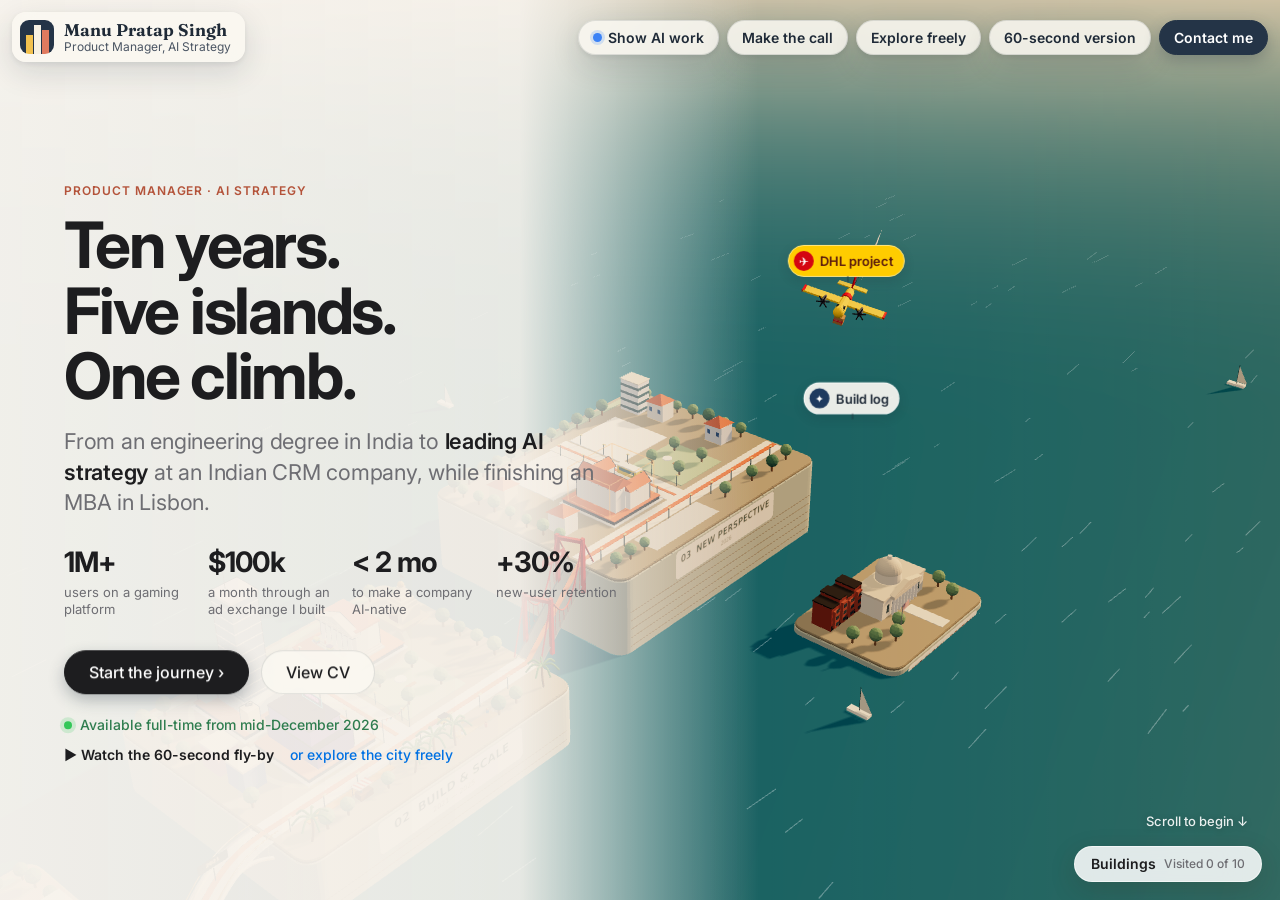
==== commit 69c01804: "Preview: flicker fix, build-log sign, Phase 6 Co-Authored-By: Claude Opus 5.5 <noreply@anthropic.com" ====
--- a/index.html
+++ b/index.html
@@ -42,8 +42,8 @@
       };
       setTimeout(function () { window.__cityFallback('slow'); }, 4000);
     </script>
-    <script type="module" crossorigin src="./assets/main-CE2Lo99D.js"></script>
-    <link rel="stylesheet" crossorigin href="./assets/main-BIMsGnGE.css">
+    <script type="module" crossorigin src="./assets/main-BLgYeeZY.js"></script>
+    <link rel="stylesheet" crossorigin href="./assets/main-DilvOrw0.css">
   </head>
   <body>
     <main id="cv-static" aria-labelledby="cvs-name">
--- a/assets/main-DilvOrw0.css
+++ b/assets/main-DilvOrw0.css
@@ -0,0 +1 @@
+:root{--ink: #1f2a37;--ink-2: #4b5563;--ink-3: #7b8494;--paper: #fbf8f2;--paper-2: #f3ece0;--line: rgba(31, 42, 55, .12);--accent: #e07a5f;--accent-ink: #b4533a;--gold: #f2c14e;--navy: #243447;--good: #2f855a;--glass: rgba(251, 248, 242, .86);--shadow: 0 10px 30px rgba(31, 42, 55, .14), 0 2px 6px rgba(31, 42, 55, .08);--radius: 16px;--panel-w: 420px;--serif: "Fraunces", Georgia, serif;--sans: "Inter", system-ui, -apple-system, sans-serif}*{box-sizing:border-box}html,body{margin:0;height:100%;overflow:hidden}body{font-family:var(--sans);color:var(--ink);background:linear-gradient(180deg,#cfe5e3,#dcebe8 45%,#e9efe9);-webkit-font-smoothing:antialiased}button{font:inherit;color:inherit;cursor:pointer}a{color:inherit}kbd{font-family:var(--sans);font-size:11px;padding:1px 5px;border-radius:5px;border:1px solid var(--line);background:#fff}:focus-visible{outline:3px solid var(--gold);outline-offset:2px}#app{position:fixed;top:0;right:0;bottom:0;left:0}#scene{position:absolute;top:0;right:0;bottom:0;left:0;width:100%;height:100%;display:block;touch-action:none}#scene.hovering{cursor:pointer}.ghost,.primary,.icon{border:1px solid var(--line);background:var(--glass);backdrop-filter:blur(10px);-webkit-backdrop-filter:blur(10px);border-radius:999px;padding:8px 14px;font-weight:600;font-size:14px;transition:transform .15s ease,background .15s ease,box-shadow .15s ease;white-space:nowrap}.ghost:hover,.icon:hover{background:#fff}.primary{background:var(--navy);color:#fff;border-color:var(--navy);box-shadow:0 6px 16px #2434474d}.primary:hover{background:#1a2736;transform:translateY(-1px)}.icon{width:36px;height:36px;padding:0;display:grid;place-items:center;font-size:20px;line-height:1}#topbar{position:absolute;top:12px;left:12px;right:12px;z-index:20;display:grid;grid-template-columns:1fr auto 1fr;align-items:center;gap:12px;pointer-events:none}#topbar>*{pointer-events:auto}.brand{justify-self:start;display:flex;align-items:center;gap:10px;border:0;background:var(--glass);backdrop-filter:blur(10px);-webkit-backdrop-filter:blur(10px);padding:8px 14px 8px 8px;border-radius:14px;box-shadow:var(--shadow);text-align:left}.brand-mark{width:34px;height:34px;border-radius:9px;background:linear-gradient(to top,var(--gold) 0 55%,transparent 55%) 6px 100% / 7px 100% no-repeat,linear-gradient(to top,#f7f1e3 0 85%,transparent 85%) 14px 100% / 7px 100% no-repeat,linear-gradient(to top,var(--accent) 0 70%,transparent 70%) 22px 100% / 7px 100% no-repeat,var(--navy)}.brand-text{display:flex;flex-direction:column;line-height:1.15}.brand-text strong{font-family:var(--serif);font-size:17px;font-weight:650}.brand-text span{font-size:12px;color:var(--ink-2)}.tour{display:flex;align-items:center;gap:6px;padding:5px;border-radius:999px;background:var(--glass);backdrop-filter:blur(10px);-webkit-backdrop-filter:blur(10px);box-shadow:var(--shadow)}.tour .ghost,.tour .icon{background:transparent;border-color:transparent;box-shadow:none}.tour .ghost:hover,.tour .icon:hover{background:#ffffffe6}#tour-label{min-width:220px;text-align:center;font-size:14px;font-weight:600;padding:0 4px}#tour-label .n{color:var(--ink-3);font-weight:500;margin-right:6px}.actions .ghost{box-shadow:var(--shadow)}#btn-drive.active{background:var(--gold);border-color:var(--gold)}#timeline{position:absolute;left:50%;bottom:18px;transform:translate(-50%);z-index:15;width:min(620px,calc(100% - 32px));display:flex;align-items:center;gap:12px;background:var(--glass);backdrop-filter:blur(10px);-webkit-backdrop-filter:blur(10px);border-radius:999px;padding:8px 16px 8px 8px;box-shadow:var(--shadow);transition:opacity .25s ease,transform .25s ease}#timeline.hidden{opacity:0;pointer-events:none;transform:translate(-50%) translateY(20px)}#timeline .icon{background:var(--navy);color:#fff;border:0;font-size:13px;flex:none}.track{position:relative;flex:1;padding-bottom:14px}.ticks{position:absolute;left:0;right:0;bottom:0;height:12px;font-size:10px;color:var(--ink-3)}.ticks span{position:absolute;transform:translate(-50%);font-variant-numeric:tabular-nums}#year{width:100%;accent-color:var(--accent);margin:0;height:22px}#year-out{font-family:var(--serif);font-weight:650;font-size:18px;min-width:48px;text-align:right;font-variant-numeric:tabular-nums}#labels,#badges{position:absolute;top:0;right:0;bottom:0;left:0;pointer-events:none;z-index:10}.label{position:absolute;left:0;top:0;pointer-events:auto;transform-origin:50% 100%;display:flex;align-items:center;gap:6px;padding:5px 10px 5px 5px;border-radius:999px;border:1px solid rgba(255,255,255,.7);background:#fbf8f2eb;box-shadow:0 4px 12px #1f2a3729;font-size:13px;font-weight:600;white-space:nowrap;will-change:transform;transition:opacity .2s ease,background .15s ease}.label .n{width:20px;height:20px;border-radius:50%;display:grid;place-items:center;background:var(--navy);color:#fff;font-size:11px;font-weight:700}.label .y{color:var(--ink-3);font-weight:500;font-size:12px;display:none}.label:hover,.label.hot{background:#fff}.label:hover .y,.label.hot .y{display:inline}.label.now .n{background:var(--accent)}.label.dim{opacity:.55}.label.nudged:after{height:0}.label.vehicle{background:#fc0;border-color:#ffe680}.label.era{background:#faf7ece6;border:1px solid rgba(255,255,255,.8);font-size:12px;letter-spacing:.02em;padding:4px 11px 4px 4px}.label.era .n{background:var(--era);font-size:10px}.label.era .t{display:inline!important;text-transform:uppercase;font-size:11px;letter-spacing:.06em;color:#2f5550}.label.era .y{display:inline!important;font-size:11px}.label.era:after{display:none}.label.islet .n{background:#7a1f2b;font-size:11px}.label.booth .n{background:var(--accent);font-size:12px}.label.booth .t,.label.islet .t{display:inline!important}.label.vehicle .n{background:#d40511;font-size:12px}.label.vehicle .t{display:inline!important;color:#5a1a0e}.label:hover{z-index:2000!important}.label.gone{opacity:0;pointer-events:none}.label:after{content:"";position:absolute;left:50%;bottom:-6px;width:2px;height:6px;background:#1f2a3759}.badge{position:absolute;left:0;top:0;transform-origin:50% 100%;pointer-events:none;padding:7px 11px;border-radius:12px;background:var(--navy);color:#fff;font-size:13px;font-weight:600;box-shadow:0 8px 20px #1f2a374d;white-space:nowrap;animation:pop .35s cubic-bezier(.2,1.4,.4,1)}.badge .big{font-family:var(--serif);font-size:20px;margin-right:6px;font-variant-numeric:tabular-nums}.badge.light{background:#fff;color:var(--ink)}.badge.alert{background:#c0392b}@keyframes pop{0%{opacity:0;scale:.6}to{opacity:1;scale:1}}#panel{position:absolute;z-index:30;top:76px;right:12px;bottom:12px;width:var(--panel-w);background:var(--paper);border-radius:20px;box-shadow:0 24px 60px #1f2a3740;display:flex;flex-direction:column;overflow:hidden;animation:slideIn .35s cubic-bezier(.2,.9,.3,1)}@keyframes slideIn{0%{transform:translate(30px);opacity:0}to{transform:none;opacity:1}}.panel-close{position:absolute;top:12px;right:12px;width:34px;height:34px;border-radius:50%;border:1px solid var(--line);background:#fff;font-size:20px;line-height:1;z-index:2}.panel-grip{display:none}#panel{transition:max-height .25s ease}.panel-body{overflow-y:auto;padding:24px 24px 28px;overscroll-behavior:contain}.chip{display:inline-flex;align-items:center;gap:6px;font-size:12px;font-weight:600;letter-spacing:.02em;padding:4px 10px;border-radius:999px;background:var(--paper-2);color:var(--ink-2)}.chip.now{background:#fde6df;color:var(--accent-ink)}.panel-body h2{font-family:var(--serif);font-weight:650;font-size:28px;line-height:1.1;margin:12px 40px 6px 0}.role{font-weight:600;margin:0 0 2px}.meta{color:var(--ink-3);font-size:13px;margin:0 0 14px}.story{font-size:15px;line-height:1.55;color:var(--ink);margin:0 0 18px}.status{font-size:13px;padding:8px 12px;border-radius:10px;background:#fff7e0;border:1px solid #f5e3a8;margin:0 0 16px}.metrics{display:grid;grid-template-columns:repeat(2,1fr);gap:8px;margin:0 0 20px}.metric{background:#fff;border:1px solid var(--line);border-radius:14px;padding:12px}.metric .v{font-family:var(--serif);font-size:26px;font-weight:650;line-height:1;font-variant-numeric:tabular-nums}.metric .l{font-size:12px;color:var(--ink-2);margin-top:6px;line-height:1.3}.panel-body h3,.quick h3{font-size:12px;text-transform:uppercase;letter-spacing:.08em;color:var(--ink-3);margin:18px 0 8px}.highlights{margin:0;padding:0;list-style:none}.highlights li{position:relative;padding:8px 0 8px 18px;font-size:14px;line-height:1.5;border-top:1px solid var(--line)}.highlights li:first-child{border-top:0}.highlights li:before{content:"";position:absolute;left:2px;top:16px;width:7px;height:7px;border-radius:2px;background:var(--accent)}.tags{display:flex;flex-wrap:wrap;gap:6px;margin-top:16px}.tags span{font-size:12px;padding:4px 9px;border-radius:999px;border:1px solid var(--line);color:var(--ink-2)}.shots{display:grid;grid-auto-flow:column;grid-auto-columns:46%;gap:10px;overflow-x:auto;padding-bottom:6px;scroll-snap-type:x mandatory}.shots figure{margin:0;scroll-snap-align:start}.shots img{width:100%;border-radius:14px;border:1px solid var(--line);display:block;background:#eee}.shots figcaption{font-size:11px;color:var(--ink-2);margin-top:6px;line-height:1.35}.certs{list-style:none;margin:0;padding:0;display:grid;gap:8px}.certs li{background:#fff;border:1px solid var(--line);border-radius:12px;padding:10px 12px;font-size:14px;transition:box-shadow .2s,border-color .2s}.certs li.hot{border-color:var(--gold);box-shadow:0 0 0 3px #f2c14e59}.certs .t{font-weight:600;line-height:1.35}.certs li[tabindex]{cursor:pointer}.certs li[tabindex]:hover{border-color:#f2c14ecc}.certs .floor{display:inline-block;font-size:11px;font-weight:700;color:var(--accent-ink);background:#fde6df;border-radius:6px;padding:1px 6px;margin-right:6px;vertical-align:1px}.howto{font-size:13px;color:var(--ink-2);margin:-2px 0 10px}.badge.floor-tag{font-size:12px;padding:5px 9px;transform-origin:0 100%}.badge.floor-tag.picked{background:var(--gold);color:var(--ink)}.certs .s{font-size:12px;color:var(--ink-3);margin-top:3px;display:flex;justify-content:space-between;gap:8px}.certs a{color:var(--accent-ink);font-weight:600;text-decoration:none}.links{display:flex;flex-wrap:wrap;gap:8px;margin-top:18px}.links a,.links button{text-decoration:none}.panel-nav{display:flex;justify-content:space-between;gap:8px;margin-top:26px;padding-top:16px;border-top:1px solid var(--line)}.panel-nav button{flex:1}#camctl{position:absolute;left:16px;bottom:18px;z-index:15;display:flex;flex-direction:column;align-items:center;gap:2px;padding:5px;border-radius:16px;background:var(--glass);backdrop-filter:blur(10px);-webkit-backdrop-filter:blur(10px);box-shadow:var(--shadow)}#camctl button{width:38px;height:38px;border:0;border-radius:11px;background:transparent;font-size:20px;font-weight:600;line-height:1;display:grid;place-items:center;color:var(--ink)}#camctl button:hover{background:#fff}#camctl button:active{transform:scale(.94)}#camctl .sep{width:22px;height:1px;background:var(--line);margin:2px 0}#camctl[hidden]{display:none}#intro{position:absolute;left:0;right:0;top:18%;z-index:25;text-align:center;pointer-events:none}.intro-year{font-family:var(--serif);font-size:clamp(64px,14vw,150px);font-weight:650;color:#fff;line-height:1;text-shadow:0 6px 30px rgba(31,42,55,.35);font-variant-numeric:tabular-nums}.intro-line{font-size:16px;font-weight:600;color:var(--ink);background:var(--glass);display:inline-block;padding:8px 16px;border-radius:999px;margin:14px 0 0;box-shadow:var(--shadow)}#btn-skip{pointer-events:auto;display:block;margin:14px auto 0;box-shadow:var(--shadow)}#hint{position:absolute;left:50%;bottom:92px;transform:translate(-50%);z-index:14;font-size:13px;font-weight:600;background:var(--navy);color:#fff;padding:9px 16px;border-radius:999px;box-shadow:var(--shadow);white-space:nowrap;animation:pop .4s ease}#drive-hud{position:absolute;top:0;right:0;bottom:0;left:0;pointer-events:none;z-index:16}#drive-hud>*{pointer-events:auto}.drive-help{position:absolute;left:50%;bottom:22px;transform:translate(-50%);background:var(--glass);padding:9px 16px;border-radius:999px;font-size:13px;box-shadow:var(--shadow);white-space:nowrap}#drive-enter{position:absolute;left:50%;bottom:72px;transform:translate(-50%);font-size:15px;padding:12px 20px;animation:pop .3s ease}#drive-exit{position:absolute;right:16px;bottom:18px;box-shadow:var(--shadow)}#joystick{display:none;position:absolute;left:28px;bottom:28px;width:120px;height:120px;border-radius:50%;background:#fbf8f28c;border:2px solid rgba(255,255,255,.8);touch-action:none}#joystick .knob{position:absolute;left:50%;top:50%;width:52px;height:52px;margin:-26px 0 0 -26px;border-radius:50%;background:var(--navy);box-shadow:var(--shadow)}.modal{position:absolute;top:0;right:0;bottom:0;left:0;z-index:50;display:grid;place-items:center;background:#1f2a3759;padding:16px;animation:fade .2s ease}@keyframes fade{0%{opacity:0}}.modal[hidden]{display:none}.modal-card{position:relative;width:min(440px,100%);background:var(--paper);border-radius:22px;padding:28px;box-shadow:0 30px 80px #0000004d;animation:pop .3s ease}.modal-card h2{font-family:var(--serif);font-size:30px;margin:4px 0 8px}.modal-card p{color:var(--ink-2);line-height:1.5;margin:0 0 18px}.eyebrow{font-size:12px;font-weight:700;letter-spacing:.08em;text-transform:uppercase;color:var(--accent-ink)!important;margin:0!important}.claim-actions{display:grid;gap:10px}.claim-actions a,.claim-actions button{display:flex;align-items:center;gap:12px;padding:14px 16px;border-radius:14px;text-decoration:none;text-align:left;border:1px solid var(--line);background:#fff;font-weight:600;font-size:15px}.claim-actions a:hover,.claim-actions button:hover{border-color:var(--navy)}.claim-actions .ic{width:36px;height:36px;border-radius:10px;display:grid;place-items:center;background:var(--paper-2);font-size:18px;flex:none}.claim-actions small{display:block;font-weight:500;color:var(--ink-3);font-size:12px;margin-top:2px}.claim-actions .main{background:var(--navy);color:#fff;border-color:var(--navy)}.claim-actions .main .ic{background:#ffffff26}.claim-actions .main small{color:#ffffffb3}.quick{position:absolute;top:0;right:0;bottom:0;left:0;z-index:40;overflow-y:auto;background:var(--paper);animation:fade .2s ease}.quick[hidden]{display:none}.quick-inner{max-width:760px;margin:0 auto;padding:28px 20px 80px}.quick-top{position:sticky;top:0;z-index:2;background:#fbf8f2f2;-webkit-backdrop-filter:blur(8px);backdrop-filter:blur(8px);border-bottom:1px solid var(--line)}.quick-top .bar{max-width:760px;margin:0 auto;padding:12px 20px;display:flex;justify-content:space-between;align-items:center;gap:12px}.quick h1{font-family:var(--serif);font-size:clamp(34px,6vw,52px);line-height:1.05;margin:18px 0 8px}.quick .lede{font-size:17px;color:var(--ink-2);margin:0 0 18px}.quick article{border-top:1px solid var(--line);padding:26px 0}.quick article h2{font-family:var(--serif);font-size:26px;margin:8px 0 4px}.quick .metrics{grid-template-columns:repeat(auto-fill,minmax(150px,1fr))}#loading{position:absolute;top:0;right:0;bottom:0;left:0;z-index:60;display:grid;place-content:center;justify-items:center;gap:14px;background:#dcebe8;font-weight:600;color:var(--ink-2);transition:opacity .5s ease}#loading.done{opacity:0;pointer-events:none}.spinner{width:36px;height:36px;border-radius:50%;border:3px solid rgba(31,42,55,.15);border-top-color:var(--accent);animation:spin .9s linear infinite}@keyframes spin{to{transform:rotate(360deg)}}[hidden]{display:none!important}@media(max-width:1100px){.actions #btn-quick{display:none}#tour-label{min-width:160px}}@media(max-width:860px){#topbar{grid-template-columns:1fr auto;grid-template-rows:auto auto;top:8px;left:8px;right:8px;gap:8px}.brand{grid-column:1}.actions{grid-column:2;grid-row:1}.tour{grid-column:1 / -1;grid-row:2;justify-self:center}.actions #btn-drive span{display:none}.actions #btn-quick{display:inline-block}#panel{top:auto;left:0;right:0;bottom:0;width:auto;max-height:52vh;border-radius:22px 22px 0 0;animation:slideUp .35s cubic-bezier(.2,.9,.3,1)}@keyframes slideUp{0%{transform:translateY(40px);opacity:0}to{transform:none;opacity:1}}.panel-grip{display:block;width:100%;height:22px;border:0;background:transparent;flex:none;position:relative;cursor:pointer}.panel-grip:before{content:"";position:absolute;left:50%;top:9px;width:44px;height:5px;margin-left:-22px;border-radius:3px;background:#1f2a3740}#panel.collapsed{max-height:30vh}#camctl{top:118px;bottom:auto;left:8px;padding:3px}#camctl button{width:34px;height:34px;font-size:18px}.panel-body{padding:14px 18px 28px}.panel-body h2{font-size:24px}#hint{bottom:86px;font-size:12px;white-space:normal;text-align:center;width:max-content;max-width:calc(100% - 32px)}#joystick{display:block}.drive-help{display:none}}@media(max-width:520px){.brand-text span{display:none}.brand-text strong{font-size:15px}.brand{padding:6px 10px 6px 6px}.brand-mark{width:28px;height:28px}.actions{gap:6px}.actions .ghost,.actions .primary{padding:7px 11px;font-size:13px}.actions #btn-quick{display:none}#tour-label{min-width:0;max-width:170px;overflow:hidden;text-overflow:ellipsis;font-size:13px}.tour #btn-overview{padding:7px 10px;font-size:13px}.label{font-size:11px;padding:3px 8px 3px 3px}.label .n{width:17px;height:17px;font-size:10px}.label .t{display:none}.label.hot .t,.label.always .t{display:inline}#timeline{bottom:10px}.label.era .y{display:none!important}.label.era .t{font-size:10px}.badge.floor-tag{font-size:11px;padding:4px 8px}}@media(prefers-reduced-motion:reduce){*,*:before,*:after{animation-duration:.01ms!important;transition-duration:.01ms!important}}.label.buildlog{text-decoration:none;color:inherit}.label.buildlog .n{background:#1e3a5f;font-size:11px}.label.buildlog .t{display:inline!important}:root{--sys: -apple-system, BlinkMacSystemFont, "SF Pro Display", "SF Pro Text", "Inter", system-ui, sans-serif;--ink-apple: #1d1d1f;--ink-apple-2: #6e6e73;--hair: rgba(0, 0, 0, .08);--frost: rgba(255, 255, 255, .86);--blue: #0071e3;--col: min(500px, 40vw)}body{background:linear-gradient(180deg,#efc6a0,#f3d6b8 40%,#ead8c4)}#tint{position:absolute;top:0;right:0;bottom:0;left:0;pointer-events:none;mix-blend-mode:soft-light;background:linear-gradient(90deg,#5078dc4d,#fff0,#ffaa5a38)}body.tall #tint{background:linear-gradient(0deg,#5078dc4d,#fff0,#ffaa5a38)}#topbar{grid-template-columns:1fr auto}.actions{justify-self:end;display:flex;gap:8px}.actions #btn-quick{display:inline-block}#btn-mode .short,#btn-quick .short{display:none}#title{position:absolute;top:0;right:0;bottom:0;left:0;z-index:15;pointer-events:none;font-family:var(--sys);color:var(--ink-apple)}#title[hidden]{display:none}.title-fade{position:absolute;top:0;right:0;bottom:0;left:0;background:linear-gradient(90deg,rgba(248,244,238,.97) 0%,rgba(248,244,238,.92) max(30%,520px),rgba(248,244,238,0) max(54%,760px))}.title-inner{position:absolute;left:clamp(24px,5vw,72px);top:50%;transform:translateY(-46%);width:min(560px,46vw);pointer-events:auto;animation:rise .8s cubic-bezier(.2,.9,.3,1) both}@keyframes rise{0%{opacity:0;transform:translateY(-40%)}to{opacity:1;transform:translateY(-46%)}}#title .eyebrow,#story .eyebrow,.card-eyebrow{font:600 12px/1.2 var(--sys);letter-spacing:.08em;text-transform:uppercase;color:var(--accent-ink);margin:0}#title h1{font:700 clamp(44px,5vw,72px)/1.02 var(--sys);letter-spacing:-.035em;margin:14px 0 18px}.title-lede{font:400 clamp(18px,1.7vw,23px)/1.4 var(--sys);color:var(--ink-apple-2);margin:0 0 30px;letter-spacing:-.01em}.title-lede strong{color:var(--ink-apple);font-weight:600}.title-stats{display:grid;grid-template-columns:repeat(4,1fr);gap:16px;margin:0 0 32px}.title-stats b{display:block;font:700 clamp(22px,2.2vw,30px)/1 var(--sys);letter-spacing:-.03em}.title-stats span{display:block;font:400 13px/1.3 var(--sys);color:var(--ink-apple-2);margin-top:8px}.title-actions{display:flex;gap:12px;flex-wrap:wrap}.big{padding:13px 24px;font:500 16px/1 var(--sys)}#title .primary.big{background:var(--ink-apple);border-color:var(--ink-apple)}.title-avail{margin:22px 0 0;display:flex;align-items:center;gap:8px;font:500 14px/1.3 var(--sys);color:#2f7d4f}.title-avail i{width:8px;height:8px;border-radius:50%;background:#34c759;box-shadow:0 0 0 4px #34c7592e;flex:none}.title-explore{margin-top:14px;border:0;background:none;padding:0;font:500 14px/1 var(--sys);color:var(--blue)}.title-explore:hover{text-decoration:underline}.title-hint{position:absolute;right:32px;bottom:28px;margin:0;font:500 13px/1 var(--sys);color:#ffffffe6;text-shadow:0 1px 6px rgba(0,0,0,.25);animation:bob 2.4s ease-in-out infinite}@keyframes bob{50%{transform:translateY(4px)}}#title .title-inner,#title .title-fade,#title .title-hint{transition:opacity .4s ease,transform .45s cubic-bezier(.5,0,.2,1)}#title.tucked .title-inner{opacity:0;transform:translate(-30%,-46%) scale(.55);animation:none}#title.tucked .title-fade,#title.tucked .title-hint{opacity:0}.title-tab{position:absolute;z-index:16;left:16px;bottom:20px;width:200px;display:flex;flex-direction:column;gap:4px;padding:14px 16px;border-radius:18px;text-align:left;font-family:var(--sys);color:var(--ink-apple);border:1px solid rgba(255,255,255,.6);background:var(--frost);backdrop-filter:blur(20px) saturate(180%);-webkit-backdrop-filter:blur(20px) saturate(180%);box-shadow:0 10px 34px #3c28142e;transition:transform .2s ease,box-shadow .2s ease}.title-tab[hidden]{display:none}.title-tab.fresh{animation:tabIn .5s cubic-bezier(.2,.9,.3,1) .2s both}@keyframes tabIn{0%{opacity:0;transform:translate(-30px) scale(.9)}to{opacity:1;transform:none}}.title-tab:hover{transform:translateY(-2px);box-shadow:0 14px 40px #3c281442}.tab-name{font:600 11px/1.2 var(--sys);letter-spacing:.08em;text-transform:uppercase;color:var(--accent-ink)}.tab-line{font:700 17px/1.15 var(--sys);letter-spacing:-.02em}.tab-back{margin-top:6px;font:500 13px/1 var(--sys);color:var(--blue)}#story{position:absolute;top:0;right:0;bottom:0;left:0;z-index:14;pointer-events:none;font-family:var(--sys);color:var(--ink-apple)}#story[hidden]{display:none}.story-col{position:absolute;left:0;top:0;bottom:0;width:calc(var(--col) + 60px);padding:96px 60px 40px clamp(56px,6vw,96px);display:flex;flex-direction:column;justify-content:center;pointer-events:auto;background:linear-gradient(90deg,#f8f4eef7,#f8f4eeed 78%,#f8f4ee00);transition:opacity .3s ease,transform .3s ease}.story-col.enter{animation:chapterIn .6s cubic-bezier(.2,.9,.3,1) both}@keyframes chapterIn{0%{opacity:0;transform:translateY(18px)}to{opacity:1;transform:none}}#story.away .story-col,#story.away .story-rail{opacity:0;visibility:hidden;pointer-events:none;transform:translate(-20px);transition:opacity .3s ease,transform .3s ease,visibility 0s linear .3s}#story h2{font:700 clamp(38px,4vw,54px)/1.02 var(--sys);letter-spacing:-.035em;margin:14px 0 16px}.story-lede{font:400 19px/1.45 var(--sys);color:var(--ink-apple-2);margin:0 0 22px;max-width:400px}.story-points{list-style:none;padding:0;margin:0 0 24px;max-width:420px}.story-points li{font:400 16px/1.4 var(--sys);padding:11px 0;border-top:1px solid var(--hair)}.story-points strong{font-weight:700}.story-stops,.story-actions{display:flex;flex-wrap:wrap;align-items:center;gap:8px}.story-stops>span{font:600 12px/1 var(--sys);letter-spacing:.06em;text-transform:uppercase;color:var(--ink-apple-2);margin-right:4px}.story-stops .ghost{font:500 14px/1 var(--sys);padding:9px 14px;background:#fff}.story-actions .primary{background:var(--ink-apple);border-color:var(--ink-apple)}.story-next{margin:26px 0 0;font:400 13px/1.4 var(--sys);color:var(--ink-apple-2)}.story-next button{border:0;background:none;padding:0;font:inherit;color:var(--blue)}.story-rail{position:absolute;left:22px;top:50%;transform:translateY(-50%);display:flex;flex-direction:column;gap:10px;pointer-events:auto;transition:opacity .3s ease}.story-rail button{width:10px;height:10px;padding:0;border:0;border-radius:5px;background:#0003;position:relative;transition:height .3s ease,background .3s}.story-rail button span{position:absolute;left:18px;top:50%;transform:translateY(-50%);font:600 11px/1 var(--sys);color:var(--ink-apple-2);opacity:0;transition:opacity .2s}.story-rail button:hover span,.story-rail button.on span{opacity:1}.story-rail button.on{height:30px;background:var(--ink-apple)}#eras{position:absolute;top:0;right:0;bottom:0;left:0;pointer-events:none;z-index:6;opacity:0;transition:opacity .35s ease;font-family:var(--sys)}#eras.on{opacity:1}#eras.on .era{pointer-events:auto}.era{position:absolute;left:0;top:0;width:212px;padding:14px 16px 15px;border-radius:18px;text-align:left;color:var(--ink-apple);background:var(--frost);backdrop-filter:blur(20px) saturate(180%);-webkit-backdrop-filter:blur(20px) saturate(180%);border:1px solid rgba(255,255,255,.6);box-shadow:0 10px 34px #3c281429;pointer-events:none;transition:box-shadow .2s ease}.era:hover{box-shadow:0 14px 40px #3c281442}.era span{display:block}.era .n{font:600 11px/1 var(--sys);letter-spacing:.08em;color:var(--accent-ink)}.era .t{font:700 19px/1.1 var(--sys);letter-spacing:-.02em;margin:6px 0 2px}.era .y{font:400 12px/1.2 var(--sys);color:var(--ink-apple-2)}.era .h{font:600 13px/1.3 var(--sys);margin-top:10px;padding-top:10px;border-top:1px solid var(--hair)}.era:after{content:"";position:absolute;left:var(--stem, 50%);bottom:-24px;width:1px;height:24px;background:linear-gradient(#fffffff2,#fff0)}.era.next{background:#1d1d1fd1;color:#fff;border-color:#ffffff1f}.era.next .y{color:#c7c7cc}.era.next .n{color:#ffb38a}.era.next .h{border-color:#ffffff26}#eras.chips .era{width:auto;display:flex;align-items:center;gap:7px;padding:7px 12px 7px 7px;border-radius:999px;white-space:nowrap}#eras.chips .era .n{display:grid;place-items:center;width:22px;height:22px;border-radius:50%;background:var(--accent);color:#fff;font-size:10px}#eras.chips .era .t{font-size:14px;margin:0}#eras.chips .era .y{font-size:11px}#eras.chips .era .h,#eras.chips .era:after{display:none}#panel{background:#ffffffeb;backdrop-filter:blur(24px) saturate(180%);-webkit-backdrop-filter:blur(24px) saturate(180%);border-radius:28px;bottom:auto;max-height:calc(100% - 88px);font-family:var(--sys);color:var(--ink-apple)}#panel .panel-body{padding:28px 28px 22px}.card-eyebrow.now:before{content:"● ";color:#34c759}.card-title{font:700 38px/1.05 var(--sys);letter-spacing:-.03em;margin:10px 44px 6px 0}.card-role{font:500 15px/1.4 var(--sys);color:var(--ink-apple);margin:0}.card-meta{font:400 14px/1.4 var(--sys);color:var(--ink-apple-2);margin:2px 0 0}.hero{margin:24px 0 0}.hero-v{font:700 72px/.95 var(--sys);letter-spacing:-.045em}.hero-v.long{font-size:52px}.hero-l{font:500 17px/1.35 var(--sys);color:var(--ink-apple-2);margin-top:8px}.proofs{list-style:none;padding:0;margin:22px 0 0}.proofs li{display:grid;grid-template-columns:96px 1fr;gap:12px;align-items:baseline;padding:13px 0;border-top:1px solid var(--hair)}.proofs .v{font:700 21px/1.1 var(--sys);letter-spacing:-.02em}.proofs .l{font:400 14px/1.4 var(--sys);color:var(--ink-apple-2)}.card-story{font:400 16px/1.5 var(--sys);color:var(--ink-apple);margin:18px 0 0}.card-toggle{margin:16px 0 0;border:0;background:none;padding:0;font:500 15px/1 var(--sys);color:var(--blue)}.card-more{margin-top:6px}.card-more[hidden]{display:none}.card-nav{display:flex;align-items:center;justify-content:space-between;gap:8px;margin-top:24px;padding-top:14px;border-top:1px solid var(--hair);font:500 14px/1.2 var(--sys);color:var(--ink-apple-2)}.card-nav button{border:0;background:none;padding:6px 0;font:inherit;color:var(--ink-apple-2);max-width:40%;text-align:left}.card-nav button.next{color:var(--ink-apple);font-weight:600;text-align:right}.card-nav button:hover:not([disabled]){color:var(--blue)}.card-nav button[disabled]{visibility:hidden}@media(max-width:860px){#btn-mode .long,#btn-quick .long{display:none}#btn-mode .short,#btn-quick .short{display:inline}.title-fade{background:linear-gradient(0deg,#f8f4eefa,#f8f4eeeb 52%,#f8f4ee00 72%)}.title-inner{left:18px;right:18px;top:auto;bottom:18px;width:auto;transform:none;animation-name:riseUp}@keyframes riseUp{0%{opacity:0;transform:translateY(20px)}to{opacity:1;transform:none}}#title h1{font-size:38px;margin:10px 0 12px}.title-lede{font-size:16px;margin-bottom:18px}.title-stats{grid-template-columns:repeat(2,1fr);gap:12px 16px;margin-bottom:20px}.title-stats b{font-size:22px}.title-stats span{margin-top:4px;font-size:12px}.big{padding:12px 18px;font-size:15px}.title-avail{margin-top:14px;font-size:13px}.title-hint{display:none}#title.tucked .title-inner{transform:translateY(40%) scale(.8)}.title-tab{bottom:18px;width:auto;flex-direction:row;align-items:center;gap:10px;padding:10px 14px;border-radius:999px}.title-tab .tab-name,.title-tab .tab-line{display:none}.title-tab .tab-back{margin:0;font-size:14px}.title-tab.fresh{animation-name:tabUp}@keyframes tabUp{0%{opacity:0;transform:translateY(20px)}to{opacity:1;transform:none}}.title-tab:hover{transform:none}.story-col{top:auto;right:0;width:auto;max-height:50vh;overflow:hidden;padding:20px 20px 18px;justify-content:flex-start;background:#faf7f2f2;backdrop-filter:blur(20px);-webkit-backdrop-filter:blur(20px);border-radius:24px 24px 0 0;box-shadow:0 -10px 40px #3c281426}#story.away .story-col{transform:translateY(30px)}#story h2{font-size:30px;margin:8px 0}.story-lede{font-size:15px;margin-bottom:10px}.story-points{margin-bottom:12px}.story-points li{font-size:14px;padding:7px 0}.story-stops .ghost{padding:7px 11px;font-size:13px}.story-next{margin-top:12px;font-size:12px}.story-rail{left:auto;right:12px;top:112px;transform:none;flex-direction:row}.story-rail button.on{height:10px;width:26px}.story-rail button span{display:none}#panel{max-height:60vh;border-radius:24px 24px 0 0;bottom:0}#panel .panel-body{padding:10px 20px 22px}.card-title{font-size:30px}.hero-v{font-size:56px}.hero-v.long{font-size:42px}.proofs li{grid-template-columns:80px 1fr;padding:10px 0}}@media(max-width:520px){.actions #btn-quick{display:inline-block}.brand-text{display:none}.brand{padding:6px}}.title-name{display:none}@media(max-width:860px){.title-name{display:block;font:700 17px/1.2 var(--sys);margin:0 0 6px}}@media(max-height:760px)and (min-width:861px){.title-stats{margin-bottom:22px}#title h1{font-size:56px}.story-points li{padding:8px 0;font-size:15px}}.tabs{display:flex;gap:4px;margin:18px 0 4px;padding:4px;border-radius:12px;background:#0000000d}.tab{flex:1;border:0;background:none;padding:8px 10px;border-radius:9px;font:600 14px/1 var(--sys);color:var(--ink-apple-2);display:inline-flex;align-items:center;justify-content:center;gap:6px}.tab[aria-selected=true]{background:#fff;color:var(--ink-apple);box-shadow:0 1px 4px #00000014}.tab-count{font-size:11px;min-width:18px;height:18px;padding:0 5px;border-radius:9px;display:inline-grid;place-items:center;background:var(--accent);color:#fff}.tab-pane[hidden]{display:none}.tab-pane:focus-visible{outline:3px solid var(--gold);outline-offset:2px;border-radius:8px}.cases{list-style:none;padding:0;margin:14px 0 0;display:grid;gap:10px}.case{scroll-margin-top:60px;border:1px solid var(--hair);border-radius:16px;background:#fff;overflow:hidden}.case-head{width:100%;border:0;background:none;text-align:left;padding:14px 40px 14px 16px;position:relative;display:block;font-family:var(--sys);color:var(--ink-apple)}.case-head:hover{background:#00000005}.case-title{display:block;font:700 16px/1.25 var(--sys);letter-spacing:-.01em}.case-sum{display:block;margin-top:4px;font:400 13.5px/1.4 var(--sys);color:var(--ink-apple-2)}.case-head[aria-expanded=true] .case-sum{display:none}.case-chev{position:absolute;right:16px;top:14px;font:500 20px/1 var(--sys);color:var(--ink-apple-2);transition:transform .2s ease}.case-head[aria-expanded=true] .case-chev{transform:rotate(90deg)}.case-body{padding:0 16px 16px}.case-body[hidden]{display:none}.case-status{display:inline-block;margin:0 0 6px;padding:4px 9px;border-radius:999px;background:#fff4e5;color:#9a5b12;font:600 12px/1.2 var(--sys)}.case-sec{margin-top:12px}.case-sec h4{margin:0 0 4px;font:700 11px/1.2 var(--sys);letter-spacing:.07em;text-transform:uppercase;color:var(--ink-apple-2)}.case-sec p{margin:0;font:400 14.5px/1.5 var(--sys);color:var(--ink-apple)}.case-sec ul{margin:0;padding-left:18px;font:400 14.5px/1.5 var(--sys);color:var(--ink-apple)}.case-sec li+li{margin-top:4px}.case-sec.call p{font-family:var(--serif);font-size:17px;line-height:1.35;padding-left:10px;border-left:3px solid var(--accent)}.case-sec.result p{font-weight:600}.case-media{display:grid;grid-template-columns:1fr 1fr;gap:8px;margin-top:14px}.case-media figure{margin:0}.case-media img,.case-media video{width:100%;border-radius:10px;display:block;border:1px solid var(--hair)}.case-media figcaption{font:400 12px/1.35 var(--sys);color:var(--ink-apple-2);margin-top:4px}@media(max-width:520px){.case-media{grid-template-columns:1fr}}.label{font-family:var(--sys)}.label .k{color:var(--ink-apple-2);font-weight:500;font-size:12px}.label .k:before{content:"·";margin-right:6px;color:#00000040}.label .y{display:none!important}body.labels-compact .label .k{display:none}.label.unvisited .n{position:relative}.label.unvisited .n:after{content:"";position:absolute;top:-4px;right:-4px;bottom:-4px;left:-4px;border-radius:50%;border:2px solid #f2a541;animation:beacon 2.2s ease-out infinite}@keyframes beacon{0%{transform:scale(.8);opacity:.9}to{transform:scale(1.6);opacity:0}}@media(prefers-reduced-motion:reduce){.label.unvisited .n:after{animation:none;opacity:.8;transform:none}}.label:focus-visible{outline:3px solid var(--gold);outline-offset:2px;z-index:2000!important}@media(max-width:520px){.label{font-size:12px;padding:4px 9px 4px 4px}.label .t{display:inline!important}.label .n{width:18px;height:18px;font-size:10px}.label .k{font-size:11px}}#btn-buildings{position:absolute;z-index:16;right:18px;bottom:18px;display:inline-flex;align-items:center;gap:8px;padding:10px 16px;border-radius:999px;font:600 14px/1 var(--sys);color:var(--ink-apple);background:var(--frost);border:1px solid rgba(255,255,255,.6);backdrop-filter:blur(20px);-webkit-backdrop-filter:blur(20px);box-shadow:0 8px 26px #3c28142e}#btn-buildings small{font:500 12px/1 var(--sys);color:var(--ink-apple-2)}#btn-buildings[hidden]{display:none}.title-hint{bottom:72px!important}.list-card{width:min(520px,100%);max-height:calc(100dvh - 32px);overflow-y:auto;overscroll-behavior:contain;font-family:var(--sys)}.list-card h2{font-family:var(--sys)!important;font-size:24px!important;letter-spacing:-.02em;margin:0 40px 4px 0!important}.list-sub{font-size:14px;color:var(--ink-apple-2)!important;margin:0 0 12px!important}.list-ch{margin:14px 0 6px;font:700 11px/1.2 var(--sys);letter-spacing:.08em;text-transform:uppercase;color:var(--accent-ink)}.list-items{list-style:none;padding:0;margin:0;display:grid;gap:6px}.list-items button{width:100%;display:grid;grid-template-columns:24px 1fr auto;gap:10px;align-items:center;text-align:left;padding:10px 12px;border-radius:12px;border:1px solid var(--hair);background:#fff;font:600 15px/1.25 var(--sys);color:var(--ink-apple)}.list-items button:hover{border-color:var(--navy)}.list-items .ln{width:24px;height:24px;border-radius:50%;display:grid;place-items:center;background:var(--navy);color:#fff;font-size:11px;font-weight:700}.list-items .lh{display:block;font-weight:400;font-size:13px;color:var(--ink-apple-2);margin-top:2px}.list-items .lv{font-size:12px;font-weight:600;color:#2f7d4f;white-space:nowrap}.list-items .lv.no{color:#b7791f}@media(max-width:860px){#btn-buildings{right:auto;left:14px;bottom:auto;top:66px;padding:8px 12px;font-size:13px}}body.title-mode #labels{z-index:16}:root{--ai: #3b82f6}.label .ai-chip{display:inline-flex;align-items:center;gap:3px;padding:3px 8px;border-radius:999px;font:700 11px/1 var(--sys);letter-spacing:.01em}.label .ai-chip.built{background:var(--ai);color:#fff}.label .ai-chip.subject{background:#dbeafe;color:#1e3a8a}.label.has-ai{border-color:#9cc3ff}body.labels-compact .label .ai-word{display:none}body.labels-compact .label .ai-chip{padding:3px 6px}#btn-ai{display:inline-flex;align-items:center;gap:6px}#btn-ai .dot{width:9px;height:9px;border-radius:50%;background:var(--ai);box-shadow:0 0 0 3px #3b82f633}#btn-ai[aria-pressed=true]{background:var(--ai);border-color:var(--ai);color:#fff}#btn-ai[aria-pressed=true] .dot{background:#fff}body.ai-mode .label:not(.has-ai):not(.booth):not(.gone){opacity:.35}body.ai-mode #tint{background:#0a193247;mix-blend-mode:multiply}#ai-legend{position:absolute;z-index:17;left:50%;top:70px;transform:translate(-50%);max-width:calc(100% - 28px);display:flex;flex-wrap:wrap;align-items:center;justify-content:center;gap:6px 14px;padding:10px 16px;border-radius:16px;background:#fffffff0;box-shadow:0 10px 30px #0a193240;font:500 13px/1.35 var(--sys);color:var(--ink-apple)}#ai-legend[hidden]{display:none}#ai-legend .ai-chip{display:inline-flex;gap:3px;padding:3px 8px;border-radius:999px;font:700 11px/1 var(--sys)}#ai-legend .ai-chip.built{background:var(--ai);color:#fff}#ai-legend .ai-chip.subject{background:#dbeafe;color:#1e3a8a}#ai-legend button{border:0;background:none;padding:0;font:600 13px/1 var(--sys);color:var(--ai)}@media(max-width:860px){#btn-ai{position:absolute;top:58px;right:6px;padding:8px 12px;font-size:13px}#ai-legend{top:112px;font-size:12px;padding:8px 12px}}#ai-legend.behind{display:none}.title-more{margin:14px 0 0;display:flex;flex-wrap:wrap;align-items:center;gap:6px 16px}.title-more .title-explore{margin:0}.title-flyby{border:0;background:none;padding:0;font:600 14px/1 var(--sys);color:var(--ink-apple)}.title-flyby:hover{text-decoration:underline}#flyby{position:absolute;z-index:22;left:50%;bottom:22px;transform:translate(-50%);width:min(620px,calc(100% - 28px));padding:14px 16px 12px;border-radius:20px;font-family:var(--sys);color:var(--ink-apple);background:#ffffffeb;backdrop-filter:blur(20px);-webkit-backdrop-filter:blur(20px);box-shadow:0 14px 40px #281e1440}#flyby[hidden]{display:none}.fb-progress{display:flex;gap:4px;margin-bottom:10px}.fb-progress i{flex:1;height:4px;border-radius:2px;background:#0000001a}.fb-progress i.done{background:var(--ink-apple-2)}.fb-progress i.on{background:var(--accent)}.fb-caption{display:flex;flex-wrap:wrap;align-items:baseline;gap:4px 10px;min-height:26px}.fb-caption strong{font:700 20px/1.2 var(--sys);letter-spacing:-.02em}.fb-count{font:600 12px/1 var(--sys);color:var(--ink-apple-2)}.fb-years{font:400 14px/1.2 var(--sys);color:var(--ink-apple-2)}.fb-result{font:600 15px/1.2 var(--sys);color:var(--accent-ink)}.fb-controls{display:flex;gap:8px;justify-content:flex-end;margin-top:10px}.fb-btn{border:1px solid var(--hair);background:#fff;border-radius:999px;padding:8px 14px;font:600 13px/1 var(--sys);color:var(--ink-apple)}.fb-btn.exit{background:var(--ink-apple);color:#fff;border-color:var(--ink-apple)}body.flyby-on #btn-buildings,body.flyby-on .title-tab{display:none}@media(max-width:860px){#flyby{bottom:14px}.fb-caption strong{font-size:18px}}body.flyby-on .label:not(.hot){opacity:.55}body.flyby-on .label.hot{opacity:1;z-index:3000!important;box-shadow:0 0 0 3px var(--accent),0 8px 20px #1f2a3740}.case-links{margin:14px 0 0}.case-links a{font:600 14px/1.3 var(--sys);color:var(--blue)}#ai-legend a{font:600 13px/1 var(--sys);color:var(--ai);text-decoration:none}.pitch-greeting{font:400 16px/1.5 var(--sys);color:var(--ink-apple);margin:14px 0 4px}.pitch-sections{list-style:none;padding:0;margin:16px 0 0;display:grid;gap:14px}.pitch-sec{display:grid;grid-template-columns:26px 1fr;gap:10px}.pitch-n{width:26px;height:26px;border-radius:50%;display:grid;place-items:center;background:var(--accent);color:#fff;font:700 12px/1 var(--sys)}.pitch-sec h3{margin:2px 0 4px;font:700 15px/1.3 var(--sys);color:var(--ink-apple);text-transform:none;letter-spacing:0}.pitch-sec p{margin:0;font:400 14.5px/1.5 var(--sys);color:var(--ink-apple-2)}.pitch-sec img{display:block;width:100%;margin-top:8px;border-radius:10px;border:1px solid var(--hair)}.pitch-link{display:inline-block;margin-top:6px;font:600 14px/1.3 var(--sys);color:var(--blue)}.pitch-start{margin-top:18px;padding:12px 14px;border-radius:14px;background:#0000000a;display:flex;flex-wrap:wrap;align-items:center;gap:6px 12px}.pitch-start span{font:700 11px/1.2 var(--sys);letter-spacing:.07em;text-transform:uppercase;color:var(--ink-apple-2)}.pitch-start button{border:0;background:none;padding:0;font:600 14px/1.3 var(--sys);color:var(--blue);text-align:left}.pitch-actions{display:flex;flex-wrap:wrap;gap:8px;margin-top:18px;padding-top:16px;border-top:1px solid var(--hair)}.pitch-actions a{text-decoration:none}#cv-static{position:fixed;top:0;right:0;bottom:0;left:0;z-index:100;overflow-y:auto;background:#faf7f2;color:#1d1d1f;font:400 16px/1.55 -apple-system,BlinkMacSystemFont,SF Pro Text,Inter,system-ui,sans-serif;padding:40px max(20px,calc((100vw - 760px)/2)) 64px}html:not(.js) #app,html.no-city #app{display:none}html.js:not(.no-city) #cv-static{position:absolute!important;width:1px;height:1px;padding:0;margin:-1px;overflow:hidden;clip:rect(0 0 0 0);clip-path:inset(50%);white-space:nowrap;border:0}#cv-static [data-city-only]{display:none}html.no-city.city-ready:not(.no-webgl) #cv-static [data-city-only]{display:block}#cv-static h1{font:700 40px/1.05 -apple-system,BlinkMacSystemFont,SF Pro Display,Inter,sans-serif;letter-spacing:-.03em;margin:6px 0 8px}#cv-static h2{font-size:13px;letter-spacing:.08em;text-transform:uppercase;color:#b4533a;margin:34px 0 10px}#cv-static h3{font-size:18px;margin:18px 0 2px}#cv-static .cvs-avail{display:inline-block;margin:0;padding:5px 12px;border-radius:999px;background:#e7f6ec;color:#2f7d4f;font-weight:600;font-size:14px}#cv-static .cvs-role{font-size:18px;color:#4b5563;margin:0 0 14px}#cv-static .cvs-facts{list-style:none;padding:0;margin:0 0 12px;display:flex;flex-wrap:wrap;gap:6px 22px;font-size:15px}#cv-static .cvs-facts span{font-size:12px;font-weight:700;letter-spacing:.06em;text-transform:uppercase;color:#6e6e73;margin-right:4px}#cv-static .cvs-contact a,#cv-static .cvs-foot a{color:#0071e3;font-weight:600}#cv-static .cvs-city{margin:14px 0 0;padding:12px 14px;border-radius:12px;background:#fff;border:1px solid rgba(0,0,0,.08)}#cv-static .cvs-city button{margin-left:6px;border:0;border-radius:999px;padding:8px 14px;background:#1d1d1f;color:#fff;font:600 14px/1 inherit;cursor:pointer}#cv-static .cvs-summary{font-size:18px;margin:22px 0 0}#cv-static .cvs-stats{list-style:none;padding:0;display:grid;grid-template-columns:repeat(auto-fit,minmax(160px,1fr));gap:12px}#cv-static .cvs-stats li{background:#fff;border-radius:12px;padding:12px 14px;border:1px solid rgba(0,0,0,.06);font-size:14px;color:#4b5563}#cv-static .cvs-stats strong{display:block;font-size:24px;color:#1d1d1f;letter-spacing:-.02em}#cv-static .cvs-meta{margin:0 0 6px;color:#6e6e73;font-size:14px}#cv-static ul{padding-left:20px}#cv-static li+li{margin-top:4px}#cv-static dt{font-weight:700;margin-top:8px}#cv-static dd{margin:0;color:#4b5563}@media(max-width:520px){#cv-static h1{font-size:32px}}.quick:focus{outline:none}.quick{scroll-padding-top:76px}.quick .quick-top .qv-bar{max-width:920px;display:grid;grid-template-columns:auto 1fr auto;align-items:center;gap:16px;padding:10px 20px}.qv-brand{display:flex;align-items:baseline;gap:8px;min-width:0}.qv-brand strong{font-family:var(--serif);font-weight:650;font-size:17px;white-space:nowrap}.qv-brand span{font-size:11px;font-weight:700;letter-spacing:.1em;color:var(--accent-ink);background:#fde6df;border-radius:6px;padding:2px 6px}.qv-nav{display:flex;justify-content:center;gap:2px}.qv-nav button{border:0;background:transparent;padding:7px 10px;border-radius:999px;font-size:13.5px;font-weight:500;color:var(--ink-2)}.qv-nav button:hover{background:var(--paper-2);color:var(--ink)}.qv-actions{display:flex;gap:8px;justify-content:flex-end}.quick .qv-sheet{max-width:880px;margin:28px auto 72px;padding:52px 60px 44px;background:#fff;border:1px solid var(--line);border-radius:22px;box-shadow:0 18px 50px #1f2a3714,0 2px 6px #1f2a370a}.qv-status{display:inline-flex;align-items:center;gap:8px;margin:0 0 18px;font-size:13px;font-weight:600;color:var(--good);background:#eaf5ee;border:1px solid #cfe7d8;border-radius:999px;padding:5px 12px 5px 10px}.qv-dot{width:8px;height:8px;border-radius:50%;background:var(--good);box-shadow:0 0 0 3px #2f855a2e}.quick .qv-name{font-family:var(--serif);font-weight:650;font-size:clamp(36px,6vw,54px);line-height:1.02;letter-spacing:-.01em;margin:0 0 10px}.qv-headline{font-size:20px;font-weight:600;color:var(--accent-ink);margin:0 0 4px}.qv-sub{font-size:15.5px;color:var(--ink-2);margin:0 0 20px}.qv-facts{list-style:none;margin:0 0 22px;padding:0;display:flex;flex-wrap:wrap;gap:8px 22px;font-size:14px}.qv-facts li{display:flex;gap:6px;align-items:baseline}.qv-facts li span{font-size:11px;font-weight:700;text-transform:uppercase;letter-spacing:.08em;color:var(--ink-3)}.qv-contact{display:flex;flex-wrap:wrap;gap:8px}.qv-contact a{text-decoration:none;display:inline-flex;align-items:center}.qv-print-contact{display:none}.qv-summary{font-size:16.5px;line-height:1.65;color:var(--ink);margin:34px 0 26px;max-width:70ch;padding-top:28px;border-top:1px solid var(--line)}.qv-signature{display:grid;grid-template-columns:repeat(4,1fr);gap:10px}.qv-stat{background:var(--paper);border:1px solid var(--line);border-radius:14px;padding:14px 14px 12px;display:flex;flex-direction:column}.qv-stat-v{font-family:var(--serif);font-weight:650;font-size:27px;line-height:1;color:var(--navy);font-variant-numeric:tabular-nums;white-space:nowrap}.qv-stat-l{font-size:12.5px;line-height:1.35;color:var(--ink-2);margin-top:8px;flex:1}.qv-stat-w{font-size:11px;font-weight:700;letter-spacing:.08em;text-transform:uppercase;color:var(--accent-ink);margin-top:10px}.qv-section{margin-top:40px;scroll-margin-top:72px}.quick .qv-h{display:flex;align-items:center;gap:14px;margin:0 0 22px;font-family:var(--serif);font-weight:650;font-size:24px;line-height:1.1}.quick .qv-h:after{content:"";flex:1;height:1px;background:var(--line)}.quick article.qv-entry{border-top:0;padding:0;margin:0 0 28px;scroll-margin-top:72px}.quick article.qv-entry-short{margin-bottom:20px}.qv-entry-head{display:flex;justify-content:space-between;align-items:baseline;gap:16px}.qv-entry-title{min-width:0}.quick h3.qv-role{font-family:var(--sans);font-size:17px;font-weight:650;text-transform:none;letter-spacing:0;color:var(--ink);margin:0;line-height:1.3}.qv-org{margin:2px 0 0;font-size:14.5px;color:var(--ink-2)}.qv-org strong{color:var(--ink);font-weight:650}.qv-dates{margin:0;font-size:13.5px;font-weight:500;color:var(--ink-3);white-space:nowrap;font-variant-numeric:tabular-nums}.qv-promo{margin:6px 0 0;font-size:13px;font-weight:600;color:var(--accent-ink)}.qv-context{margin:8px 0 0;font-size:14.5px;line-height:1.55;color:var(--ink-2);max-width:74ch}.qv-bullets{list-style:none;margin:10px 0 0;padding:0}.qv-bullets li{position:relative;padding:4px 0 4px 18px;font-size:14.5px;line-height:1.55;color:var(--ink)}.qv-bullets li:before{content:"";position:absolute;left:2px;top:12px;width:6px;height:6px;border-radius:2px;background:var(--accent)}.qv-bullets strong,.qv-context strong{font-weight:650;color:var(--navy)}.quick h3.qv-subh{font-family:var(--sans);font-size:12px;font-weight:700;text-transform:uppercase;letter-spacing:.1em;color:var(--ink-3);margin:30px 0 10px}.qv-certs ul{list-style:none;margin:0;padding:0}.qv-certs li{display:flex;justify-content:space-between;align-items:center;gap:16px;padding:10px 0;border-top:1px solid var(--line);font-size:14px}.qv-certs li:first-child{border-top:0;padding-top:0}.qv-certs li div{display:flex;flex-direction:column;gap:2px;min-width:0}.qv-certs li strong{font-weight:600}.qv-certs li span{font-size:12.5px;color:var(--ink-3)}.qv-certs a{flex:none;font-size:13px;font-weight:600;color:var(--accent-ink);text-decoration:none}.qv-certs a:hover{text-decoration:underline}.qv-skills{margin:0;display:grid;gap:10px}.qv-skills div{display:grid;grid-template-columns:110px 1fr;gap:16px;font-size:14.5px;line-height:1.55}.qv-skills dt{font-weight:650}.qv-skills dd{margin:0;color:var(--ink-2)}.qv-beyond p{margin:0;font-size:14.5px;line-height:1.6;color:var(--ink-2)}.qv-cta{margin-top:44px;padding:24px 26px;border-radius:18px;background:var(--navy);color:#fff;display:flex;justify-content:space-between;align-items:center;gap:20px;flex-wrap:wrap}.qv-cta-t{font-family:var(--serif);font-weight:650;font-size:24px;margin:0 0 4px}.qv-cta-s{margin:0;font-size:14px;color:#ffffffc7;max-width:46ch;line-height:1.5}.qv-cta-actions{display:flex;flex-wrap:wrap;gap:8px}.qv-cta-actions a{text-decoration:none}.qv-cta .primary{background:var(--gold);border-color:var(--gold);color:var(--ink);box-shadow:none}.qv-cta .primary:hover{background:#f5cd6a}.qv-cta .ghost{background:#ffffff14;border-color:#ffffff38;color:#fff;-webkit-backdrop-filter:none;backdrop-filter:none}.qv-cta .ghost:hover{background:#ffffff29}@media(max-width:900px){.qv-nav{display:none}.quick .quick-top .qv-bar{grid-template-columns:1fr auto}}@media(max-width:720px){.quick .qv-sheet{margin:0 auto;padding:28px 16px 40px;border:0;border-radius:0;box-shadow:none}.qv-signature{grid-template-columns:repeat(2,1fr)}.qv-stat-v{font-size:24px}.qv-entry-head{flex-direction:column;gap:2px}.qv-dates{order:2}.qv-skills div{grid-template-columns:1fr;gap:2px}.qv-summary{font-size:15.5px;margin-top:26px;padding-top:22px}.qv-section{margin-top:32px}.qv-cta{padding:22px 18px}}@media(max-width:560px){.quick .quick-top .qv-bar{padding:8px 12px;gap:8px}.qv-brand span{display:none}.qv-brand strong{font-size:15px;overflow:hidden;text-overflow:ellipsis}.qv-actions .ghost,.qv-actions .primary{padding:7px 11px;font-size:13px}.qv-long{display:none}.qv-headline{font-size:18px}.qv-facts{flex-direction:column;gap:6px}.qv-contact a{flex:1 1 auto;justify-content:center}.qv-certs li{flex-direction:column;align-items:flex-start;gap:4px}}@media(max-width:400px){.qv-brand{display:none}.quick .quick-top .qv-bar{grid-template-columns:1fr}.qv-actions{justify-content:space-between}}@media print{@page{size:A4;margin:13mm 14mm}html:has(#quick:not([hidden])),html:has(#quick:not([hidden])) body{height:auto!important;overflow:visible!important;background:#fff!important}#app:has(>#quick:not([hidden])){position:static!important}#app:has(>#quick:not([hidden]))>:not(#quick){display:none!important}.quick{position:static!important;overflow:visible!important;background:#fff!important;animation:none!important;font-size:10pt}.quick .qv-top,.qv-contact,.qv-cta,.qv-status{display:none!important}.quick .qv-sheet{max-width:none;margin:0;padding:0;border:0;border-radius:0;box-shadow:none}.qv-print-contact{display:block;margin:0;font-size:9.5pt;color:var(--ink-2)}.quick .qv-name{font-size:26pt;margin-bottom:4px}.qv-headline{font-size:12.5pt}.qv-sub{font-size:10pt;margin-bottom:6px}.qv-facts{font-size:9.5pt;margin-bottom:4px;gap:2px 16px}.qv-summary{font-size:10pt;line-height:1.5;margin:12px 0 10px;padding-top:10px;max-width:none}.qv-signature{gap:6px}.qv-stat{padding:7px 9px;background:#fff;border-radius:8px}.qv-stat-v{font-size:15pt}.qv-stat-l{font-size:8.5pt;margin-top:4px}.qv-stat-w{font-size:7.5pt;margin-top:4px}.qv-section{margin-top:16px}.quick .qv-h{font-size:13pt;margin-bottom:8px}.quick article.qv-entry{margin-bottom:10px;break-inside:avoid}.quick h3.qv-role{font-size:10.5pt}.qv-org,.qv-dates,.qv-context,.qv-bullets li,.qv-skills div,.qv-beyond p,.qv-certs li{font-size:9.5pt}.qv-context,.qv-bullets{margin-top:3px}.qv-bullets li{padding:1px 0 1px 14px;line-height:1.42}.qv-bullets li:before{top:7px;width:5px;height:5px}.quick h3.qv-subh{margin:12px 0 6px}.qv-certs li{padding:4px 0;break-inside:avoid}.qv-certs a{color:var(--ink-3);font-weight:400;font-size:8.5pt}.qv-certs a:after{content:" " attr(href)}.qv-skills{gap:4px}.qv-skills div{grid-template-columns:80px 1fr}.qv-section,.qv-signature{break-inside:auto}.quick *{-webkit-print-color-adjust:exact;print-color-adjust:exact}}.qv-cases{margin:28px 0 8px}.qv-case-grid{display:grid;grid-template-columns:repeat(3,1fr);gap:12px}.quick article.qv-case{margin:0;border-top:1px solid var(--line);background:#fff;border:1px solid var(--line);border-radius:16px;padding:16px;display:flex;flex-direction:column;gap:6px}.qv-case-where{margin:0;font-size:11px;font-weight:700;letter-spacing:.08em;text-transform:uppercase;color:var(--accent-ink)}.quick .qv-case h3{margin:0;font-family:var(--serif);font-size:18px;line-height:1.25;letter-spacing:0;text-transform:none;color:var(--ink)}.qv-case p{margin:0;font-size:14px;line-height:1.45;color:var(--ink-2)}.qv-case p span{font-weight:700;color:var(--ink)}.qv-case-r{color:var(--ink)!important}.qv-case-open{margin-top:auto;align-self:flex-start;border:0;background:none;padding:6px 0 0;font-weight:600;font-size:14px;color:#0071e3;cursor:pointer}.qv-call{margin-top:14px;display:flex;align-items:center;justify-content:space-between;gap:16px;padding:16px 18px;border-radius:16px;background:var(--navy);color:#fff}.qv-call-t{margin:0;font-weight:700;font-size:17px}.qv-call-s{margin:2px 0 0;font-size:14px;color:#ffffffbf}.qv-call .primary{background:#fff;color:var(--navy);border-color:#fff;flex:none}@media(max-width:820px){.qv-case-grid{grid-template-columns:1fr}}@media print{.qv-case-open,.qv-call{display:none!important}}.quick .qv-signature{margin-top:18px}.quick article.qv-case{padding:16px;border:1px solid var(--line);border-radius:16px}.modal.game{z-index:60}.game-card{width:min(600px,100%);max-height:calc(100dvh - 32px);overflow-y:auto;overscroll-behavior:contain;padding:26px 28px 24px}.game-head{display:flex;align-items:center;justify-content:space-between;gap:12px;margin:0 40px 10px 0}.game-head .eyebrow{margin:0;color:var(--accent-ink);font-size:12px;font-weight:700;letter-spacing:.08em;text-transform:uppercase}.game-progress{display:flex;align-items:center;gap:10px;font-size:13px;font-weight:600;color:var(--ink-3)}.game-dots{display:flex;gap:5px}.game-dots i{width:7px;height:7px;border-radius:50%;background:var(--line)}.game-dots i.done{background:var(--ink-3)}.game-dots i.on{background:var(--accent);width:18px;border-radius:4px}.game-intro{font-size:14px;color:var(--ink-3);margin:0 0 10px}.game-card h2{font-size:26px;line-height:1.15;margin:4px 0 10px}.game-card h2:focus{outline:none}.game-card h2:focus-visible{outline:3px solid var(--gold);outline-offset:4px;border-radius:4px}.game-situation{color:var(--ink)!important;font-size:16px;line-height:1.5;margin:0 0 16px!important}.game-options{display:grid;gap:10px}.game-option{display:grid;grid-template-columns:30px 1fr;gap:12px;align-items:start;text-align:left;width:100%;padding:13px 14px;border-radius:14px;border:1.5px solid var(--line);background:#fff;font:500 15px/1.45 var(--sans);color:var(--ink);transition:border-color .15s ease,background .15s ease,opacity .2s ease}.game-option:hover:not([disabled]){border-color:var(--navy)}.game-option[disabled]{cursor:default}.game-letter{width:30px;height:30px;border-radius:9px;display:grid;place-items:center;background:var(--paper-2);font-weight:700;font-size:14px}.game-tag{grid-column:2;justify-self:start;margin-top:2px;font-size:11px;font-weight:700;letter-spacing:.06em;text-transform:uppercase;padding:3px 8px;border-radius:999px;background:var(--paper-2);color:var(--ink-2)}.game-option.picked{border-color:var(--navy)}.game-option.picked .game-letter{background:var(--navy);color:#fff}.game-option.manu{border-color:var(--good);background:#f1f8f3}.game-option.manu .game-letter,.game-option.manu .game-tag{background:var(--good);color:#fff}.game-option.other{opacity:.55}.game-reveal:empty{display:none}.game-reveal{margin-top:18px;padding-top:16px;border-top:1px solid var(--line);animation:fade .25s ease}.game-verdict{font-weight:700;color:var(--ink)!important;margin:0 0 6px!important}.game-verdict.same{color:var(--good)!important}.game-reveal h3{font-size:12px;text-transform:uppercase;letter-spacing:.08em;color:var(--ink-3);margin:12px 0 6px}.game-outcome{color:var(--ink)!important;margin:0 0 12px!important}.game-lesson{font-family:var(--serif);font-size:19px;line-height:1.35;color:var(--ink)!important;margin:0 0 16px!important;padding-left:12px;border-left:3px solid var(--accent)}.game-actions,.game-end-actions{display:flex;flex-wrap:wrap;gap:10px;justify-content:flex-end}.game-actions .primary,.game-actions .ghost,.game-end-actions a,.game-end-actions button{text-decoration:none;padding:10px 16px;font-size:14px}.game-band{font-family:var(--serif);font-size:21px;line-height:1.35;color:var(--ink)!important}.game-best{font-size:14px;color:var(--ink-3)!important}.game-end-actions{justify-content:flex-start;margin-top:4px}.game-again{margin-top:16px;border:0;background:none;padding:0;font-weight:600;font-size:14px;color:var(--accent-ink)}.game-again:hover{text-decoration:underline}#btn-call .short{display:none}@media(max-width:520px){.game-card{padding:20px 18px 18px;border-radius:18px}.game-card h2{font-size:22px}.game-situation{font-size:15px}.game-option{padding:11px 12px;font-size:14px;gap:10px;grid-template-columns:26px 1fr}.game-letter{width:26px;height:26px;font-size:13px}.game-lesson{font-size:17px}.game-actions{justify-content:stretch}.game-actions>*{flex:1;text-align:center}#btn-call .long{display:none}#btn-call .short{display:inline}}
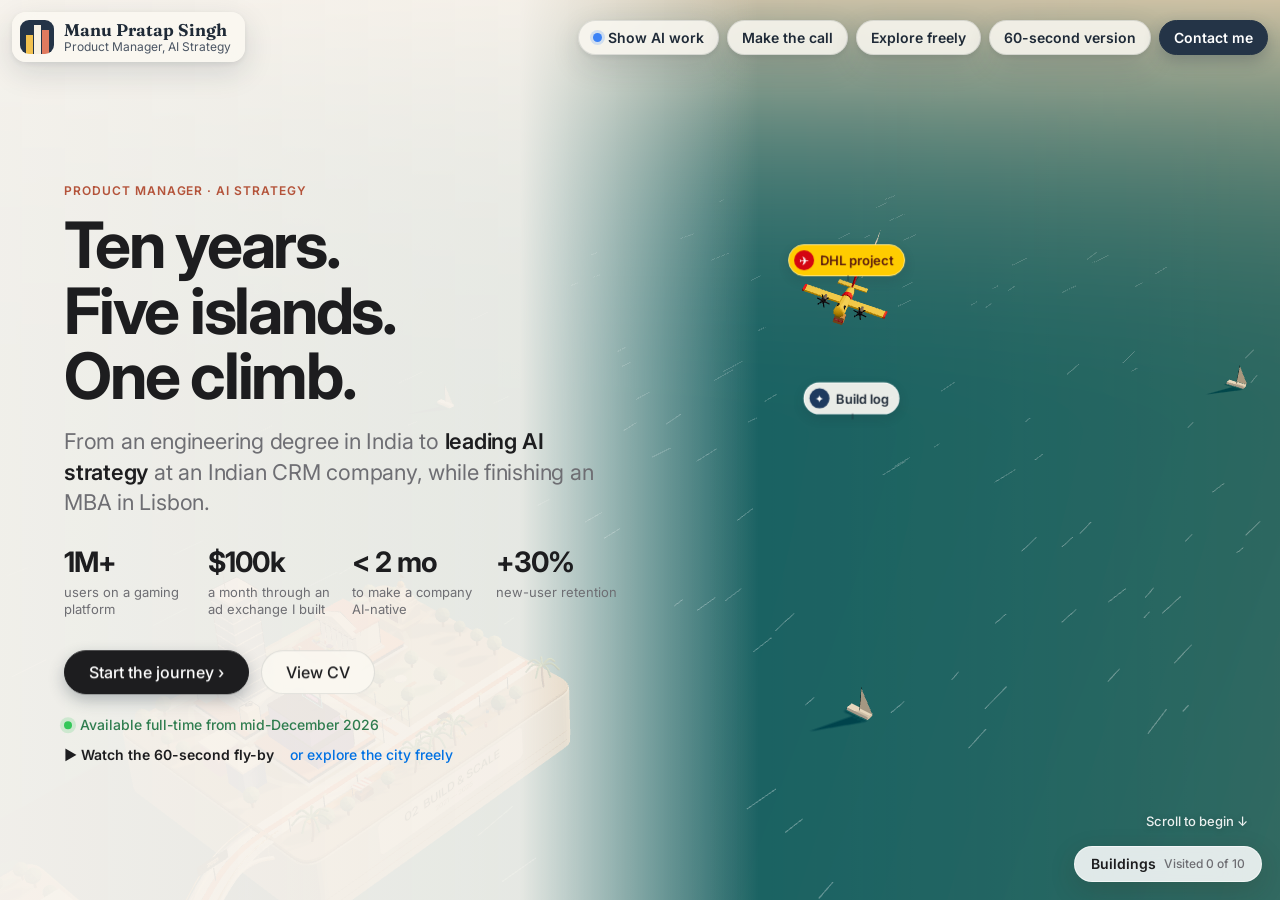
==== commit bfc5f607: "Preview: Phase 7 Co-Authored-By: Claude Opus 5.5 <noreply@anthropic.com>" ====
--- a/index.html
+++ b/index.html
@@ -40,10 +40,11 @@
         d.classList.add('no-city');
         if (reason === 'webgl') d.classList.add('no-webgl');
       };
-      setTimeout(function () { window.__cityFallback('slow'); }, 4000);
+      // no title card after ~4 s means the page's script didn't start (old browser, blocked script)
+      setTimeout(function () { if (!window.__titleShown) window.__cityFallback('slow'); }, 4000);
     </script>
-    <script type="module" crossorigin src="./assets/main-BLgYeeZY.js"></script>
-    <link rel="stylesheet" crossorigin href="./assets/main-DilvOrw0.css">
+    <script type="module" crossorigin src="./assets/main-B_AZ5t9z.js"></script>
+    <link rel="stylesheet" crossorigin href="./assets/main-DA_xF8Au.css">
   </head>
   <body>
     <main id="cv-static" aria-labelledby="cvs-name">
@@ -132,12 +133,6 @@
 <footer class="cvs-foot"><h2>Contact</h2><p><a href="mailto:sam123.manu@gmail.com">sam123.manu@gmail.com</a> · <a href="https://www.linkedin.com/in/pratapmanusingh" rel="noopener">LinkedIn</a> · <a href="Manu_Pratap_Singh_CV.pdf">Download CV (PDF)</a></p></footer>
 </main>
     <div id="app">
-      <canvas id="scene" aria-hidden="true"></canvas>
-      <div id="tint" aria-hidden="true"></div>
-      <div id="eras" aria-label="The five chapters"></div>
-      <div id="labels" role="list" aria-label="Buildings in the city"></div>
-      <div id="badges" aria-hidden="true"></div>
-
       <header id="topbar">
         <button class="brand" id="btn-home" title="Back to the start">
           <span class="brand-mark" aria-hidden="true"></span>
@@ -154,8 +149,14 @@
           <button id="btn-claim" class="primary" title="Email, LinkedIn or my CV">Contact me</button>
         </div>
       </header>
+      <section id="title" aria-label="Introduction" hidden></section>
+      <section id="story" aria-label="The story, chapter by chapter" hidden></section>
+      <canvas id="scene" aria-hidden="true"></canvas>
+      <div id="tint" aria-hidden="true"></div>
+      <div id="eras" aria-label="The five chapters"></div>
+      <div id="labels" role="group" aria-label="Buildings in the city"></div>
+      <div id="badges" aria-hidden="true"></div>
 
-      <section id="title" aria-label="Introduction" hidden></section>
       <button id="btn-buildings" type="button">Buildings</button>
       <div id="ai-legend" role="status" hidden>
         <span><span class="ai-chip built">✦ Built with AI</span> I used AI tools to build or run it</span>
@@ -163,7 +164,6 @@
         <a href="how-built/">How I built it with AI ›</a>
         <button type="button" data-ai-off>Done</button>
       </div>
-      <section id="story" aria-label="The story, chapter by chapter" hidden></section>
 
       <aside id="panel" aria-live="polite" hidden>
         <button class="panel-close" id="panel-close" aria-label="Close">×</button>
--- a/assets/main-DA_xF8Au.css
+++ b/assets/main-DA_xF8Au.css
@@ -0,0 +1 @@
+:root{--ink: #1f2a37;--ink-2: #4b5563;--ink-3: #7b8494;--paper: #fbf8f2;--paper-2: #f3ece0;--line: rgba(31, 42, 55, .12);--accent: #e07a5f;--accent-ink: #b4533a;--gold: #f2c14e;--navy: #243447;--good: #2f855a;--glass: rgba(251, 248, 242, .86);--shadow: 0 10px 30px rgba(31, 42, 55, .14), 0 2px 6px rgba(31, 42, 55, .08);--radius: 16px;--panel-w: 420px;--serif: "Fraunces", Georgia, serif;--sans: "Inter", system-ui, -apple-system, sans-serif}*{box-sizing:border-box}html,body{margin:0;height:100%;overflow:hidden}body{font-family:var(--sans);color:var(--ink);background:linear-gradient(180deg,#cfe5e3,#dcebe8 45%,#e9efe9);-webkit-font-smoothing:antialiased}button{font:inherit;color:inherit;cursor:pointer}a{color:inherit}kbd{font-family:var(--sans);font-size:11px;padding:1px 5px;border-radius:5px;border:1px solid var(--line);background:#fff}:focus-visible{outline:3px solid var(--gold);outline-offset:2px}#app{position:fixed;inset:0}#scene{position:absolute;inset:0;width:100%;height:100%;display:block;touch-action:none}#scene.hovering{cursor:pointer}.ghost,.primary,.icon{border:1px solid var(--line);background:var(--glass);backdrop-filter:blur(10px);-webkit-backdrop-filter:blur(10px);border-radius:999px;padding:8px 14px;font-weight:600;font-size:14px;transition:transform .15s ease,background .15s ease,box-shadow .15s ease;white-space:nowrap}.ghost:hover,.icon:hover{background:#fff}.primary{background:var(--navy);color:#fff;border-color:var(--navy);box-shadow:0 6px 16px #2434474d}.primary:hover{background:#1a2736;transform:translateY(-1px)}.icon{width:36px;height:36px;padding:0;display:grid;place-items:center;font-size:20px;line-height:1}#topbar{position:absolute;top:12px;left:12px;right:12px;z-index:20;display:grid;grid-template-columns:1fr auto 1fr;align-items:center;gap:12px;pointer-events:none}#topbar>*{pointer-events:auto}.brand{justify-self:start;display:flex;align-items:center;gap:10px;border:0;background:var(--glass);backdrop-filter:blur(10px);-webkit-backdrop-filter:blur(10px);padding:8px 14px 8px 8px;border-radius:14px;box-shadow:var(--shadow);text-align:left}.brand-mark{width:34px;height:34px;border-radius:9px;background:linear-gradient(to top,var(--gold) 0 55%,transparent 55%) 6px 100% / 7px 100% no-repeat,linear-gradient(to top,#f7f1e3 0 85%,transparent 85%) 14px 100% / 7px 100% no-repeat,linear-gradient(to top,var(--accent) 0 70%,transparent 70%) 22px 100% / 7px 100% no-repeat,var(--navy)}.brand-text{display:flex;flex-direction:column;line-height:1.15}.brand-text strong{font-family:var(--serif);font-size:17px;font-weight:650}.brand-text span{font-size:12px;color:var(--ink-2)}.tour{display:flex;align-items:center;gap:6px;padding:5px;border-radius:999px;background:var(--glass);backdrop-filter:blur(10px);-webkit-backdrop-filter:blur(10px);box-shadow:var(--shadow)}.tour .ghost,.tour .icon{background:transparent;border-color:transparent;box-shadow:none}.tour .ghost:hover,.tour .icon:hover{background:#ffffffe6}#tour-label{min-width:220px;text-align:center;font-size:14px;font-weight:600;padding:0 4px}#tour-label .n{color:var(--ink-3);font-weight:500;margin-right:6px}.actions .ghost{box-shadow:var(--shadow)}#btn-drive.active{background:var(--gold);border-color:var(--gold)}#timeline{position:absolute;left:50%;bottom:18px;transform:translate(-50%);z-index:15;width:min(620px,calc(100% - 32px));display:flex;align-items:center;gap:12px;background:var(--glass);backdrop-filter:blur(10px);-webkit-backdrop-filter:blur(10px);border-radius:999px;padding:8px 16px 8px 8px;box-shadow:var(--shadow);transition:opacity .25s ease,transform .25s ease}#timeline.hidden{opacity:0;pointer-events:none;transform:translate(-50%) translateY(20px)}#timeline .icon{background:var(--navy);color:#fff;border:0;font-size:13px;flex:none}.track{position:relative;flex:1;padding-bottom:14px}.ticks{position:absolute;left:0;right:0;bottom:0;height:12px;font-size:10px;color:var(--ink-3)}.ticks span{position:absolute;transform:translate(-50%);font-variant-numeric:tabular-nums}#year{width:100%;accent-color:var(--accent);margin:0;height:22px}#year-out{font-family:var(--serif);font-weight:650;font-size:18px;min-width:48px;text-align:right;font-variant-numeric:tabular-nums}#labels,#badges{position:absolute;inset:0;pointer-events:none;z-index:10}.label{position:absolute;left:0;top:0;pointer-events:auto;transform-origin:50% 100%;display:flex;align-items:center;gap:6px;padding:5px 10px 5px 5px;border-radius:999px;border:1px solid rgba(255,255,255,.7);background:#fbf8f2eb;box-shadow:0 4px 12px #1f2a3729;font-size:13px;font-weight:600;white-space:nowrap;will-change:transform;transition:opacity .2s ease,background .15s ease}.label .n{width:20px;height:20px;border-radius:50%;display:grid;place-items:center;background:var(--navy);color:#fff;font-size:11px;font-weight:700}.label .y{color:var(--ink-3);font-weight:500;font-size:12px;display:none}.label:hover,.label.hot{background:#fff}.label:hover .y,.label.hot .y{display:inline}.label.now .n{background:var(--accent)}.label.dim{opacity:.55}.label.nudged:after{height:0}.label.vehicle{background:#fc0;border-color:#ffe680}.label.era{background:#faf7ece6;border:1px solid rgba(255,255,255,.8);font-size:12px;letter-spacing:.02em;padding:4px 11px 4px 4px}.label.era .n{background:var(--era);font-size:10px}.label.era .t{display:inline!important;text-transform:uppercase;font-size:11px;letter-spacing:.06em;color:#2f5550}.label.era .y{display:inline!important;font-size:11px}.label.era:after{display:none}.label.islet .n{background:#7a1f2b;font-size:11px}.label.booth .n{background:var(--accent);font-size:12px}.label.booth .t,.label.islet .t{display:inline!important}.label.vehicle .n{background:#d40511;font-size:12px}.label.vehicle .t{display:inline!important;color:#5a1a0e}.label:hover{z-index:2000!important}.label.gone{opacity:0;pointer-events:none}.label:after{content:"";position:absolute;left:50%;bottom:-6px;width:2px;height:6px;background:#1f2a3759}.badge{position:absolute;left:0;top:0;transform-origin:50% 100%;pointer-events:none;padding:7px 11px;border-radius:12px;background:var(--navy);color:#fff;font-size:13px;font-weight:600;box-shadow:0 8px 20px #1f2a374d;white-space:nowrap;animation:pop .35s cubic-bezier(.2,1.4,.4,1)}.badge .big{font-family:var(--serif);font-size:20px;margin-right:6px;font-variant-numeric:tabular-nums}.badge.light{background:#fff;color:var(--ink)}.badge.alert{background:#c0392b}@keyframes pop{0%{opacity:0;scale:.6}to{opacity:1;scale:1}}#panel{position:absolute;z-index:30;top:76px;right:12px;bottom:12px;width:var(--panel-w);background:var(--paper);border-radius:20px;box-shadow:0 24px 60px #1f2a3740;display:flex;flex-direction:column;overflow:hidden;animation:slideIn .35s cubic-bezier(.2,.9,.3,1)}@keyframes slideIn{0%{transform:translate(30px);opacity:0}to{transform:none;opacity:1}}.panel-close{position:absolute;top:12px;right:12px;width:34px;height:34px;border-radius:50%;border:1px solid var(--line);background:#fff;font-size:20px;line-height:1;z-index:2}.panel-grip{display:none}#panel{transition:max-height .25s ease}.panel-body{overflow-y:auto;padding:24px 24px 28px;overscroll-behavior:contain}.chip{display:inline-flex;align-items:center;gap:6px;font-size:12px;font-weight:600;letter-spacing:.02em;padding:4px 10px;border-radius:999px;background:var(--paper-2);color:var(--ink-2)}.chip.now{background:#fde6df;color:var(--accent-ink)}.panel-body h2{font-family:var(--serif);font-weight:650;font-size:28px;line-height:1.1;margin:12px 40px 6px 0}.role{font-weight:600;margin:0 0 2px}.meta{color:var(--ink-3);font-size:13px;margin:0 0 14px}.story{font-size:15px;line-height:1.55;color:var(--ink);margin:0 0 18px}.status{font-size:13px;padding:8px 12px;border-radius:10px;background:#fff7e0;border:1px solid #f5e3a8;margin:0 0 16px}.metrics{display:grid;grid-template-columns:repeat(2,1fr);gap:8px;margin:0 0 20px}.metric{background:#fff;border:1px solid var(--line);border-radius:14px;padding:12px}.metric .v{font-family:var(--serif);font-size:26px;font-weight:650;line-height:1;font-variant-numeric:tabular-nums}.metric .l{font-size:12px;color:var(--ink-2);margin-top:6px;line-height:1.3}.panel-body h3,.quick h3{font-size:12px;text-transform:uppercase;letter-spacing:.08em;color:var(--ink-3);margin:18px 0 8px}.highlights{margin:0;padding:0;list-style:none}.highlights li{position:relative;padding:8px 0 8px 18px;font-size:14px;line-height:1.5;border-top:1px solid var(--line)}.highlights li:first-child{border-top:0}.highlights li:before{content:"";position:absolute;left:2px;top:16px;width:7px;height:7px;border-radius:2px;background:var(--accent)}.tags{display:flex;flex-wrap:wrap;gap:6px;margin-top:16px}.tags span{font-size:12px;padding:4px 9px;border-radius:999px;border:1px solid var(--line);color:var(--ink-2)}.shots{display:grid;grid-auto-flow:column;grid-auto-columns:46%;gap:10px;overflow-x:auto;padding-bottom:6px;scroll-snap-type:x mandatory}.shots figure{margin:0;scroll-snap-align:start}.shots img{width:100%;border-radius:14px;border:1px solid var(--line);display:block;background:#eee}.shots figcaption{font-size:11px;color:var(--ink-2);margin-top:6px;line-height:1.35}.certs{list-style:none;margin:0;padding:0;display:grid;gap:8px}.certs li{background:#fff;border:1px solid var(--line);border-radius:12px;padding:10px 12px;font-size:14px;transition:box-shadow .2s,border-color .2s}.certs li.hot{border-color:var(--gold);box-shadow:0 0 0 3px #f2c14e59}.certs .t{font-weight:600;line-height:1.35}.certs li[tabindex]{cursor:pointer}.certs li[tabindex]:hover{border-color:#f2c14ecc}.certs .floor{display:inline-block;font-size:11px;font-weight:700;color:var(--accent-ink);background:#fde6df;border-radius:6px;padding:1px 6px;margin-right:6px;vertical-align:1px}.howto{font-size:13px;color:var(--ink-2);margin:-2px 0 10px}.badge.floor-tag{font-size:12px;padding:5px 9px;transform-origin:0 100%}.badge.floor-tag.picked{background:var(--gold);color:var(--ink)}.certs .s{font-size:12px;color:var(--ink-3);margin-top:3px;display:flex;justify-content:space-between;gap:8px}.certs a{color:var(--accent-ink);font-weight:600;text-decoration:none}.links{display:flex;flex-wrap:wrap;gap:8px;margin-top:18px}.links a,.links button{text-decoration:none}.panel-nav{display:flex;justify-content:space-between;gap:8px;margin-top:26px;padding-top:16px;border-top:1px solid var(--line)}.panel-nav button{flex:1}#camctl{position:absolute;left:16px;bottom:18px;z-index:15;display:flex;flex-direction:column;align-items:center;gap:2px;padding:5px;border-radius:16px;background:var(--glass);backdrop-filter:blur(10px);-webkit-backdrop-filter:blur(10px);box-shadow:var(--shadow)}#camctl button{width:38px;height:38px;border:0;border-radius:11px;background:transparent;font-size:20px;font-weight:600;line-height:1;display:grid;place-items:center;color:var(--ink)}#camctl button:hover{background:#fff}#camctl button:active{transform:scale(.94)}#camctl .sep{width:22px;height:1px;background:var(--line);margin:2px 0}#camctl[hidden]{display:none}#intro{position:absolute;left:0;right:0;top:18%;z-index:25;text-align:center;pointer-events:none}.intro-year{font-family:var(--serif);font-size:clamp(64px,14vw,150px);font-weight:650;color:#fff;line-height:1;text-shadow:0 6px 30px rgba(31,42,55,.35);font-variant-numeric:tabular-nums}.intro-line{font-size:16px;font-weight:600;color:var(--ink);background:var(--glass);display:inline-block;padding:8px 16px;border-radius:999px;margin:14px 0 0;box-shadow:var(--shadow)}#btn-skip{pointer-events:auto;display:block;margin:14px auto 0;box-shadow:var(--shadow)}#hint{position:absolute;left:50%;bottom:92px;transform:translate(-50%);z-index:14;font-size:13px;font-weight:600;background:var(--navy);color:#fff;padding:9px 16px;border-radius:999px;box-shadow:var(--shadow);white-space:nowrap;animation:pop .4s ease}#drive-hud{position:absolute;inset:0;pointer-events:none;z-index:16}#drive-hud>*{pointer-events:auto}.drive-help{position:absolute;left:50%;bottom:22px;transform:translate(-50%);background:var(--glass);padding:9px 16px;border-radius:999px;font-size:13px;box-shadow:var(--shadow);white-space:nowrap}#drive-enter{position:absolute;left:50%;bottom:72px;transform:translate(-50%);font-size:15px;padding:12px 20px;animation:pop .3s ease}#drive-exit{position:absolute;right:16px;bottom:18px;box-shadow:var(--shadow)}#joystick{display:none;position:absolute;left:28px;bottom:28px;width:120px;height:120px;border-radius:50%;background:#fbf8f28c;border:2px solid rgba(255,255,255,.8);touch-action:none}#joystick .knob{position:absolute;left:50%;top:50%;width:52px;height:52px;margin:-26px 0 0 -26px;border-radius:50%;background:var(--navy);box-shadow:var(--shadow)}.modal{position:absolute;inset:0;z-index:50;display:grid;place-items:center;background:#1f2a3759;padding:16px;animation:fade .2s ease}@keyframes fade{0%{opacity:0}}.modal[hidden]{display:none}.modal-card{position:relative;width:min(440px,100%);background:var(--paper);border-radius:22px;padding:28px;box-shadow:0 30px 80px #0000004d;animation:pop .3s ease}.modal-card h2{font-family:var(--serif);font-size:30px;margin:4px 0 8px}.modal-card p{color:var(--ink-2);line-height:1.5;margin:0 0 18px}.eyebrow{font-size:12px;font-weight:700;letter-spacing:.08em;text-transform:uppercase;color:var(--accent-ink)!important;margin:0!important}.claim-actions{display:grid;gap:10px}.claim-actions a,.claim-actions button{display:flex;align-items:center;gap:12px;padding:14px 16px;border-radius:14px;text-decoration:none;text-align:left;border:1px solid var(--line);background:#fff;font-weight:600;font-size:15px}.claim-actions a:hover,.claim-actions button:hover{border-color:var(--navy)}.claim-actions .ic{width:36px;height:36px;border-radius:10px;display:grid;place-items:center;background:var(--paper-2);font-size:18px;flex:none}.claim-actions small{display:block;font-weight:500;color:var(--ink-3);font-size:12px;margin-top:2px}.claim-actions .main{background:var(--navy);color:#fff;border-color:var(--navy)}.claim-actions .main .ic{background:#ffffff26}.claim-actions .main small{color:#ffffffb3}.quick{position:absolute;inset:0;z-index:40;overflow-y:auto;background:var(--paper);animation:fade .2s ease}.quick[hidden]{display:none}.quick-inner{max-width:760px;margin:0 auto;padding:28px 20px 80px}.quick-top{position:sticky;top:0;z-index:2;background:#fbf8f2f2;backdrop-filter:blur(8px);border-bottom:1px solid var(--line)}.quick-top .bar{max-width:760px;margin:0 auto;padding:12px 20px;display:flex;justify-content:space-between;align-items:center;gap:12px}.quick h1{font-family:var(--serif);font-size:clamp(34px,6vw,52px);line-height:1.05;margin:18px 0 8px}.quick .lede{font-size:17px;color:var(--ink-2);margin:0 0 18px}.quick article{border-top:1px solid var(--line);padding:26px 0}.quick article h2{font-family:var(--serif);font-size:26px;margin:8px 0 4px}.quick .metrics{grid-template-columns:repeat(auto-fill,minmax(150px,1fr))}#loading{position:absolute;inset:0;z-index:60;display:grid;place-content:center;justify-items:center;gap:14px;background:#dcebe8;font-weight:600;color:var(--ink-2);transition:opacity .5s ease}#loading.done{opacity:0;pointer-events:none}.spinner{width:36px;height:36px;border-radius:50%;border:3px solid rgba(31,42,55,.15);border-top-color:var(--accent);animation:spin .9s linear infinite}@keyframes spin{to{transform:rotate(360deg)}}[hidden]{display:none!important}@media(max-width:1100px){.actions #btn-quick{display:none}#tour-label{min-width:160px}}@media(max-width:860px){#topbar{grid-template-columns:1fr auto;grid-template-rows:auto auto;top:8px;left:8px;right:8px;gap:8px}.brand{grid-column:1}.actions{grid-column:2;grid-row:1}.tour{grid-column:1 / -1;grid-row:2;justify-self:center}.actions #btn-drive span{display:none}.actions #btn-quick{display:inline-block}#panel{inset:auto 0 0;width:auto;max-height:52vh;border-radius:22px 22px 0 0;animation:slideUp .35s cubic-bezier(.2,.9,.3,1)}@keyframes slideUp{0%{transform:translateY(40px);opacity:0}to{transform:none;opacity:1}}.panel-grip{display:block;width:100%;height:22px;border:0;background:transparent;flex:none;position:relative;cursor:pointer}.panel-grip:before{content:"";position:absolute;left:50%;top:9px;width:44px;height:5px;margin-left:-22px;border-radius:3px;background:#1f2a3740}#panel.collapsed{max-height:30vh}#camctl{top:118px;bottom:auto;left:8px;padding:3px}#camctl button{width:34px;height:34px;font-size:18px}.panel-body{padding:14px 18px 28px}.panel-body h2{font-size:24px}#hint{bottom:86px;font-size:12px;white-space:normal;text-align:center;width:max-content;max-width:calc(100% - 32px)}#joystick{display:block}.drive-help{display:none}}@media(max-width:520px){.brand-text span{display:none}.brand-text strong{font-size:15px}.brand{padding:6px 10px 6px 6px}.brand-mark{width:28px;height:28px}.actions{gap:6px}.actions .ghost,.actions .primary{padding:7px 11px;font-size:13px}.actions #btn-quick{display:none}#tour-label{min-width:0;max-width:170px;overflow:hidden;text-overflow:ellipsis;font-size:13px}.tour #btn-overview{padding:7px 10px;font-size:13px}.label{font-size:11px;padding:3px 8px 3px 3px}.label .n{width:17px;height:17px;font-size:10px}.label .t{display:none}.label.hot .t,.label.always .t{display:inline}#timeline{bottom:10px}.label.era .y{display:none!important}.label.era .t{font-size:10px}.badge.floor-tag{font-size:11px;padding:4px 8px}}@media(prefers-reduced-motion:reduce){*,*:before,*:after{animation-duration:.01ms!important;transition-duration:.01ms!important}}.label.buildlog{text-decoration:none;color:inherit}.label.buildlog .n{background:#1e3a5f;font-size:11px}.label.buildlog .t{display:inline!important}:root{--sys: -apple-system, BlinkMacSystemFont, "SF Pro Display", "SF Pro Text", "Inter", system-ui, sans-serif;--ink-apple: #1d1d1f;--ink-apple-2: #6e6e73;--hair: rgba(0, 0, 0, .08);--frost: rgba(255, 255, 255, .86);--blue: #0071e3;--col: min(500px, 40vw)}body{background:linear-gradient(180deg,#efc6a0,#f3d6b8 40%,#ead8c4)}#tint{position:absolute;inset:0;pointer-events:none;mix-blend-mode:soft-light;background:linear-gradient(90deg,#5078dc4d,#fff0,#ffaa5a38)}body.tall #tint{background:linear-gradient(0deg,#5078dc4d,#fff0,#ffaa5a38)}#topbar{grid-template-columns:1fr auto}.actions{justify-self:end;display:flex;gap:8px}.actions #btn-quick{display:inline-block}#btn-mode .short,#btn-quick .short{display:none}#title{position:absolute;inset:0;z-index:15;pointer-events:none;font-family:var(--sys);color:var(--ink-apple)}#title[hidden]{display:none}.title-fade{position:absolute;inset:0;background:linear-gradient(90deg,rgba(248,244,238,.97) 0%,rgba(248,244,238,.92) max(30%,520px),rgba(248,244,238,0) max(54%,760px))}.title-inner{position:absolute;left:clamp(24px,5vw,72px);top:50%;transform:translateY(-46%);width:min(560px,46vw);pointer-events:auto;animation:rise .8s cubic-bezier(.2,.9,.3,1) both}@keyframes rise{0%{opacity:0;transform:translateY(-40%)}to{opacity:1;transform:translateY(-46%)}}#title .eyebrow,#story .eyebrow,.card-eyebrow{font:600 12px/1.2 var(--sys);letter-spacing:.08em;text-transform:uppercase;color:var(--accent-ink);margin:0}#title h1{font:700 clamp(44px,5vw,72px)/1.02 var(--sys);letter-spacing:-.035em;margin:14px 0 18px}.title-lede{font:400 clamp(18px,1.7vw,23px)/1.4 var(--sys);color:var(--ink-apple-2);margin:0 0 30px;letter-spacing:-.01em}.title-lede strong{color:var(--ink-apple);font-weight:600}.title-stats{display:grid;grid-template-columns:repeat(4,1fr);gap:16px;margin:0 0 32px}.title-stats b{display:block;font:700 clamp(22px,2.2vw,30px)/1 var(--sys);letter-spacing:-.03em}.title-stats span{display:block;font:400 13px/1.3 var(--sys);color:var(--ink-apple-2);margin-top:8px}.title-actions{display:flex;gap:12px;flex-wrap:wrap}.big{padding:13px 24px;font:500 16px/1 var(--sys)}#title .primary.big{background:var(--ink-apple);border-color:var(--ink-apple)}.title-avail{margin:22px 0 0;display:flex;align-items:center;gap:8px;font:500 14px/1.3 var(--sys);color:#2f7d4f}.title-avail i{width:8px;height:8px;border-radius:50%;background:#34c759;box-shadow:0 0 0 4px #34c7592e;flex:none}.title-explore{margin-top:14px;border:0;background:none;padding:0;font:500 14px/1 var(--sys);color:var(--blue)}.title-explore:hover{text-decoration:underline}.title-hint{position:absolute;right:32px;bottom:28px;margin:0;font:500 13px/1 var(--sys);color:#ffffffe6;text-shadow:0 1px 6px rgba(0,0,0,.25);animation:bob 2.4s ease-in-out infinite}@keyframes bob{50%{transform:translateY(4px)}}#title .title-inner,#title .title-fade,#title .title-hint{transition:opacity .4s ease,transform .45s cubic-bezier(.5,0,.2,1)}#title.tucked .title-inner{opacity:0;transform:translate(-30%,-46%) scale(.55);animation:none}#title.tucked .title-fade,#title.tucked .title-hint{opacity:0}.title-tab{position:absolute;z-index:16;left:16px;bottom:20px;width:200px;display:flex;flex-direction:column;gap:4px;padding:14px 16px;border-radius:18px;text-align:left;font-family:var(--sys);color:var(--ink-apple);border:1px solid rgba(255,255,255,.6);background:var(--frost);backdrop-filter:blur(20px) saturate(180%);-webkit-backdrop-filter:blur(20px) saturate(180%);box-shadow:0 10px 34px #3c28142e;transition:transform .2s ease,box-shadow .2s ease}.title-tab[hidden]{display:none}.title-tab.fresh{animation:tabIn .5s cubic-bezier(.2,.9,.3,1) .2s both}@keyframes tabIn{0%{opacity:0;transform:translate(-30px) scale(.9)}to{opacity:1;transform:none}}.title-tab:hover{transform:translateY(-2px);box-shadow:0 14px 40px #3c281442}.tab-name{font:600 11px/1.2 var(--sys);letter-spacing:.08em;text-transform:uppercase;color:var(--accent-ink)}.tab-line{font:700 17px/1.15 var(--sys);letter-spacing:-.02em}.tab-back{margin-top:6px;font:500 13px/1 var(--sys);color:var(--blue)}#story{position:absolute;inset:0;z-index:14;pointer-events:none;font-family:var(--sys);color:var(--ink-apple)}#story[hidden]{display:none}.story-col{position:absolute;left:0;top:0;bottom:0;width:calc(var(--col) + 60px);padding:96px 60px 40px clamp(56px,6vw,96px);display:flex;flex-direction:column;justify-content:center;pointer-events:auto;background:linear-gradient(90deg,#f8f4eef7,#f8f4eeed 78%,#f8f4ee00);transition:opacity .3s ease,transform .3s ease}.story-col.enter{animation:chapterIn .6s cubic-bezier(.2,.9,.3,1) both}@keyframes chapterIn{0%{opacity:0;transform:translateY(18px)}to{opacity:1;transform:none}}#story.away .story-col,#story.away .story-rail{opacity:0;visibility:hidden;pointer-events:none;transform:translate(-20px);transition:opacity .3s ease,transform .3s ease,visibility 0s linear .3s}#story h2{font:700 clamp(38px,4vw,54px)/1.02 var(--sys);letter-spacing:-.035em;margin:14px 0 16px}.story-lede{font:400 19px/1.45 var(--sys);color:var(--ink-apple-2);margin:0 0 22px;max-width:400px}.story-points{list-style:none;padding:0;margin:0 0 24px;max-width:420px}.story-points li{font:400 16px/1.4 var(--sys);padding:11px 0;border-top:1px solid var(--hair)}.story-points strong{font-weight:700}.story-stops,.story-actions{display:flex;flex-wrap:wrap;align-items:center;gap:8px}.story-stops>span{font:600 12px/1 var(--sys);letter-spacing:.06em;text-transform:uppercase;color:var(--ink-apple-2);margin-right:4px}.story-stops .ghost{font:500 14px/1 var(--sys);padding:9px 14px;background:#fff}.story-actions .primary{background:var(--ink-apple);border-color:var(--ink-apple)}.story-next{margin:26px 0 0;font:400 13px/1.4 var(--sys);color:var(--ink-apple-2)}.story-next button{border:0;background:none;padding:0;font:inherit;color:var(--blue)}.story-rail{position:absolute;left:22px;top:50%;transform:translateY(-50%);display:flex;flex-direction:column;gap:10px;pointer-events:auto;transition:opacity .3s ease}.story-rail button{width:10px;height:10px;padding:0;border:0;border-radius:5px;background:#0003;position:relative;transition:height .3s ease,background .3s}.story-rail button span{position:absolute;left:18px;top:50%;transform:translateY(-50%);font:600 11px/1 var(--sys);color:var(--ink-apple-2);opacity:0;transition:opacity .2s}.story-rail button:hover span,.story-rail button.on span{opacity:1}.story-rail button.on{height:30px;background:var(--ink-apple)}#eras{position:absolute;inset:0;pointer-events:none;z-index:6;opacity:0;transition:opacity .35s ease;font-family:var(--sys)}#eras.on{opacity:1}#eras.on .era{pointer-events:auto}.era{position:absolute;left:0;top:0;width:212px;padding:14px 16px 15px;border-radius:18px;text-align:left;color:var(--ink-apple);background:var(--frost);backdrop-filter:blur(20px) saturate(180%);-webkit-backdrop-filter:blur(20px) saturate(180%);border:1px solid rgba(255,255,255,.6);box-shadow:0 10px 34px #3c281429;pointer-events:none;transition:box-shadow .2s ease}.era:hover{box-shadow:0 14px 40px #3c281442}.era span{display:block}.era .n{font:600 11px/1 var(--sys);letter-spacing:.08em;color:var(--accent-ink)}.era .t{font:700 19px/1.1 var(--sys);letter-spacing:-.02em;margin:6px 0 2px}.era .y{font:400 12px/1.2 var(--sys);color:var(--ink-apple-2)}.era .h{font:600 13px/1.3 var(--sys);margin-top:10px;padding-top:10px;border-top:1px solid var(--hair)}.era:after{content:"";position:absolute;left:var(--stem, 50%);bottom:-24px;width:1px;height:24px;background:linear-gradient(#fffffff2,#fff0)}.era.next{background:#1d1d1fd1;color:#fff;border-color:#ffffff1f}.era.next .y{color:#c7c7cc}.era.next .n{color:#ffb38a}.era.next .h{border-color:#ffffff26}#eras.chips .era{width:auto;display:flex;align-items:center;gap:7px;padding:7px 12px 7px 7px;border-radius:999px;white-space:nowrap}#eras.chips .era .n{display:grid;place-items:center;width:22px;height:22px;border-radius:50%;background:var(--accent);color:#fff;font-size:10px}#eras.chips .era .t{font-size:14px;margin:0}#eras.chips .era .y{font-size:11px}#eras.chips .era .h,#eras.chips .era:after{display:none}#panel{background:#ffffffeb;backdrop-filter:blur(24px) saturate(180%);-webkit-backdrop-filter:blur(24px) saturate(180%);border-radius:28px;bottom:auto;max-height:calc(100% - 88px);font-family:var(--sys);color:var(--ink-apple)}#panel .panel-body{padding:28px 28px 22px}.card-eyebrow.now:before{content:"● ";color:#34c759}.card-title{font:700 38px/1.05 var(--sys);letter-spacing:-.03em;margin:10px 44px 6px 0}.card-role{font:500 15px/1.4 var(--sys);color:var(--ink-apple);margin:0}.card-meta{font:400 14px/1.4 var(--sys);color:var(--ink-apple-2);margin:2px 0 0}.hero{margin:24px 0 0}.hero-v{font:700 72px/.95 var(--sys);letter-spacing:-.045em}.hero-v.long{font-size:52px}.hero-l{font:500 17px/1.35 var(--sys);color:var(--ink-apple-2);margin-top:8px}.proofs{list-style:none;padding:0;margin:22px 0 0}.proofs li{display:grid;grid-template-columns:96px 1fr;gap:12px;align-items:baseline;padding:13px 0;border-top:1px solid var(--hair)}.proofs .v{font:700 21px/1.1 var(--sys);letter-spacing:-.02em}.proofs .l{font:400 14px/1.4 var(--sys);color:var(--ink-apple-2)}.card-story{font:400 16px/1.5 var(--sys);color:var(--ink-apple);margin:18px 0 0}.card-toggle{margin:16px 0 0;border:0;background:none;padding:0;font:500 15px/1 var(--sys);color:var(--blue)}.card-more{margin-top:6px}.card-more[hidden]{display:none}.card-nav{display:flex;align-items:center;justify-content:space-between;gap:8px;margin-top:24px;padding-top:14px;border-top:1px solid var(--hair);font:500 14px/1.2 var(--sys);color:var(--ink-apple-2)}.card-nav button{border:0;background:none;padding:6px 0;font:inherit;color:var(--ink-apple-2);max-width:40%;text-align:left}.card-nav button.next{color:var(--ink-apple);font-weight:600;text-align:right}.card-nav button:hover:not([disabled]){color:var(--blue)}.card-nav button[disabled]{visibility:hidden}@media(max-width:860px){#btn-mode .long,#btn-quick .long{display:none}#btn-mode .short,#btn-quick .short{display:inline}.title-fade{background:linear-gradient(0deg,#f8f4eefa,#f8f4eeeb 52%,#f8f4ee00 72%)}.title-inner{inset:auto 18px 18px;width:auto;transform:none;animation-name:riseUp}@keyframes riseUp{0%{opacity:0;transform:translateY(20px)}to{opacity:1;transform:none}}#title h1{font-size:38px;margin:10px 0 12px}.title-lede{font-size:16px;margin-bottom:18px}.title-stats{grid-template-columns:repeat(2,1fr);gap:12px 16px;margin-bottom:20px}.title-stats b{font-size:22px}.title-stats span{margin-top:4px;font-size:12px}.big{padding:12px 18px;font-size:15px}.title-avail{margin-top:14px;font-size:13px}.title-hint{display:none}#title.tucked .title-inner{transform:translateY(40%) scale(.8)}.title-tab{bottom:18px;width:auto;flex-direction:row;align-items:center;gap:10px;padding:10px 14px;border-radius:999px}.title-tab .tab-name,.title-tab .tab-line{display:none}.title-tab .tab-back{margin:0;font-size:14px}.title-tab.fresh{animation-name:tabUp}@keyframes tabUp{0%{opacity:0;transform:translateY(20px)}to{opacity:1;transform:none}}.title-tab:hover{transform:none}.story-col{top:auto;right:0;width:auto;max-height:50vh;overflow:hidden;padding:20px 20px 18px;justify-content:flex-start;background:#faf7f2f2;backdrop-filter:blur(20px);-webkit-backdrop-filter:blur(20px);border-radius:24px 24px 0 0;box-shadow:0 -10px 40px #3c281426}#story.away .story-col{transform:translateY(30px)}#story h2{font-size:30px;margin:8px 0}.story-lede{font-size:15px;margin-bottom:10px}.story-points{margin-bottom:12px}.story-points li{font-size:14px;padding:7px 0}.story-stops .ghost{padding:7px 11px;font-size:13px}.story-next{margin-top:12px;font-size:12px}.story-rail{left:auto;right:12px;top:112px;transform:none;flex-direction:row}.story-rail button.on{height:10px;width:26px}.story-rail button span{display:none}#panel{max-height:60vh;border-radius:24px 24px 0 0;bottom:0}#panel .panel-body{padding:10px 20px 22px}.card-title{font-size:30px}.hero-v{font-size:56px}.hero-v.long{font-size:42px}.proofs li{grid-template-columns:80px 1fr;padding:10px 0}}@media(max-width:520px){.actions #btn-quick{display:inline-block}.brand-text{display:none}.brand{padding:6px}}.title-name{display:none}@media(max-width:860px){.title-name{display:block;font:700 17px/1.2 var(--sys);margin:0 0 6px}}@media(max-height:760px)and (min-width:861px){.title-stats{margin-bottom:22px}#title h1{font-size:56px}.story-points li{padding:8px 0;font-size:15px}}.tabs{display:flex;gap:4px;margin:18px 0 4px;padding:4px;border-radius:12px;background:#0000000d}.tab{flex:1;border:0;background:none;padding:8px 10px;border-radius:9px;font:600 14px/1 var(--sys);color:var(--ink-apple-2);display:inline-flex;align-items:center;justify-content:center;gap:6px}.tab[aria-selected=true]{background:#fff;color:var(--ink-apple);box-shadow:0 1px 4px #00000014}.tab-count{font-size:11px;min-width:18px;height:18px;padding:0 5px;border-radius:9px;display:inline-grid;place-items:center;background:var(--accent);color:#fff}.tab-pane[hidden]{display:none}.tab-pane:focus-visible{outline:3px solid var(--gold);outline-offset:2px;border-radius:8px}.cases{list-style:none;padding:0;margin:14px 0 0;display:grid;gap:10px}.case{scroll-margin-top:60px;border:1px solid var(--hair);border-radius:16px;background:#fff;overflow:hidden}.case-head{width:100%;border:0;background:none;text-align:left;padding:14px 40px 14px 16px;position:relative;display:block;font-family:var(--sys);color:var(--ink-apple)}.case-head:hover{background:#00000005}.case-title{display:block;font:700 16px/1.25 var(--sys);letter-spacing:-.01em}.case-sum{display:block;margin-top:4px;font:400 13.5px/1.4 var(--sys);color:var(--ink-apple-2)}.case-head[aria-expanded=true] .case-sum{display:none}.case-chev{position:absolute;right:16px;top:14px;font:500 20px/1 var(--sys);color:var(--ink-apple-2);transition:transform .2s ease}.case-head[aria-expanded=true] .case-chev{transform:rotate(90deg)}.case-body{padding:0 16px 16px}.case-body[hidden]{display:none}.case-status{display:inline-block;margin:0 0 6px;padding:4px 9px;border-radius:999px;background:#fff4e5;color:#9a5b12;font:600 12px/1.2 var(--sys)}.case-sec{margin-top:12px}.case-sec h4{margin:0 0 4px;font:700 11px/1.2 var(--sys);letter-spacing:.07em;text-transform:uppercase;color:var(--ink-apple-2)}.case-sec p{margin:0;font:400 14.5px/1.5 var(--sys);color:var(--ink-apple)}.case-sec ul{margin:0;padding-left:18px;font:400 14.5px/1.5 var(--sys);color:var(--ink-apple)}.case-sec li+li{margin-top:4px}.case-sec.call p{font-family:var(--serif);font-size:17px;line-height:1.35;padding-left:10px;border-left:3px solid var(--accent)}.case-sec.result p{font-weight:600}.case-media{display:grid;grid-template-columns:1fr 1fr;gap:8px;margin-top:14px}.case-media figure{margin:0}.case-media img,.case-media video{width:100%;border-radius:10px;display:block;border:1px solid var(--hair)}.case-media figcaption{font:400 12px/1.35 var(--sys);color:var(--ink-apple-2);margin-top:4px}@media(max-width:520px){.case-media{grid-template-columns:1fr}}.label{font-family:var(--sys)}.label .k{color:var(--ink-apple-2);font-weight:500;font-size:12px}.label .k:before{content:"·";margin-right:6px;color:#00000040}.label .y{display:none!important}body.labels-compact .label .k{display:none}.label.unvisited .n{position:relative}.label.unvisited .n:after{content:"";position:absolute;inset:-4px;border-radius:50%;border:2px solid #f2a541;animation:beacon 2.2s ease-out infinite}@keyframes beacon{0%{transform:scale(.8);opacity:.9}to{transform:scale(1.6);opacity:0}}@media(prefers-reduced-motion:reduce){.label.unvisited .n:after{animation:none;opacity:.8;transform:none}}.label:focus-visible{outline:3px solid var(--gold);outline-offset:2px;z-index:2000!important}@media(max-width:520px){.label{font-size:12px;padding:4px 9px 4px 4px}.label .t{display:inline!important}.label .n{width:18px;height:18px;font-size:10px}.label .k{font-size:11px}}#btn-buildings{position:absolute;z-index:16;right:18px;bottom:18px;display:inline-flex;align-items:center;gap:8px;padding:10px 16px;border-radius:999px;font:600 14px/1 var(--sys);color:var(--ink-apple);background:var(--frost);border:1px solid rgba(255,255,255,.6);backdrop-filter:blur(20px);-webkit-backdrop-filter:blur(20px);box-shadow:0 8px 26px #3c28142e}#btn-buildings small{font:500 12px/1 var(--sys);color:var(--ink-apple-2)}#btn-buildings[hidden]{display:none}.title-hint{bottom:72px!important}.list-card{width:min(520px,100%);max-height:calc(100dvh - 32px);overflow-y:auto;overscroll-behavior:contain;font-family:var(--sys)}.list-card h2{font-family:var(--sys)!important;font-size:24px!important;letter-spacing:-.02em;margin:0 40px 4px 0!important}.list-sub{font-size:14px;color:var(--ink-apple-2)!important;margin:0 0 12px!important}.list-ch{margin:14px 0 6px;font:700 11px/1.2 var(--sys);letter-spacing:.08em;text-transform:uppercase;color:var(--accent-ink)}.list-items{list-style:none;padding:0;margin:0;display:grid;gap:6px}.list-items button{width:100%;display:grid;grid-template-columns:24px 1fr auto;gap:10px;align-items:center;text-align:left;padding:10px 12px;border-radius:12px;border:1px solid var(--hair);background:#fff;font:600 15px/1.25 var(--sys);color:var(--ink-apple)}.list-items button:hover{border-color:var(--navy)}.list-items .ln{width:24px;height:24px;border-radius:50%;display:grid;place-items:center;background:var(--navy);color:#fff;font-size:11px;font-weight:700}.list-items .lh{display:block;font-weight:400;font-size:13px;color:var(--ink-apple-2);margin-top:2px}.list-items .lv{font-size:12px;font-weight:600;color:#2f7d4f;white-space:nowrap}.list-items .lv.no{color:#b7791f}@media(max-width:860px){#btn-buildings{inset:66px auto auto 14px;padding:8px 12px;font-size:13px}}body.title-mode #labels{z-index:16}:root{--ai: #3b82f6}.label .ai-chip{display:inline-flex;align-items:center;gap:3px;padding:3px 8px;border-radius:999px;font:700 11px/1 var(--sys);letter-spacing:.01em}.label .ai-chip.built{background:var(--ai);color:#fff}.label .ai-chip.subject{background:#dbeafe;color:#1e3a8a}.label.has-ai{border-color:#9cc3ff}body.labels-compact .label .ai-word{display:none}body.labels-compact .label .ai-chip{padding:3px 6px}#btn-ai{display:inline-flex;align-items:center;gap:6px}#btn-ai .dot{width:9px;height:9px;border-radius:50%;background:var(--ai);box-shadow:0 0 0 3px #3b82f633}#btn-ai[aria-pressed=true]{background:var(--ai);border-color:var(--ai);color:#fff}#btn-ai[aria-pressed=true] .dot{background:#fff}body.ai-mode .label:not(.has-ai):not(.booth):not(.gone){opacity:.35}body.ai-mode #tint{background:#0a193247;mix-blend-mode:multiply}#ai-legend{position:absolute;z-index:17;left:50%;top:70px;transform:translate(-50%);max-width:calc(100% - 28px);display:flex;flex-wrap:wrap;align-items:center;justify-content:center;gap:6px 14px;padding:10px 16px;border-radius:16px;background:#fffffff0;box-shadow:0 10px 30px #0a193240;font:500 13px/1.35 var(--sys);color:var(--ink-apple)}#ai-legend[hidden]{display:none}#ai-legend .ai-chip{display:inline-flex;gap:3px;padding:3px 8px;border-radius:999px;font:700 11px/1 var(--sys)}#ai-legend .ai-chip.built{background:var(--ai);color:#fff}#ai-legend .ai-chip.subject{background:#dbeafe;color:#1e3a8a}#ai-legend button{border:0;background:none;padding:0;font:600 13px/1 var(--sys);color:var(--ai)}@media(max-width:860px){#btn-ai{position:absolute;top:58px;right:6px;padding:8px 12px;font-size:13px}#ai-legend{top:112px;font-size:12px;padding:8px 12px}}#ai-legend.behind{display:none}.title-more{margin:14px 0 0;display:flex;flex-wrap:wrap;align-items:center;gap:6px 16px}.title-more .title-explore{margin:0}.title-flyby{border:0;background:none;padding:0;font:600 14px/1 var(--sys);color:var(--ink-apple)}.title-flyby:hover{text-decoration:underline}#flyby{position:absolute;z-index:22;left:50%;bottom:22px;transform:translate(-50%);width:min(620px,calc(100% - 28px));padding:14px 16px 12px;border-radius:20px;font-family:var(--sys);color:var(--ink-apple);background:#ffffffeb;backdrop-filter:blur(20px);-webkit-backdrop-filter:blur(20px);box-shadow:0 14px 40px #281e1440}#flyby[hidden]{display:none}.fb-progress{display:flex;gap:4px;margin-bottom:10px}.fb-progress i{flex:1;height:4px;border-radius:2px;background:#0000001a}.fb-progress i.done{background:var(--ink-apple-2)}.fb-progress i.on{background:var(--accent)}.fb-caption{display:flex;flex-wrap:wrap;align-items:baseline;gap:4px 10px;min-height:26px}.fb-caption strong{font:700 20px/1.2 var(--sys);letter-spacing:-.02em}.fb-count{font:600 12px/1 var(--sys);color:var(--ink-apple-2)}.fb-years{font:400 14px/1.2 var(--sys);color:var(--ink-apple-2)}.fb-result{font:600 15px/1.2 var(--sys);color:var(--accent-ink)}.fb-controls{display:flex;gap:8px;justify-content:flex-end;margin-top:10px}.fb-btn{border:1px solid var(--hair);background:#fff;border-radius:999px;padding:8px 14px;font:600 13px/1 var(--sys);color:var(--ink-apple)}.fb-btn.exit{background:var(--ink-apple);color:#fff;border-color:var(--ink-apple)}body.flyby-on #btn-buildings,body.flyby-on .title-tab{display:none}@media(max-width:860px){#flyby{bottom:14px}.fb-caption strong{font-size:18px}}body.flyby-on .label:not(.hot){opacity:.55}body.flyby-on .label.hot{opacity:1;z-index:3000!important;box-shadow:0 0 0 3px var(--accent),0 8px 20px #1f2a3740}.case-links{margin:14px 0 0}.case-links a{font:600 14px/1.3 var(--sys);color:var(--blue)}#ai-legend a{font:600 13px/1 var(--sys);color:var(--ai);text-decoration:none}.pitch-greeting{font:400 16px/1.5 var(--sys);color:var(--ink-apple);margin:14px 0 4px}.pitch-sections{list-style:none;padding:0;margin:16px 0 0;display:grid;gap:14px}.pitch-sec{display:grid;grid-template-columns:26px 1fr;gap:10px}.pitch-n{width:26px;height:26px;border-radius:50%;display:grid;place-items:center;background:var(--accent);color:#fff;font:700 12px/1 var(--sys)}.pitch-sec h3{margin:2px 0 4px;font:700 15px/1.3 var(--sys);color:var(--ink-apple);text-transform:none;letter-spacing:0}.pitch-sec p{margin:0;font:400 14.5px/1.5 var(--sys);color:var(--ink-apple-2)}.pitch-sec img{display:block;width:100%;margin-top:8px;border-radius:10px;border:1px solid var(--hair)}.pitch-link{display:inline-block;margin-top:6px;font:600 14px/1.3 var(--sys);color:var(--blue)}.pitch-start{margin-top:18px;padding:12px 14px;border-radius:14px;background:#0000000a;display:flex;flex-wrap:wrap;align-items:center;gap:6px 12px}.pitch-start span{font:700 11px/1.2 var(--sys);letter-spacing:.07em;text-transform:uppercase;color:var(--ink-apple-2)}.pitch-start button{border:0;background:none;padding:0;font:600 14px/1.3 var(--sys);color:var(--blue);text-align:left}.pitch-actions{display:flex;flex-wrap:wrap;gap:8px;margin-top:18px;padding-top:16px;border-top:1px solid var(--hair)}.pitch-actions a{text-decoration:none}#title.booting button{pointer-events:none}#cv-static{position:fixed;inset:0;z-index:100;overflow-y:auto;background:#faf7f2;color:#1d1d1f;font:400 16px/1.55 -apple-system,BlinkMacSystemFont,SF Pro Text,Inter,system-ui,sans-serif;padding:40px max(20px,calc((100vw - 760px)/2)) 64px}html:not(.js) #app,html.no-city #app{display:none}html.js:not(.no-city) #cv-static{position:absolute!important;width:1px;height:1px;padding:0;margin:-1px;overflow:hidden;clip:rect(0 0 0 0);clip-path:inset(50%);white-space:nowrap;border:0}#cv-static [data-city-only]{display:none}html.no-city.city-ready:not(.no-webgl) #cv-static [data-city-only]{display:block}#cv-static h1{font:700 40px/1.05 -apple-system,BlinkMacSystemFont,SF Pro Display,Inter,sans-serif;letter-spacing:-.03em;margin:6px 0 8px}#cv-static h2{font-size:13px;letter-spacing:.08em;text-transform:uppercase;color:#b4533a;margin:34px 0 10px}#cv-static h3{font-size:18px;margin:18px 0 2px}#cv-static .cvs-avail{display:inline-block;margin:0;padding:5px 12px;border-radius:999px;background:#e7f6ec;color:#2f7d4f;font-weight:600;font-size:14px}#cv-static .cvs-role{font-size:18px;color:#4b5563;margin:0 0 14px}#cv-static .cvs-facts{list-style:none;padding:0;margin:0 0 12px;display:flex;flex-wrap:wrap;gap:6px 22px;font-size:15px}#cv-static .cvs-facts span{font-size:12px;font-weight:700;letter-spacing:.06em;text-transform:uppercase;color:#6e6e73;margin-right:4px}#cv-static .cvs-contact a,#cv-static .cvs-foot a{color:#0071e3;font-weight:600}#cv-static .cvs-city{margin:14px 0 0;padding:12px 14px;border-radius:12px;background:#fff;border:1px solid rgba(0,0,0,.08)}#cv-static .cvs-city button{margin-left:6px;border:0;border-radius:999px;padding:8px 14px;background:#1d1d1f;color:#fff;font:600 14px/1 inherit;cursor:pointer}#cv-static .cvs-summary{font-size:18px;margin:22px 0 0}#cv-static .cvs-stats{list-style:none;padding:0;display:grid;grid-template-columns:repeat(auto-fit,minmax(160px,1fr));gap:12px}#cv-static .cvs-stats li{background:#fff;border-radius:12px;padding:12px 14px;border:1px solid rgba(0,0,0,.06);font-size:14px;color:#4b5563}#cv-static .cvs-stats strong{display:block;font-size:24px;color:#1d1d1f;letter-spacing:-.02em}#cv-static .cvs-meta{margin:0 0 6px;color:#6e6e73;font-size:14px}#cv-static ul{padding-left:20px}#cv-static li+li{margin-top:4px}#cv-static dt{font-weight:700;margin-top:8px}#cv-static dd{margin:0;color:#4b5563}@media(max-width:520px){#cv-static h1{font-size:32px}}.quick:focus{outline:none}.quick{scroll-padding-top:76px}.quick .quick-top .qv-bar{max-width:920px;display:grid;grid-template-columns:auto 1fr auto;align-items:center;gap:16px;padding:10px 20px}.qv-brand{display:flex;align-items:baseline;gap:8px;min-width:0}.qv-brand strong{font-family:var(--serif);font-weight:650;font-size:17px;white-space:nowrap}.qv-brand span{font-size:11px;font-weight:700;letter-spacing:.1em;color:var(--accent-ink);background:#fde6df;border-radius:6px;padding:2px 6px}.qv-nav{display:flex;justify-content:center;gap:2px}.qv-nav button{border:0;background:transparent;padding:7px 10px;border-radius:999px;font-size:13.5px;font-weight:500;color:var(--ink-2)}.qv-nav button:hover{background:var(--paper-2);color:var(--ink)}.qv-actions{display:flex;gap:8px;justify-content:flex-end}.quick .qv-sheet{max-width:880px;margin:28px auto 72px;padding:52px 60px 44px;background:#fff;border:1px solid var(--line);border-radius:22px;box-shadow:0 18px 50px #1f2a3714,0 2px 6px #1f2a370a}.qv-status{display:inline-flex;align-items:center;gap:8px;margin:0 0 18px;font-size:13px;font-weight:600;color:var(--good);background:#eaf5ee;border:1px solid #cfe7d8;border-radius:999px;padding:5px 12px 5px 10px}.qv-dot{width:8px;height:8px;border-radius:50%;background:var(--good);box-shadow:0 0 0 3px #2f855a2e}.quick .qv-name{font-family:var(--serif);font-weight:650;font-size:clamp(36px,6vw,54px);line-height:1.02;letter-spacing:-.01em;margin:0 0 10px}.qv-headline{font-size:20px;font-weight:600;color:var(--accent-ink);margin:0 0 4px}.qv-sub{font-size:15.5px;color:var(--ink-2);margin:0 0 20px}.qv-facts{list-style:none;margin:0 0 22px;padding:0;display:flex;flex-wrap:wrap;gap:8px 22px;font-size:14px}.qv-facts li{display:flex;gap:6px;align-items:baseline}.qv-facts li span{font-size:11px;font-weight:700;text-transform:uppercase;letter-spacing:.08em;color:var(--ink-3)}.qv-contact{display:flex;flex-wrap:wrap;gap:8px}.qv-contact a{text-decoration:none;display:inline-flex;align-items:center}.qv-print-contact{display:none}.qv-summary{font-size:16.5px;line-height:1.65;color:var(--ink);margin:34px 0 26px;max-width:70ch;padding-top:28px;border-top:1px solid var(--line)}.qv-signature{display:grid;grid-template-columns:repeat(4,1fr);gap:10px}.qv-stat{background:var(--paper);border:1px solid var(--line);border-radius:14px;padding:14px 14px 12px;display:flex;flex-direction:column}.qv-stat-v{font-family:var(--serif);font-weight:650;font-size:27px;line-height:1;color:var(--navy);font-variant-numeric:tabular-nums;white-space:nowrap}.qv-stat-l{font-size:12.5px;line-height:1.35;color:var(--ink-2);margin-top:8px;flex:1}.qv-stat-w{font-size:11px;font-weight:700;letter-spacing:.08em;text-transform:uppercase;color:var(--accent-ink);margin-top:10px}.qv-section{margin-top:40px;scroll-margin-top:72px}.quick .qv-h{display:flex;align-items:center;gap:14px;margin:0 0 22px;font-family:var(--serif);font-weight:650;font-size:24px;line-height:1.1}.quick .qv-h:after{content:"";flex:1;height:1px;background:var(--line)}.quick article.qv-entry{border-top:0;padding:0;margin:0 0 28px;scroll-margin-top:72px}.quick article.qv-entry-short{margin-bottom:20px}.qv-entry-head{display:flex;justify-content:space-between;align-items:baseline;gap:16px}.qv-entry-title{min-width:0}.quick h3.qv-role{font-family:var(--sans);font-size:17px;font-weight:650;text-transform:none;letter-spacing:0;color:var(--ink);margin:0;line-height:1.3}.qv-org{margin:2px 0 0;font-size:14.5px;color:var(--ink-2)}.qv-org strong{color:var(--ink);font-weight:650}.qv-dates{margin:0;font-size:13.5px;font-weight:500;color:var(--ink-3);white-space:nowrap;font-variant-numeric:tabular-nums}.qv-promo{margin:6px 0 0;font-size:13px;font-weight:600;color:var(--accent-ink)}.qv-context{margin:8px 0 0;font-size:14.5px;line-height:1.55;color:var(--ink-2);max-width:74ch}.qv-bullets{list-style:none;margin:10px 0 0;padding:0}.qv-bullets li{position:relative;padding:4px 0 4px 18px;font-size:14.5px;line-height:1.55;color:var(--ink)}.qv-bullets li:before{content:"";position:absolute;left:2px;top:12px;width:6px;height:6px;border-radius:2px;background:var(--accent)}.qv-bullets strong,.qv-context strong{font-weight:650;color:var(--navy)}.quick h3.qv-subh{font-family:var(--sans);font-size:12px;font-weight:700;text-transform:uppercase;letter-spacing:.1em;color:var(--ink-3);margin:30px 0 10px}.qv-certs ul{list-style:none;margin:0;padding:0}.qv-certs li{display:flex;justify-content:space-between;align-items:center;gap:16px;padding:10px 0;border-top:1px solid var(--line);font-size:14px}.qv-certs li:first-child{border-top:0;padding-top:0}.qv-certs li div{display:flex;flex-direction:column;gap:2px;min-width:0}.qv-certs li strong{font-weight:600}.qv-certs li span{font-size:12.5px;color:var(--ink-3)}.qv-certs a{flex:none;font-size:13px;font-weight:600;color:var(--accent-ink);text-decoration:none}.qv-certs a:hover{text-decoration:underline}.qv-skills{margin:0;display:grid;gap:10px}.qv-skills div{display:grid;grid-template-columns:110px 1fr;gap:16px;font-size:14.5px;line-height:1.55}.qv-skills dt{font-weight:650}.qv-skills dd{margin:0;color:var(--ink-2)}.qv-beyond p{margin:0;font-size:14.5px;line-height:1.6;color:var(--ink-2)}.qv-cta{margin-top:44px;padding:24px 26px;border-radius:18px;background:var(--navy);color:#fff;display:flex;justify-content:space-between;align-items:center;gap:20px;flex-wrap:wrap}.qv-cta-t{font-family:var(--serif);font-weight:650;font-size:24px;margin:0 0 4px}.qv-cta-s{margin:0;font-size:14px;color:#ffffffc7;max-width:46ch;line-height:1.5}.qv-cta-actions{display:flex;flex-wrap:wrap;gap:8px}.qv-cta-actions a{text-decoration:none}.qv-cta .primary{background:var(--gold);border-color:var(--gold);color:var(--ink);box-shadow:none}.qv-cta .primary:hover{background:#f5cd6a}.qv-cta .ghost{background:#ffffff14;border-color:#ffffff38;color:#fff;backdrop-filter:none}.qv-cta .ghost:hover{background:#ffffff29}@media(max-width:900px){.qv-nav{display:none}.quick .quick-top .qv-bar{grid-template-columns:1fr auto}}@media(max-width:720px){.quick .qv-sheet{margin:0 auto;padding:28px 16px 40px;border:0;border-radius:0;box-shadow:none}.qv-signature{grid-template-columns:repeat(2,1fr)}.qv-stat-v{font-size:24px}.qv-entry-head{flex-direction:column;gap:2px}.qv-dates{order:2}.qv-skills div{grid-template-columns:1fr;gap:2px}.qv-summary{font-size:15.5px;margin-top:26px;padding-top:22px}.qv-section{margin-top:32px}.qv-cta{padding:22px 18px}}@media(max-width:560px){.quick .quick-top .qv-bar{padding:8px 12px;gap:8px}.qv-brand span{display:none}.qv-brand strong{font-size:15px;overflow:hidden;text-overflow:ellipsis}.qv-actions .ghost,.qv-actions .primary{padding:7px 11px;font-size:13px}.qv-long{display:none}.qv-headline{font-size:18px}.qv-facts{flex-direction:column;gap:6px}.qv-contact a{flex:1 1 auto;justify-content:center}.qv-certs li{flex-direction:column;align-items:flex-start;gap:4px}}@media(max-width:400px){.qv-brand{display:none}.quick .quick-top .qv-bar{grid-template-columns:1fr}.qv-actions{justify-content:space-between}}@media print{@page{size:A4;margin:13mm 14mm}html:has(#quick:not([hidden])),html:has(#quick:not([hidden])) body{height:auto!important;overflow:visible!important;background:#fff!important}#app:has(>#quick:not([hidden])){position:static!important}#app:has(>#quick:not([hidden]))>:not(#quick){display:none!important}.quick{position:static!important;overflow:visible!important;background:#fff!important;animation:none!important;font-size:10pt}.quick .qv-top,.qv-contact,.qv-cta,.qv-status{display:none!important}.quick .qv-sheet{max-width:none;margin:0;padding:0;border:0;border-radius:0;box-shadow:none}.qv-print-contact{display:block;margin:0;font-size:9.5pt;color:var(--ink-2)}.quick .qv-name{font-size:26pt;margin-bottom:4px}.qv-headline{font-size:12.5pt}.qv-sub{font-size:10pt;margin-bottom:6px}.qv-facts{font-size:9.5pt;margin-bottom:4px;gap:2px 16px}.qv-summary{font-size:10pt;line-height:1.5;margin:12px 0 10px;padding-top:10px;max-width:none}.qv-signature{gap:6px}.qv-stat{padding:7px 9px;background:#fff;border-radius:8px}.qv-stat-v{font-size:15pt}.qv-stat-l{font-size:8.5pt;margin-top:4px}.qv-stat-w{font-size:7.5pt;margin-top:4px}.qv-section{margin-top:16px}.quick .qv-h{font-size:13pt;margin-bottom:8px}.quick article.qv-entry{margin-bottom:10px;break-inside:avoid}.quick h3.qv-role{font-size:10.5pt}.qv-org,.qv-dates,.qv-context,.qv-bullets li,.qv-skills div,.qv-beyond p,.qv-certs li{font-size:9.5pt}.qv-context,.qv-bullets{margin-top:3px}.qv-bullets li{padding:1px 0 1px 14px;line-height:1.42}.qv-bullets li:before{top:7px;width:5px;height:5px}.quick h3.qv-subh{margin:12px 0 6px}.qv-certs li{padding:4px 0;break-inside:avoid}.qv-certs a{color:var(--ink-3);font-weight:400;font-size:8.5pt}.qv-certs a:after{content:" " attr(href)}.qv-skills{gap:4px}.qv-skills div{grid-template-columns:80px 1fr}.qv-section,.qv-signature{break-inside:auto}.quick *{-webkit-print-color-adjust:exact;print-color-adjust:exact}}.qv-cases{margin:28px 0 8px}.qv-case-grid{display:grid;grid-template-columns:repeat(3,1fr);gap:12px}.quick article.qv-case{margin:0;border-top:1px solid var(--line);background:#fff;border:1px solid var(--line);border-radius:16px;padding:16px;display:flex;flex-direction:column;gap:6px}.qv-case-where{margin:0;font-size:11px;font-weight:700;letter-spacing:.08em;text-transform:uppercase;color:var(--accent-ink)}.quick .qv-case h3{margin:0;font-family:var(--serif);font-size:18px;line-height:1.25;letter-spacing:0;text-transform:none;color:var(--ink)}.qv-case p{margin:0;font-size:14px;line-height:1.45;color:var(--ink-2)}.qv-case p span{font-weight:700;color:var(--ink)}.qv-case-r{color:var(--ink)!important}.qv-case-open{margin-top:auto;align-self:flex-start;border:0;background:none;padding:6px 0 0;font-weight:600;font-size:14px;color:#0071e3;cursor:pointer}.qv-call{margin-top:14px;display:flex;align-items:center;justify-content:space-between;gap:16px;padding:16px 18px;border-radius:16px;background:var(--navy);color:#fff}.qv-call-t{margin:0;font-weight:700;font-size:17px}.qv-call-s{margin:2px 0 0;font-size:14px;color:#ffffffbf}.qv-call .primary{background:#fff;color:var(--navy);border-color:#fff;flex:none}@media(max-width:820px){.qv-case-grid{grid-template-columns:1fr}}@media print{.qv-case-open,.qv-call{display:none!important}}.quick .qv-signature{margin-top:18px}.quick article.qv-case{padding:16px;border:1px solid var(--line);border-radius:16px}.modal.game{z-index:60}.game-card{width:min(600px,100%);max-height:calc(100dvh - 32px);overflow-y:auto;overscroll-behavior:contain;padding:26px 28px 24px}.game-head{display:flex;align-items:center;justify-content:space-between;gap:12px;margin:0 40px 10px 0}.game-head .eyebrow{margin:0;color:var(--accent-ink);font-size:12px;font-weight:700;letter-spacing:.08em;text-transform:uppercase}.game-progress{display:flex;align-items:center;gap:10px;font-size:13px;font-weight:600;color:var(--ink-3)}.game-dots{display:flex;gap:5px}.game-dots i{width:7px;height:7px;border-radius:50%;background:var(--line)}.game-dots i.done{background:var(--ink-3)}.game-dots i.on{background:var(--accent);width:18px;border-radius:4px}.game-intro{font-size:14px;color:var(--ink-3);margin:0 0 10px}.game-card h2{font-size:26px;line-height:1.15;margin:4px 0 10px}.game-card h2:focus{outline:none}.game-card h2:focus-visible{outline:3px solid var(--gold);outline-offset:4px;border-radius:4px}.game-situation{color:var(--ink)!important;font-size:16px;line-height:1.5;margin:0 0 16px!important}.game-options{display:grid;gap:10px}.game-option{display:grid;grid-template-columns:30px 1fr;gap:12px;align-items:start;text-align:left;width:100%;padding:13px 14px;border-radius:14px;border:1.5px solid var(--line);background:#fff;font:500 15px/1.45 var(--sans);color:var(--ink);transition:border-color .15s ease,background .15s ease,opacity .2s ease}.game-option:hover:not([disabled]){border-color:var(--navy)}.game-option[disabled]{cursor:default}.game-letter{width:30px;height:30px;border-radius:9px;display:grid;place-items:center;background:var(--paper-2);font-weight:700;font-size:14px}.game-tag{grid-column:2;justify-self:start;margin-top:2px;font-size:11px;font-weight:700;letter-spacing:.06em;text-transform:uppercase;padding:3px 8px;border-radius:999px;background:var(--paper-2);color:var(--ink-2)}.game-option.picked{border-color:var(--navy)}.game-option.picked .game-letter{background:var(--navy);color:#fff}.game-option.manu{border-color:var(--good);background:#f1f8f3}.game-option.manu .game-letter,.game-option.manu .game-tag{background:var(--good);color:#fff}.game-option.other{opacity:.55}.game-reveal:empty{display:none}.game-reveal{margin-top:18px;padding-top:16px;border-top:1px solid var(--line);animation:fade .25s ease}.game-verdict{font-weight:700;color:var(--ink)!important;margin:0 0 6px!important}.game-verdict.same{color:var(--good)!important}.game-reveal h3{font-size:12px;text-transform:uppercase;letter-spacing:.08em;color:var(--ink-3);margin:12px 0 6px}.game-outcome{color:var(--ink)!important;margin:0 0 12px!important}.game-lesson{font-family:var(--serif);font-size:19px;line-height:1.35;color:var(--ink)!important;margin:0 0 16px!important;padding-left:12px;border-left:3px solid var(--accent)}.game-actions,.game-end-actions{display:flex;flex-wrap:wrap;gap:10px;justify-content:flex-end}.game-actions .primary,.game-actions .ghost,.game-end-actions a,.game-end-actions button{text-decoration:none;padding:10px 16px;font-size:14px}.game-band{font-family:var(--serif);font-size:21px;line-height:1.35;color:var(--ink)!important}.game-best{font-size:14px;color:var(--ink-3)!important}.game-end-actions{justify-content:flex-start;margin-top:4px}.game-again{margin-top:16px;border:0;background:none;padding:0;font-weight:600;font-size:14px;color:var(--accent-ink)}.game-again:hover{text-decoration:underline}#btn-call .short{display:none}@media(max-width:520px){.game-card{padding:20px 18px 18px;border-radius:18px}.game-card h2{font-size:22px}.game-situation{font-size:15px}.game-option{padding:11px 12px;font-size:14px;gap:10px;grid-template-columns:26px 1fr}.game-letter{width:26px;height:26px;font-size:13px}.game-lesson{font-size:17px}.game-actions{justify-content:stretch}.game-actions>*{flex:1;text-align:center}#btn-call .long{display:none}#btn-call .short{display:inline}}
